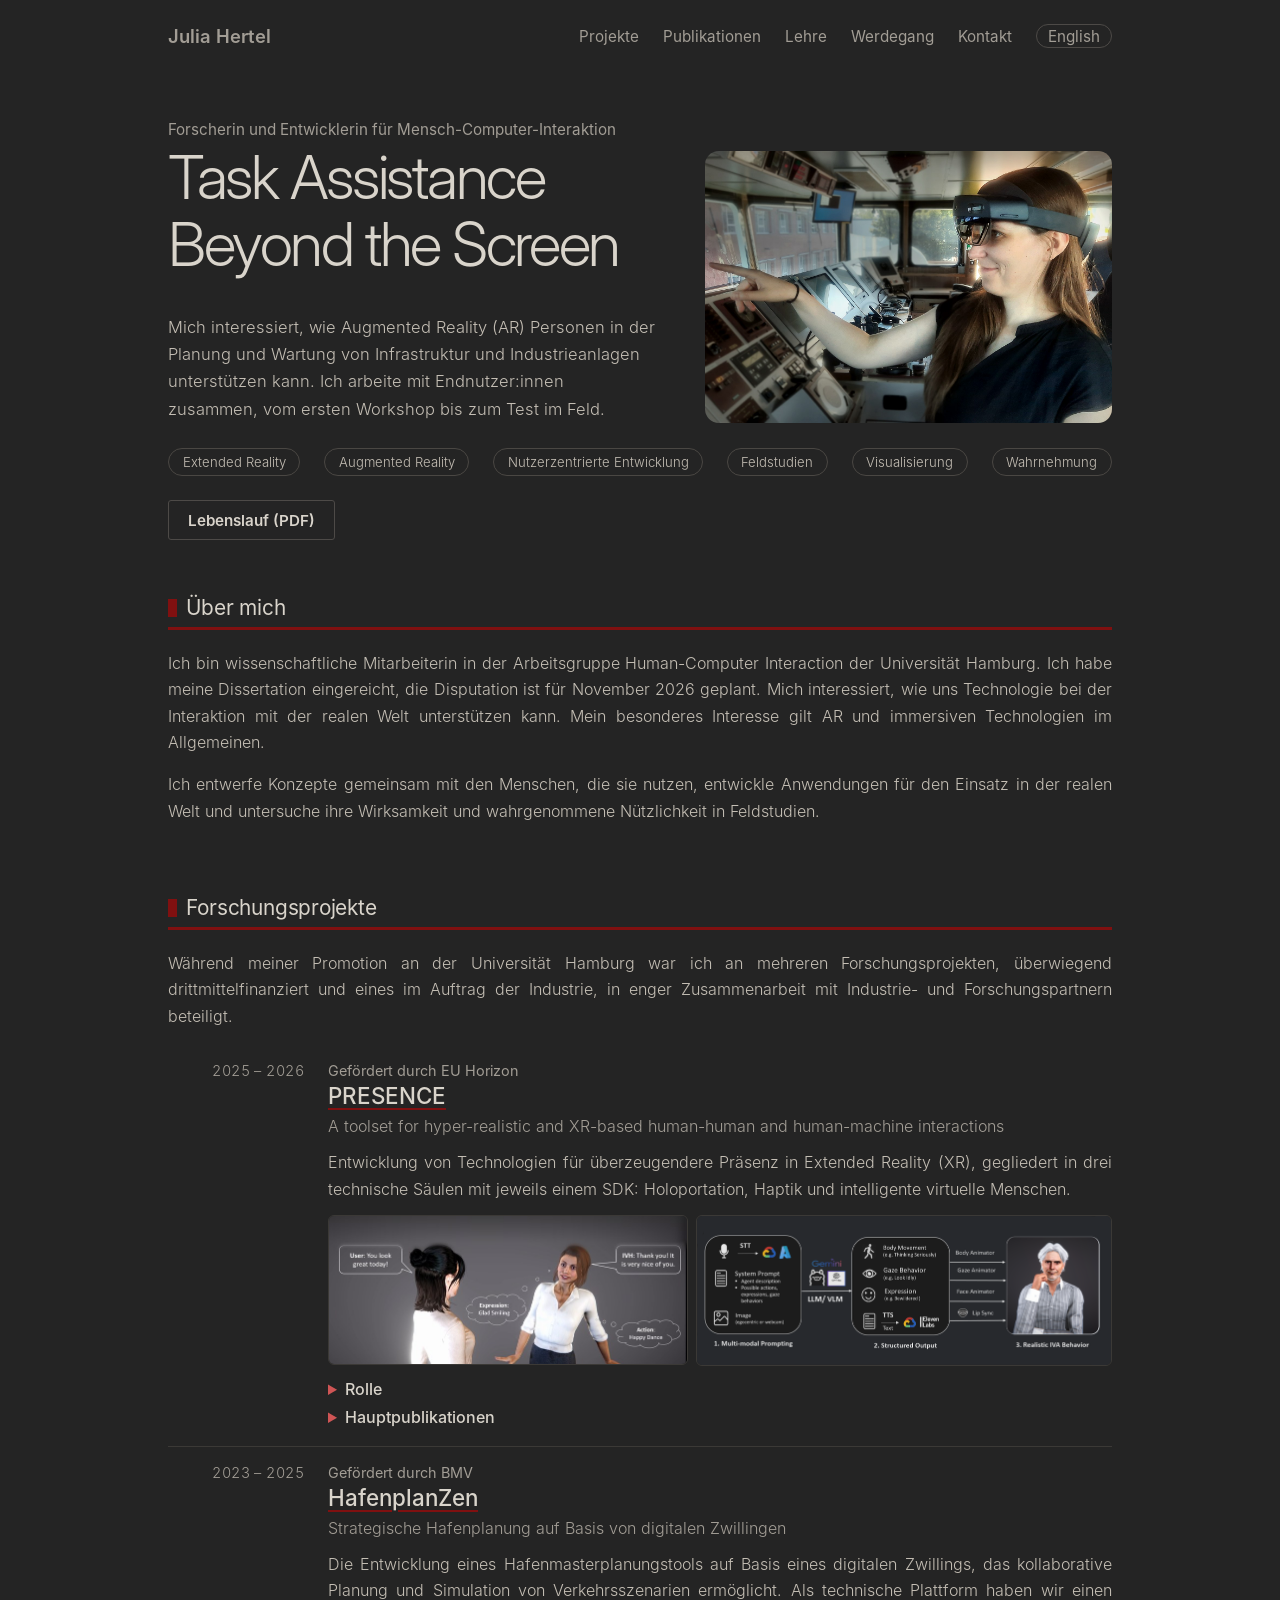
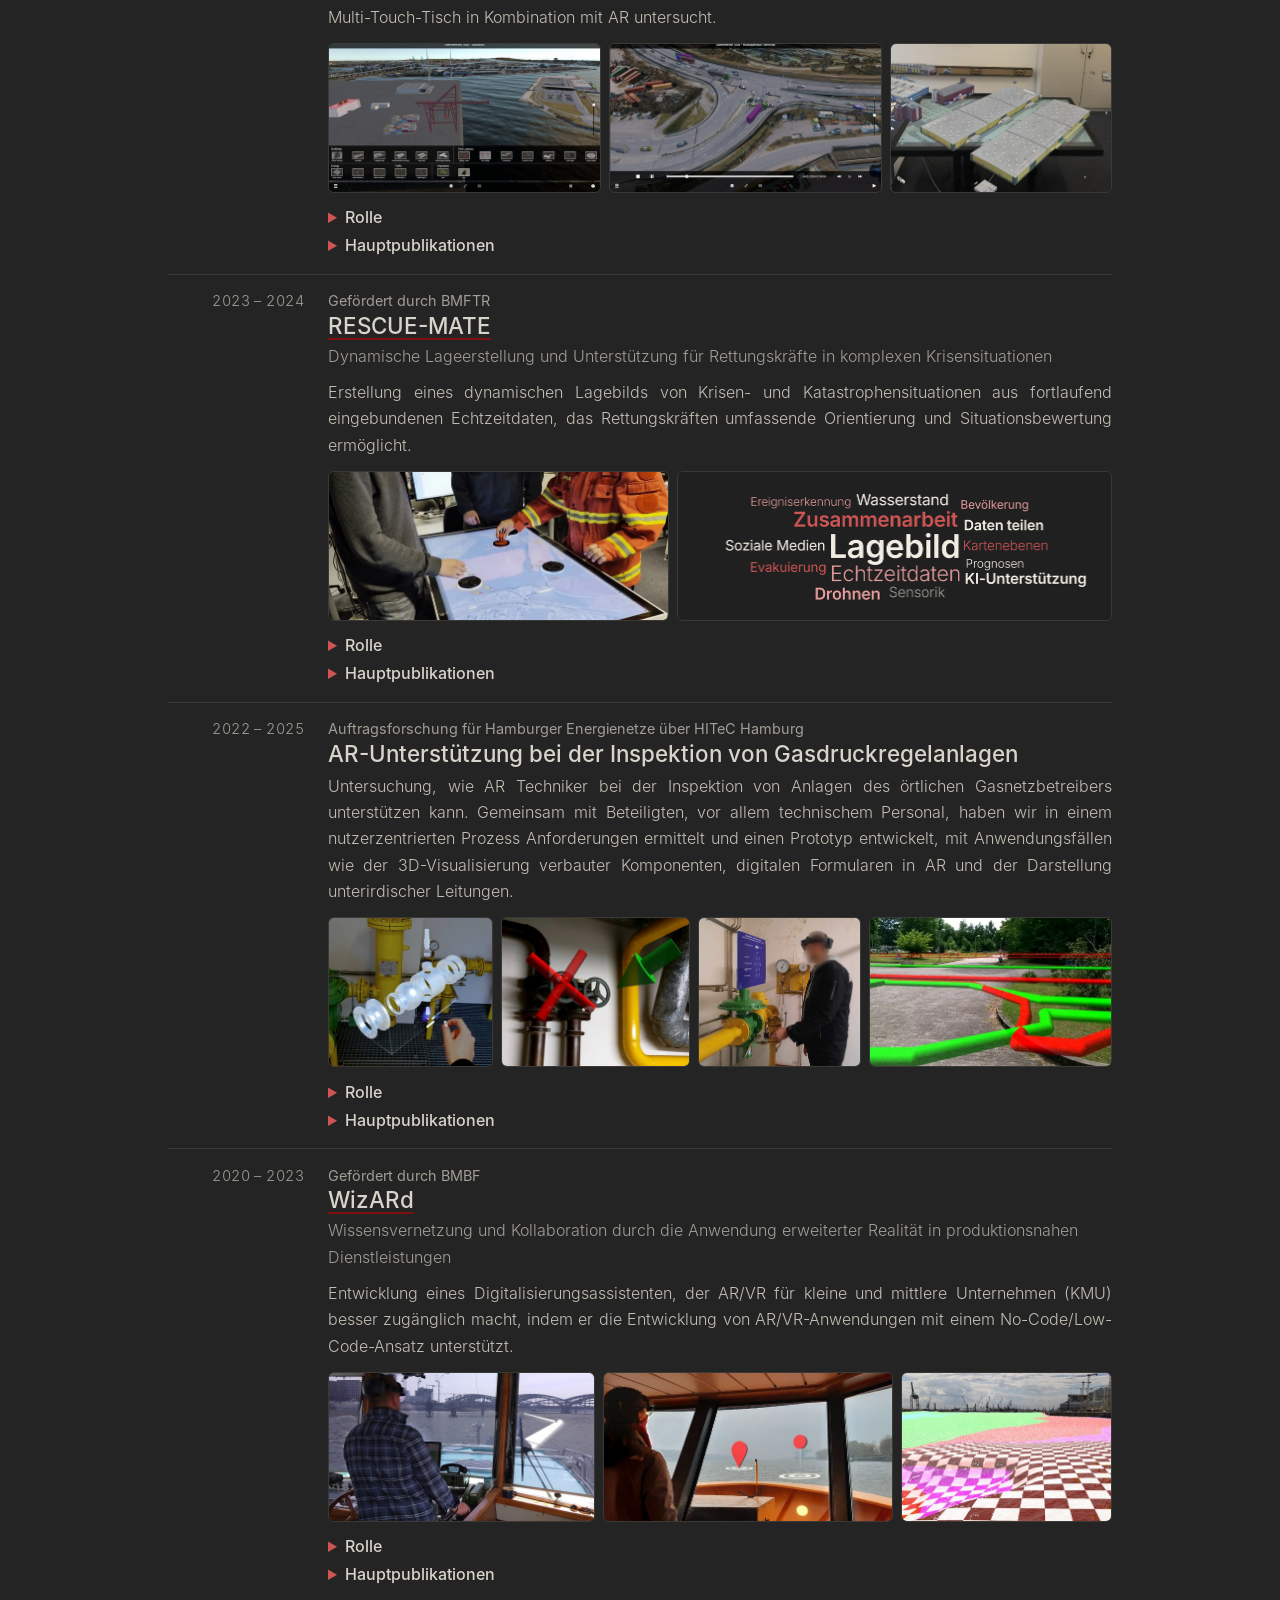
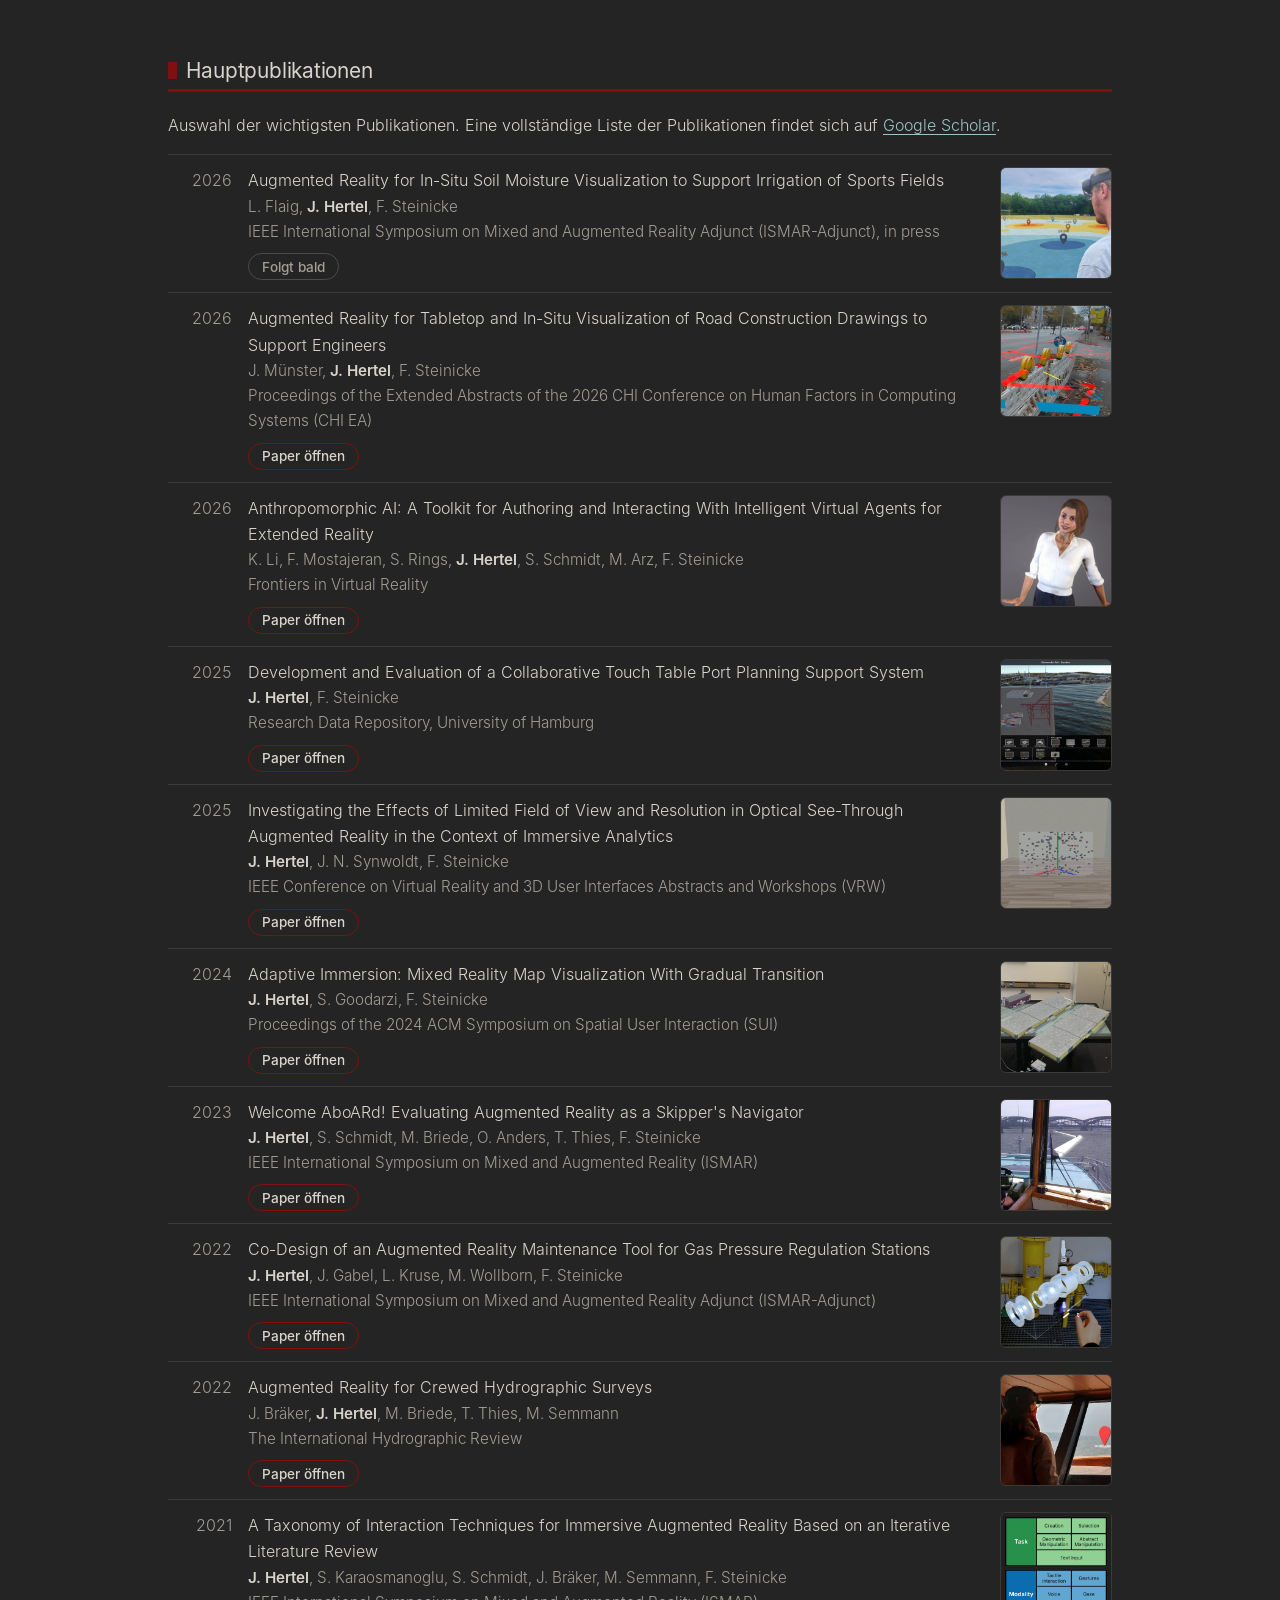
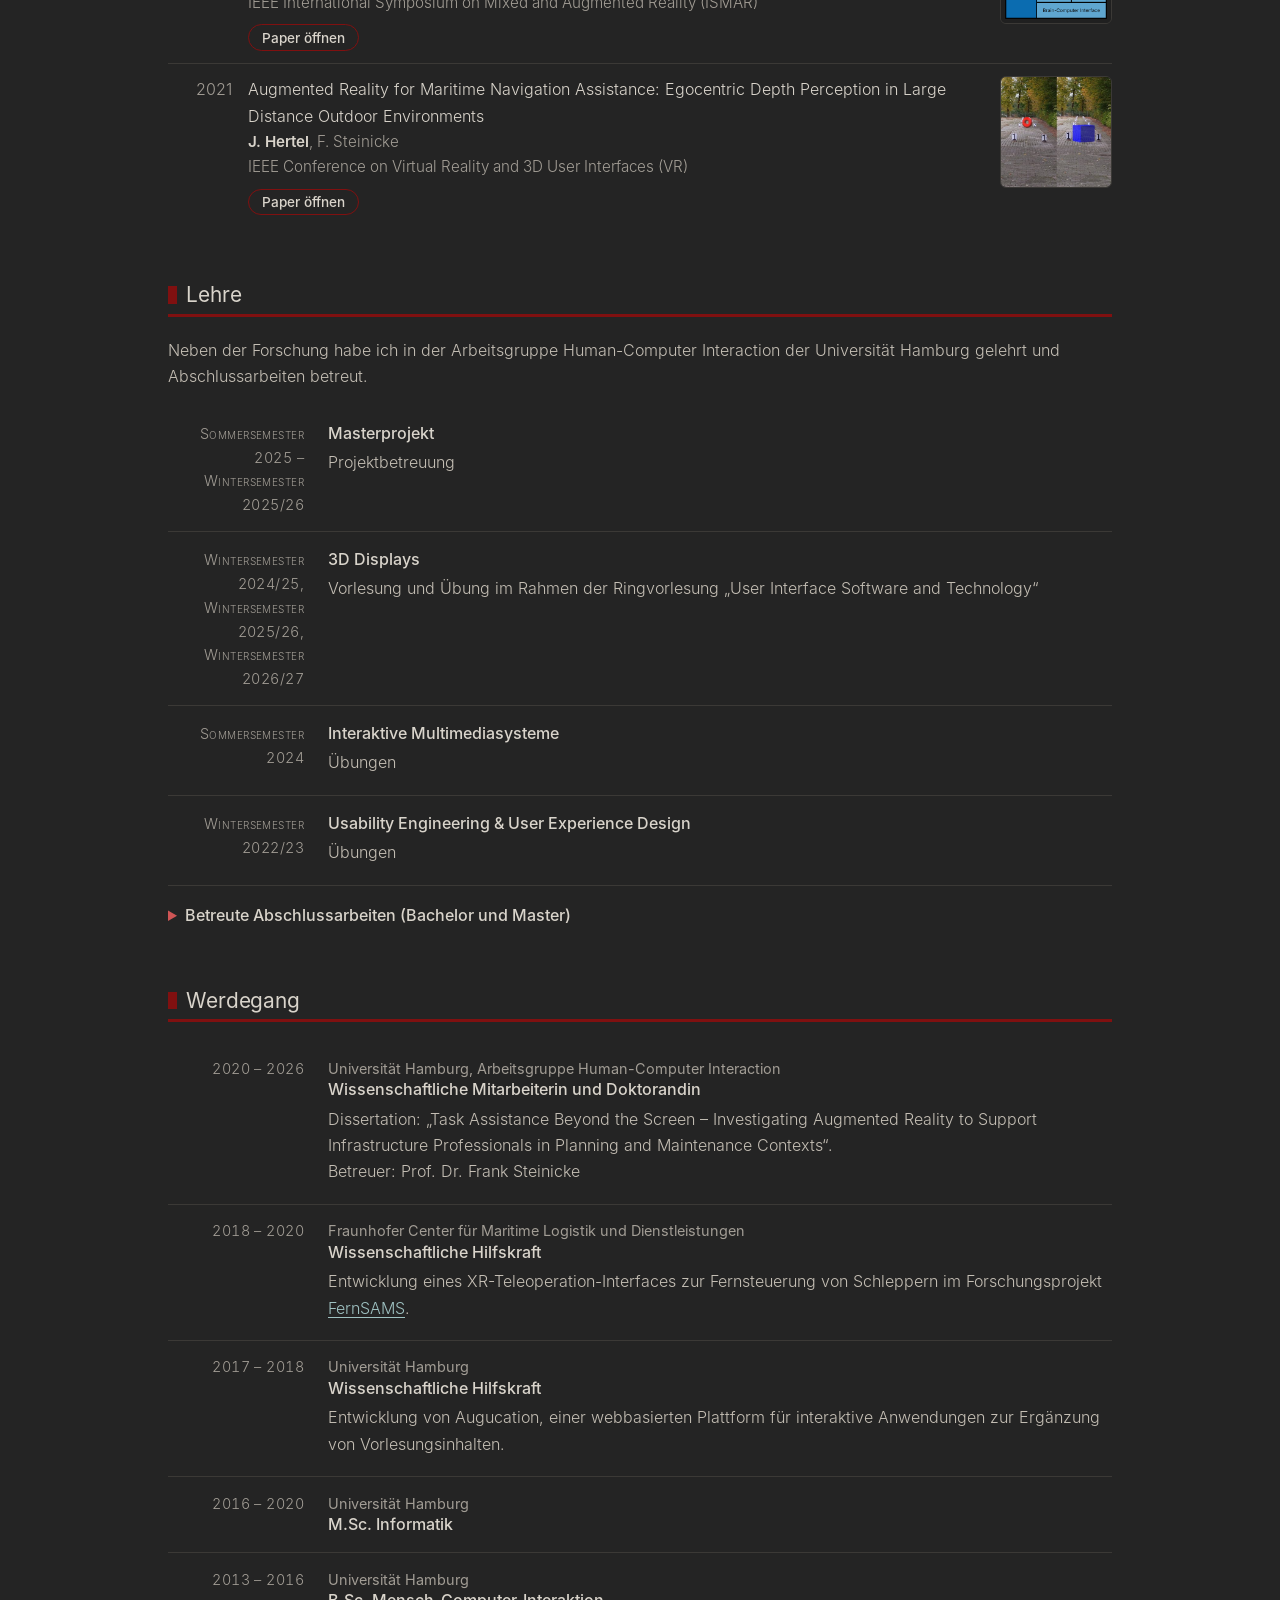
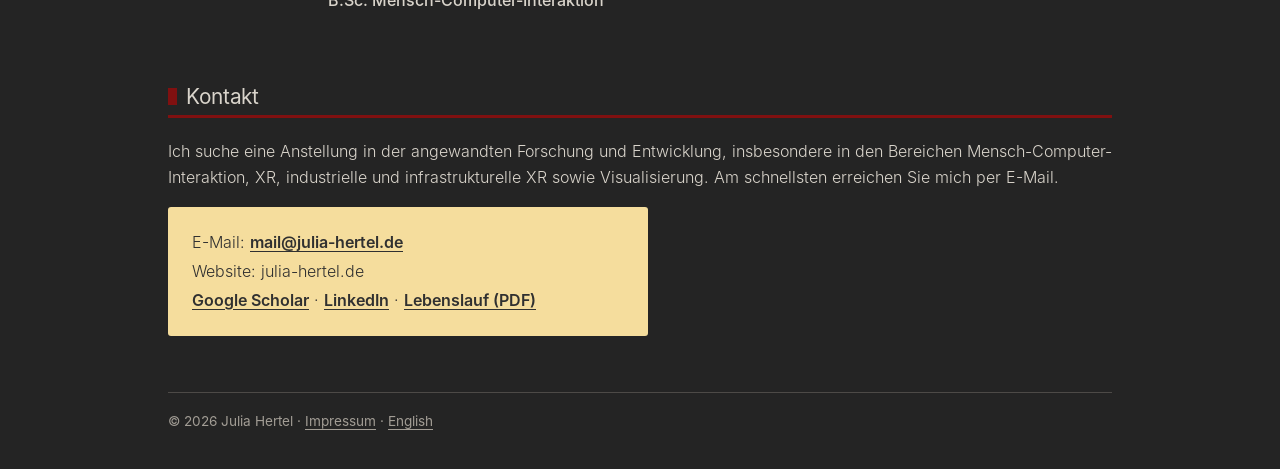
==== de/index.html @ 9e3bb31b "Initial version of julia-hertel.de Co-Authored-By: Claude Sonnet 5.5 <noreply@anthropic.com> Claude-" ====
<!DOCTYPE html>
<html lang="de">
<head>
<meta charset="utf-8">
<meta name="viewport" content="width=device-width, initial-scale=1">
<title>Julia Hertel</title>
<meta name="description" content="Julia Hertel, Forscherin für Mensch-Computer-Interaktion. Augmented Reality für Industrie und Infrastruktur: Projekte mit Industriepartnern, Publikationen und Kontakt.">
<meta name="theme-color" content="#242424">
<meta property="og:title" content="Julia Hertel – Forschung zu Augmented Reality"><meta property="og:description" content="Julia Hertel, Forscherin für Mensch-Computer-Interaktion. Augmented Reality für Industrie und Infrastruktur: Projekte mit Industriepartnern, Publikationen und Kontakt."><meta property="og:type" content="website"><meta property="og:url" content="https://julia-hertel.de/de/">
<link rel="canonical" href="https://julia-hertel.de/de/">
<link rel="alternate" hreflang="en" href="https://julia-hertel.de/"><link rel="alternate" hreflang="de" href="https://julia-hertel.de/de/"><link rel="alternate" hreflang="x-default" href="https://julia-hertel.de/">
<link rel="icon" href="../favicon.svg" type="image/svg+xml">
<link rel="stylesheet" href="../assets/style.css">
<script type="application/ld+json">{"@context":"https://schema.org","@type":"Person","name":"Julia Hertel","url":"https://julia-hertel.de/","email":"mail@julia-hertel.de","jobTitle":"Research associate","affiliation":{"@type":"CollegeOrUniversity","name":"Universität Hamburg"},"sameAs":["https://scholar.google.com/citations?user=BwDJDRgAAAAJ","https://www.linkedin.com/in/julia-hertel-2014a81ab/"]}</script>
</head>
<body>
<a class="skip" href="#main">Zum Inhalt springen</a>
<div class="wrap">
<header class="top"><a class="brand" href="">Julia Hertel</a><a href="#projects">Projekte</a><a href="#publications">Publikationen</a><a href="#teaching">Lehre</a><a href="#background">Werdegang</a><a href="#contact">Kontakt</a><a class="lang" href="../index.html" hreflang="en" lang="en">English</a></header>
<main id="main">
<div class="hero"><p class="who">Forscherin und Entwicklerin für Mensch-Computer-Interaktion</p><div class="hd"><h1>Task Assistance Beyond the Screen</h1><p class="sub">Mich interessiert, wie Augmented Reality (AR) Personen in der Planung und Wartung von Infrastruktur und Industrieanlagen unterstützen kann. Ich arbeite mit Endnutzer:innen zusammen, vom ersten Workshop bis zum Test im Feld.</p></div>
<ul class="kw" aria-label="Keywords"><li>Extended Reality</li><li>Augmented Reality</li><li>Nutzerzentrierte Entwicklung</li><li>Feldstudien</li><li>Visualisierung</li><li>Wahrnehmung</li></ul>
<div class="cta"><a class="btn ghost" href="../Julia-Hertel-Lebenslauf.pdf" target="_blank" rel="noopener">Lebenslauf (PDF)</a></div>
<img class="photo hero-photo" src="../assets/img/julia-hertel-ar-on-ship.jpg" alt="Julia Hertel testet eine AR-Brille auf der Brücke eines Schiffs" width="1500" height="1000"></div>
<section id="about"><h2>Über mich</h2><p class="intro">Ich bin wissenschaftliche Mitarbeiterin in der Arbeitsgruppe Human-Computer Interaction der Universität Hamburg. Ich habe meine Dissertation eingereicht, die Disputation ist für November 2026 geplant. Mich interessiert, wie uns Technologie bei der Interaktion mit der realen Welt unterstützen kann. Mein besonderes Interesse gilt AR und immersiven Technologien im Allgemeinen.</p><p class="intro">Ich entwerfe Konzepte gemeinsam mit den Menschen, die sie nutzen, entwickle Anwendungen für den Einsatz in der realen Welt und untersuche ihre Wirksamkeit und wahrgenommene Nützlichkeit in Feldstudien.</p></section>
<section id="projects"><h2>Forschungsprojekte</h2><p class="intro">Während meiner Promotion an der Universität Hamburg war ich an mehreren Forschungsprojekten, überwiegend drittmittelfinanziert und eines im Auftrag der Industrie, in enger Zusammenarbeit mit Industrie- und Forschungspartnern beteiligt.</p>
<article class="ev proj"><div class="when">2025 – 2026</div><div><div class="org">Gefördert durch EU Horizon</div><h3><a href="https://presence-xr.eu/">PRESENCE</a></h3><p class="subt"><span lang="en">A toolset for hyper-realistic and XR-based human-human and human-machine interactions</span></p><p>Entwicklung von Technologien für überzeugendere Präsenz in Extended Reality (XR), gegliedert in drei technische Säulen mit jeweils einem SDK: Holoportation, Haptik und intelligente virtuelle Menschen.</p><div class="pimgs"><figure style="flex:2.403 1 0%"><img src="../assets/img/web/proj-presence-1.jpg" alt="Ein intelligenter virtueller Mensch reagiert mit Mimik und Aktion auf eine Nutzerin." loading="lazy" width="721" height="300"></figure><figure style="flex:2.770 1 0%"><a href="../assets/img/web/proj-presence-architecture-full.png" target="_blank" rel="noopener"><img src="../assets/img/web/proj-presence-2.png" alt="Systemarchitektur: multimodales Prompting, strukturierte Ausgabe und das resultierende Verhalten eines intelligenten virtuellen Menschen." loading="lazy" width="831" height="300"></a></figure></div>
<details class="role"><summary>Rolle</summary><ul><li>Co-Leitung des technischen Komitees</li><li>Co-Leitung der technischen Säule zu intelligenten virtuellen Menschen, mit Entwicklung eines Open-Source-Unity-SDK zu deren Erstellung</li><li>Durchführung der nutzerzentrierten Evaluation aller technischen Säulen</li></ul></details>
<details><summary>Hauptpublikationen</summary><div class="pd"><ul class="plist"><li><a href="#pub-2">Anthropomorphic AI: A Toolkit for Authoring and Interacting With Intelligent Virtual Agents for Extended Reality</a> (2026)</li></ul></div></details></div></article>
<article class="ev proj"><div class="when">2023 – 2025</div><div><div class="org">Gefördert durch BMV</div><h3><a href="https://www.innovativehafentechnologien.de/wp-content/uploads/2023/01/Projektsteckbrief_HafenplanZen_2022-12-21_ma.pdf">HafenplanZen</a></h3><p class="subt">Strategische Hafenplanung auf Basis von digitalen Zwillingen</p><p>Die Entwicklung eines Hafenmasterplanungstools auf Basis eines digitalen Zwillings, das kollaborative Planung und Simulation von Verkehrsszenarien ermöglicht. Als technische Plattform haben wir einen Multi-Touch-Tisch in Kombination mit AR untersucht.</p><div class="pimgs"><figure style="flex:1.820 1 0%"><img src="../assets/img/web/proj-hafenplanzen-1.jpg" alt="Screenshot des 3D-Hafenmasterplanungstools mit dem Gebäudemenü." loading="lazy" width="546" height="300"></figure><figure style="flex:1.820 1 0%"><img src="../assets/img/web/proj-hafenplanzen-2.jpg" alt="Simulationsansicht eines Containerterminals von oben, mit Verkehr und Wiedergabesteuerung." loading="lazy" width="546" height="300"></figure><figure style="flex:1.480 1 0%"><img src="../assets/img/web/proj-hafenplanzen-3.jpg" alt="Hafenmodell auf dem Touchtisch." loading="lazy" width="444" height="300"></figure></div>
<details class="role"><summary>Rolle</summary><ul><li>Entwicklung des Hafenmasterplanungstools (3D-Visualisierung und Interaktion)</li><li>Durchführung der nutzerzentrierten Evaluation</li></ul></details>
<details><summary>Hauptpublikationen</summary><div class="pd"><ul class="plist"><li><a href="#pub-3">Development and Evaluation of a Collaborative Touch Table Port Planning Support System</a> (2025)</li><li><a href="#pub-5">Adaptive Immersion: Mixed Reality Map Visualization With Gradual Transition</a> (2024)</li></ul></div></details></div></article>
<article class="ev proj"><div class="when">2023 – 2024</div><div><div class="org">Gefördert durch BMFTR</div><h3><a href="https://www.rescue-mate.de/">RESCUE-MATE</a></h3><p class="subt">Dynamische Lageerstellung und Unterstützung für Rettungskräfte in komplexen Krisensituationen</p><p>Erstellung eines dynamischen Lagebilds von Krisen- und Katastrophensituationen aus fortlaufend eingebundenen Echtzeitdaten, das Rettungskräften umfassende Orientierung und Situationsbewertung ermöglicht.</p><div class="pimgs"><figure style="flex:2.270 1 0%"><img src="../assets/img/web/proj-rescue-mate-1.jpg" alt="Einsatzkräfte arbeiten an einem Touchtisch mit Karte." loading="lazy" width="681" height="300"></figure><figure style="flex:2.903 1 0%"><img src="../assets/img/web/proj-rescue-mate-2-de-tile.png" alt="Wortwolke zentraler Themen der Anforderungsanalyse: Lagebild, Echtzeitdaten, Zusammenarbeit, Sensorik, Drohnen, soziale Medien, KI-Unterstützung und mehr." loading="lazy" width="871" height="300"></figure></div>
<details class="role"><summary>Rolle</summary><ul><li>Mitarbeit am Forschungsantrag</li><li>Leitung der Anforderungsanalyse für das Lagebild</li></ul></details>
<details><summary>Hauptpublikationen</summary><div class="pd"><ul class="plist"><li><a href="#pub-5">Adaptive Immersion: Mixed Reality Map Visualization With Gradual Transition</a> (2024)</li></ul></div></details></div></article>
<article class="ev proj"><div class="when">2022 – 2025</div><div><div class="org">Auftragsforschung für Hamburger Energienetze über HITeC Hamburg</div><h3>AR-Unterstützung bei der Inspektion von Gasdruckregelanlagen</h3><p>Untersuchung, wie AR Techniker bei der Inspektion von Anlagen des örtlichen Gasnetzbetreibers unterstützen kann. Gemeinsam mit Beteiligten, vor allem technischem Personal, haben wir in einem nutzerzentrierten Prozess Anforderungen ermittelt und einen Prototyp entwickelt, mit Anwendungsfällen wie der 3D-Visualisierung verbauter Komponenten, digitalen Formularen in AR und der Darstellung unterirdischer Leitungen.</p><div class="pimgs"><figure style="flex:1.100 1 0%"><img src="../assets/img/web/proj-gas-2.jpg" alt="3D-Explosionsansicht eines Ventils in AR, eingeblendet an der realen Gasdruckregelanlage." loading="lazy" width="330" height="300"></figure><figure style="flex:1.260 1 0%"><img src="../assets/img/web/proj-gas-3.jpg" alt="AR-Hinweise an Ventilen: ein rotes Kreuz markiert das falsche Ventil, ein grüner Pfeil zeigt auf die richtige Leitung." loading="lazy" width="378" height="300"></figure><figure style="flex:1.090 1 0%"><img src="../assets/img/web/proj-gas-1.jpg" alt="Ein Techniker mit AR-Brille an einem Gasdruckregler, daneben ein digitales Inspektionsformular in AR." loading="lazy" width="327" height="300"></figure><figure style="flex:1.620 1 0%"><img src="../assets/img/web/proj-gas-4.jpg" alt="Unterirdische Leitungen in AR auf einer gepflasterten Fläche, in Grün und Rot." loading="lazy" width="486" height="300"></figure></div>
<details class="role"><summary>Rolle</summary><ul><li>Analyse der Anforderungen der Techniker</li><li>Entwicklung von Prototypen in einem iterativen Prozess</li><li>Durchführung einer Langzeit-Feldstudie zur Evaluation des finalen Prototyps</li></ul></details>
<details><summary>Hauptpublikationen</summary><div class="pd"><ul class="plist"><li><a href="#pub-7">Co-Design of an Augmented Reality Maintenance Tool for Gas Pressure Regulation Stations</a> (2022)</li></ul></div></details></div></article>
<article class="ev proj"><div class="when">2020 – 2023</div><div><div class="org">Gefördert durch BMBF</div><h3><a href="https://wizard.tu-dortmund.de/">WizARd</a></h3><p class="subt">Wissensvernetzung und Kollaboration durch die Anwendung erweiterter Realität in produktionsnahen Dienstleistungen</p><p>Entwicklung eines Digitalisierungsassistenten, der AR/VR für kleine und mittlere Unternehmen (KMU) besser zugänglich macht, indem er die Entwicklung von AR/VR-Anwendungen mit einem No-Code/Low-Code-Ansatz unterstützt.</p><div class="pimgs"><figure style="flex:1.780 1 0%"><img src="../assets/img/web/proj-wizard-1.jpg" alt="Ein Schiffsführer mit AR-Brille steuert ein Schiff entlang eines virtuellen Navigationspfads auf dem Wasser." loading="lazy" width="534" height="300"></figure><figure style="flex:1.930 1 0%"><img src="../assets/img/web/proj-wizard-2.jpg" alt="AR-Navigationsmarkierungen auf dem Wasser, gesehen von der Brücke eines Bootes." loading="lazy" width="579" height="300"></figure><figure style="flex:1.410 1 0%"><img src="../assets/img/web/proj-wizard-3.jpg" alt="Visualisierung der Wassertiefe als farbcodiertes Muster auf der Wasseroberfläche in AR." loading="lazy" width="423" height="300"></figure></div>
<details class="role"><summary>Rolle</summary><ul><li>Erforschung von Visualisierungs- und Interaktionsparadigmen</li><li>Entwicklung und Evaluation von AR/VR-Prototypen</li></ul></details>
<details><summary>Hauptpublikationen</summary><div class="pd"><ul class="plist"><li><a href="#pub-6">Welcome AboARd! Evaluating Augmented Reality as a Skipper&#x27;s Navigator</a> (2023)</li><li><a href="#pub-9">A Taxonomy of Interaction Techniques for Immersive Augmented Reality Based on an Iterative Literature Review</a> (2021)</li><li><a href="#pub-10">Augmented Reality for Maritime Navigation Assistance: Egocentric Depth Perception in Large Distance Outdoor Environments</a> (2021)</li></ul></div></details></div></article>
</section>
<section id="publications"><h2>Hauptpublikationen</h2><p>Auswahl der wichtigsten Publikationen. Eine vollständige Liste der Publikationen findet sich auf <a href="https://scholar.google.com/citations?user=BwDJDRgAAAAJ">Google Scholar</a>.</p>
<ul class="pubs">
<li class="pub has-thumb" id="pub-0"><span class="y">2026</span><div><p class="t" lang="en">Augmented Reality for In-Situ Soil Moisture Visualization to Support Irrigation of Sports Fields</p><p class="a">L. Flaig, <b>J. Hertel</b>, F. Steinicke</p><p class="v">IEEE International Symposium on Mixed and Augmented Reality Adjunct (ISMAR-Adjunct), in press</p><p class="pb"><span class="pbtn off" aria-disabled="true">Folgt bald</span></p></div><img class="pthumb" src="../assets/img/web/pub-soil-moisture.jpg" alt="AR-Ansicht eines Sportplatzes mit farbcodierten Bodenfeuchte-Zonen und Markern, gesehen durch eine AR-Brille." width="360" height="360" loading="lazy"></li>
<li class="pub has-thumb" id="pub-1"><span class="y">2026</span><div><p class="t" lang="en">Augmented Reality for Tabletop and In-Situ Visualization of Road Construction Drawings to Support Engineers</p><p class="a">J. Münster, <b>J. Hertel</b>, F. Steinicke</p><p class="v">Proceedings of the Extended Abstracts of the 2026 CHI Conference on Human Factors in Computing Systems (CHI EA)</p><p class="pb"><a class="pbtn" href="https://dl.acm.org/doi/pdf/10.1145/3772363.3799371" target="_blank" rel="noopener">Paper öffnen</a></p></div><img class="pthumb" src="../assets/img/web/pub-road-construction.jpg" alt="Straßenbauplan in AR auf einer Straße visualisiert, mit Absperrungen und Markierungen." width="360" height="360" loading="lazy"></li>
<li class="pub has-thumb" id="pub-2"><span class="y">2026</span><div><p class="t" lang="en">Anthropomorphic AI: A Toolkit for Authoring and Interacting With Intelligent Virtual Agents for Extended Reality</p><p class="a">K. Li, F. Mostajeran, S. Rings, <b>J. Hertel</b>, S. Schmidt, M. Arz, F. Steinicke</p><p class="v">Frontiers in Virtual Reality</p><p class="pb"><a class="pbtn" href="https://www.frontiersin.org/journals/virtual-reality/articles/10.3389/frvir.2026.1794720/pdf" target="_blank" rel="noopener">Paper öffnen</a></p></div><img class="pthumb" src="../assets/img/web/pub-anthropomorphic-ai.jpg" alt="Ein realistischer virtueller Mensch in weißer Bluse vor grauem Hintergrund." width="360" height="360" loading="lazy"></li>
<li class="pub has-thumb" id="pub-3"><span class="y">2025</span><div><p class="t" lang="en">Development and Evaluation of a Collaborative Touch Table Port Planning Support System</p><p class="a"><b>J. Hertel</b>, F. Steinicke</p><p class="v">Research Data Repository, University of Hamburg</p><p class="pb"><a class="pbtn" href="https://www.fdr.uni-hamburg.de/record/18022/files/HafenplanZen_Evaluierung.pdf" target="_blank" rel="noopener">Paper öffnen</a></p></div><img class="pthumb" src="../assets/img/web/pub-touch-table.jpg" alt="Hafenplanungstool auf einem Touchtisch mit 3D-Hafenmodell und Gebäudemenü." width="360" height="360" loading="lazy"></li>
<li class="pub has-thumb" id="pub-4"><span class="y">2025</span><div><p class="t" lang="en">Investigating the Effects of Limited Field of View and Resolution in Optical See-Through Augmented Reality in the Context of Immersive Analytics</p><p class="a"><b>J. Hertel</b>, J. N. Synwoldt, F. Steinicke</p><p class="v">IEEE Conference on Virtual Reality and 3D User Interfaces Abstracts and Workshops (VRW)</p><p class="pb"><a class="pbtn" href="https://ieeexplore.ieee.org/stamp/stamp.jsp?tp=&amp;arnumber=10972793" target="_blank" rel="noopener">Paper öffnen</a></p></div><img class="pthumb" src="../assets/img/web/pub-limited-fov.jpg" alt="Eine Wolke kleiner Würfel in einem virtuellen Raum mit Koordinatenachsen, zur Untersuchung von Visualisierung in AR." width="360" height="360" loading="lazy"></li>
<li class="pub has-thumb" id="pub-5"><span class="y">2024</span><div><p class="t" lang="en">Adaptive Immersion: Mixed Reality Map Visualization With Gradual Transition</p><p class="a"><b>J. Hertel</b>, S. Goodarzi, F. Steinicke</p><p class="v">Proceedings of the 2024 ACM Symposium on Spatial User Interaction (SUI)</p><p class="pb"><a class="pbtn" href="https://dl.acm.org/doi/pdf/10.1145/3677386.3688874" target="_blank" rel="noopener">Paper öffnen</a></p></div><img class="pthumb" src="../assets/img/web/pub-adaptive-immersion.jpg" alt="Hafenmodell auf einem Touchtisch." width="360" height="360" loading="lazy"></li>
<li class="pub has-thumb" id="pub-6"><span class="y">2023</span><div><p class="t" lang="en">Welcome AboARd! Evaluating Augmented Reality as a Skipper&#x27;s Navigator</p><p class="a"><b>J. Hertel</b>, S. Schmidt, M. Briede, O. Anders, T. Thies, F. Steinicke</p><p class="v">IEEE International Symposium on Mixed and Augmented Reality (ISMAR)</p><p class="pb"><a class="pbtn" href="https://ieeexplore.ieee.org/stamp/stamp.jsp?tp=&amp;arnumber=10316430" target="_blank" rel="noopener">Paper öffnen</a></p></div><img class="pthumb" src="../assets/img/web/pub-welcome-aboard.jpg" alt="AR-Navigationspfad auf dem Wasser, gesehen von der Brücke eines Schiffs." width="360" height="360" loading="lazy"></li>
<li class="pub has-thumb" id="pub-7"><span class="y">2022</span><div><p class="t" lang="en">Co-Design of an Augmented Reality Maintenance Tool for Gas Pressure Regulation Stations</p><p class="a"><b>J. Hertel</b>, J. Gabel, L. Kruse, M. Wollborn, F. Steinicke</p><p class="v">IEEE International Symposium on Mixed and Augmented Reality Adjunct (ISMAR-Adjunct)</p><p class="pb"><a class="pbtn" href="https://ieeexplore.ieee.org/stamp/stamp.jsp?tp=&amp;arnumber=9974541" target="_blank" rel="noopener">Paper öffnen</a></p></div><img class="pthumb" src="../assets/img/web/pub-gas-stations.jpg" alt="Virtuelle Explosionsdarstellung einer Gas-Druckregelkomponente in AR, ein Hand hält ein virtuelles Bauteil." width="360" height="360" loading="lazy"></li>
<li class="pub has-thumb" id="pub-8"><span class="y">2022</span><div><p class="t" lang="en">Augmented Reality for Crewed Hydrographic Surveys</p><p class="a">J. Bräker, <b>J. Hertel</b>, M. Briede, T. Thies, M. Semmann</p><p class="v">The International Hydrographic Review</p><p class="pb"><a class="pbtn" href="https://journals.lib.unb.ca/index.php/ihr/article/download/33362/1882528654" target="_blank" rel="noopener">Paper öffnen</a></p></div><img class="pthumb" src="../assets/img/web/pub-hydrographic-surveys.jpg" alt="Eine Person mit AR-Brille auf der Brücke eines Vermessungsschiffs, den Blick auf das Wasser gerichtet." width="360" height="360" loading="lazy"></li>
<li class="pub has-thumb" id="pub-9"><span class="y">2021</span><div><p class="t" lang="en">A Taxonomy of Interaction Techniques for Immersive Augmented Reality Based on an Iterative Literature Review</p><p class="a"><b>J. Hertel</b>, S. Karaosmanoglu, S. Schmidt, J. Bräker, M. Semmann, F. Steinicke</p><p class="v">IEEE International Symposium on Mixed and Augmented Reality (ISMAR)</p><p class="pb"><a class="pbtn" href="https://ieeexplore.ieee.org/stamp/stamp.jsp?tp=&amp;arnumber=9583814" target="_blank" rel="noopener">Paper öffnen</a></p></div><img class="pthumb" src="../assets/img/web/pub-taxonomy.png" alt="Vereinfachte Übersicht der Taxonomie: Aufgaben wie Erstellen, Auswählen und Manipulieren sowie Eingabemodalitäten wie Berührung, Gesten, Sprache, Blick und Gehirn-Computer-Schnittstelle." width="360" height="360" loading="lazy"></li>
<li class="pub has-thumb" id="pub-10"><span class="y">2021</span><div><p class="t" lang="en">Augmented Reality for Maritime Navigation Assistance: Egocentric Depth Perception in Large Distance Outdoor Environments</p><p class="a"><b>J. Hertel</b>, F. Steinicke</p><p class="v">IEEE Conference on Virtual Reality and 3D User Interfaces (VR)</p><p class="pb"><a class="pbtn" href="https://ieeexplore.ieee.org/stamp/stamp.jsp?tp=&amp;arnumber=9417722" target="_blank" rel="noopener">Paper öffnen</a></p></div><img class="pthumb" src="../assets/img/web/pub-maritime-navigation.jpg" alt="Zwei AR-Ansichten auf einer gepflasterten Fläche: ein roter Ring und ein blauer Würfel in unterschiedlicher Entfernung, neben nummerierten Markern." width="360" height="360" loading="lazy"></li>
</ul></section>
<section id="teaching"><h2>Lehre</h2><p class="intro">Neben der Forschung habe ich in der Arbeitsgruppe Human-Computer Interaction der Universität Hamburg gelehrt und Abschlussarbeiten betreut.</p><div class="ev"><div class="when">Sommersemester 2025 – Wintersemester 2025/26</div><div><h3>Masterprojekt</h3><p>Projektbetreuung</p></div></div><div class="ev"><div class="when">Wintersemester 2024/25, Wintersemester 2025/26, Wintersemester 2026/27</div><div><h3><span lang="en">3D Displays</span></h3><p>Vorlesung und Übung im Rahmen der Ringvorlesung <span lang="en">„User Interface Software and Technology“</span></p></div></div><div class="ev"><div class="when">Sommersemester 2024</div><div><h3>Interaktive Multimediasysteme</h3><p>Übungen</p></div></div><div class="ev"><div class="when">Wintersemester 2022/23</div><div><h3><span lang="en">Usability Engineering &amp; User Experience Design</span></h3><p>Übungen</p></div></div><details class="theses"><summary>Betreute Abschlussarbeiten (Bachelor und Master)</summary><ul class="tlist"><li><span class="y">2026</span><div><span lang="en">From Planning to Reconciliation: Reducing Articulation Work in Shared Households through Contestable AI</span></div></li><li><span class="y">2026</span><div><span lang="en">Progressive Disclosure of Concept Maps Beyond Conversational-Agent Guidance: A VR Instructional Approach for Cabin Safety and Emergency Procedures</span></div></li><li><span class="y">2026</span><div><span lang="en">A Digital Companion for a Surf Competition: User-Centered Development of an Event App for the Adh Open</span></div></li><li><span class="y">2025</span><div><span lang="en">User Interactions on Multi-Touch Surfaces: Effects of Adjustable Tilt and Height</span></div></li><li><span class="y">2025</span><div><span lang="en">Comparing UX Design Trends (Flat Design vs. Skeuomorphism) and Interaction Methods (Natural vs. Universal) in Office-Themed Augmented Reality Environments</span></div></li><li><span class="y">2025</span><div><span>Die Kunst der Platzierung: Evaluierung einer Taxonomie für die Anordnung von Benutzeroberflächen-Elementen in einem kombinierten Touchtisch-Augmented-Reality-Setting</span></div></li><li><span class="y">2025</span><div><span>Potenzielle Einsetzbarkeit von Augmented Reality in der Straßen- und Verkehrsplanung</span><a class="tlink" href="#pub-1">Als Paper veröffentlicht &rarr;</a></div></li><li><span class="y">2025</span><div><span lang="en">Augmented Reality based Soil Moisture Visualization for Optimized Irrigation Decision on Sport Fields</span><a class="tlink" href="#pub-0">Als Paper veröffentlicht &rarr;</a></div></li><li><span class="y">2025</span><div><span lang="en">Mold vs. Draw: Comparison and Evaluation of two Terrain Design Techniques in Augmented Reality</span></div></li><li><span class="y">2024</span><div><span lang="en">Investigation of the Effects of Technical Parameters in Augmented Reality in the Context of Data Visualization</span><a class="tlink" href="#pub-4">Als Paper veröffentlicht &rarr;</a></div></li><li><span class="y">2024</span><div><span lang="en">Evaluating the Effectiveness of Combined Nudging Techniques in E-Commerce: A Focus on Scarcity, Social Proof, and Salience Nudges</span></div></li><li><span class="y">2023</span><div><span>Einfluss auf die wahrgenommene Selbstoffenbarung, Vertrauen und Sympathie in einer Video-CMC basierten Online-Dating Umgebung</span></div></li><li><span class="y">2023</span><div><span>Der Einfluss der Art der sozialen Interaktion auf die Motivation unter Berücksichtigung des Geschlechts im Kontext einer gamifizierten Lernapp</span></div></li><li><span class="y">2023</span><div><span>Nutzerzentrierte Entwicklung einer Augmented Reality Trainingsanwendung für den Fußballsport</span></div></li><li><span class="y">2022</span><div><span>Die Relevanz von Design Guidelines auf die Usability von Theater- und Museumswebsites</span></div></li><li><span class="y">2022</span><div><span>Skeuomorphismus vs. Flat Design vs. Neumorphismus. Ein Vergleich der User Experience hinsichtlich altersbedingter Unterschiede</span></div></li></ul></details></section>
<section id="background"><h2>Werdegang</h2><div class="ev"><div class="when">2020 – 2026</div><div><div class="org">Universität Hamburg, Arbeitsgruppe Human-Computer Interaction</div><h3>Wissenschaftliche Mitarbeiterin und Doktorandin</h3><p>Dissertation: „Task Assistance Beyond the Screen – Investigating Augmented Reality to Support Infrastructure Professionals in Planning and Maintenance Contexts“.<br>Betreuer: Prof. Dr. Frank Steinicke</p></div></div><div class="ev"><div class="when">2018 – 2020</div><div><div class="org">Fraunhofer Center für Maritime Logistik und Dienstleistungen</div><h3>Wissenschaftliche Hilfskraft</h3><p>Entwicklung eines XR-Teleoperation-Interfaces zur Fernsteuerung von Schleppern im Forschungsprojekt <a href="https://www.cml.fraunhofer.de/de/forschungsprojekte1/FernSAMS.html">FernSAMS</a>.</p></div></div><div class="ev"><div class="when">2017 – 2018</div><div><div class="org">Universität Hamburg</div><h3>Wissenschaftliche Hilfskraft</h3><p>Entwicklung von Augucation, einer webbasierten Plattform für interaktive Anwendungen zur Ergänzung von Vorlesungsinhalten.</p></div></div><div class="ev"><div class="when">2016 – 2020</div><div><div class="org">Universität Hamburg</div><h3>M.Sc. Informatik</h3></div></div><div class="ev"><div class="when">2013 – 2016</div><div><div class="org">Universität Hamburg</div><h3>B.Sc. Mensch-Computer-Interaktion</h3></div></div></section>
<section id="contact"><h2>Kontakt</h2><p>Ich suche eine Anstellung in der angewandten Forschung und Entwicklung, insbesondere in den Bereichen Mensch-Computer-Interaktion, XR, industrielle und infrastrukturelle XR sowie Visualisierung. Am schnellsten erreichen Sie mich per E-Mail.</p>
<div class="box"><p>E-Mail: <a href="mailto:mail@julia-hertel.de">mail@julia-hertel.de</a></p><p>Website: julia-hertel.de</p><p><a href="https://scholar.google.com/citations?user=BwDJDRgAAAAJ">Google Scholar</a> · <a href="https://www.linkedin.com/in/julia-hertel-2014a81ab/" target="_blank" rel="noopener">LinkedIn</a> · <a href="../Julia-Hertel-Lebenslauf.pdf" target="_blank" rel="noopener">Lebenslauf (PDF)</a></p></div></section>
</main>
<footer>© 2026 Julia Hertel · <a href="impressum.html">Impressum</a> · <a href="../index.html" hreflang="en" lang="en">English</a></footer>
</div>
</body>
</html>
---- assets/style.css ----
/* Fonts: Inter (SIL Open Font License), self-hosted, Latin subset */
@font-face{font-family:"Inter";src:url(fonts/inter-light.woff) format("woff");font-weight:300;font-style:normal;font-display:swap}
@font-face{font-family:"Inter";src:url(fonts/inter-light-italic.woff) format("woff");font-weight:300;font-style:italic;font-display:swap}
@font-face{font-family:"Inter";src:url(fonts/inter-regular.woff) format("woff");font-weight:400;font-style:normal;font-display:swap}
@font-face{font-family:"Inter";src:url(fonts/inter-medium.woff) format("woff");font-weight:500;font-style:normal;font-display:swap}
@font-face{font-family:"Inter";src:url(fonts/inter-semibold.woff) format("woff");font-weight:600 700;font-style:normal;font-display:swap}
@font-face{font-family:"Inter Display";src:url(fonts/inter-display-light.woff) format("woff");font-weight:300;font-style:normal;font-display:swap}

/* Palette taken from the CV (tccv.cls): ink #303030, claret #801010, slate #506060, straw #F5DD9D */
:root{
  --bg:#242424; --panel:#2b2b2b; --ink:#d9d4cb; --muted:#a29d95; --line:#4d4a47;
  --claret:#e39a9a; --straw:#f5dd9d; --straw-ink:#303030; --link:#9fc2c2;
  --serif:"Inter",system-ui,-apple-system,"Segoe UI",Roboto,sans-serif;
  --sans:"Inter",system-ui,-apple-system,"Segoe UI",Roboto,sans-serif;
}
*{box-sizing:border-box}
html{scroll-behavior:smooth;background:var(--bg)}
@media (prefers-reduced-motion:reduce){html{scroll-behavior:auto}}
body{margin:0;background:var(--bg);color:var(--ink);font:400 1.0625rem/1.65 var(--serif)}
a{color:var(--link);text-underline-offset:3px}
a:hover{color:var(--ink)}
a:focus-visible,summary:focus-visible{outline:3px solid var(--straw);outline-offset:3px;border-radius:3px}
.wrap{max-width:62rem;margin:0 auto;padding:0 1.5rem}
.skip{position:absolute;left:-999px;top:0;background:var(--straw);color:var(--straw-ink);padding:.5rem 1rem;z-index:9}
.skip:focus{left:1rem;top:1rem}

/* header */
.top{display:flex;align-items:center;gap:1.5rem;padding:1.5rem 0;font:400 .95rem var(--sans)}
.brand{font:700 1.15rem var(--serif);color:var(--ink);text-decoration:none;margin-right:auto}
.top a{color:var(--muted);text-decoration:none}
.top a:hover,.top a[aria-current]{color:var(--ink)}
.lang{border:1px solid var(--line);border-radius:99px;padding:.1rem .7rem}

/* hero */
.hero{display:grid;grid-template-columns:1.2fr 1fr;gap:3rem;align-items:center;padding:3rem 0 3.5rem}
.hero h1{font:400 clamp(2.2rem,5vw,3.2rem)/1.1 var(--serif);margin:0 0 1rem;letter-spacing:-.005em}
.hero .sub{font-size:1.25rem;color:#c4beb4;margin:0 0 1.5rem;max-width:30em}
.hero .who{font:400 .95rem var(--sans);color:var(--muted);margin:0 0 .5rem}
.btn{display:inline-block;background:var(--straw);color:var(--straw-ink);padding:.6rem 1.2rem;border-radius:3px;font:600 .95rem var(--sans);text-decoration:none}
.btn:hover{background:#fff;color:var(--straw-ink)}
.btn.ghost{background:none;color:var(--ink);border:1px solid var(--line);margin-left:.5rem}
.btn.ghost:hover{border-color:var(--ink);background:none;color:var(--ink)}

/* photo placeholders: replace with <img> */
.ph{aspect-ratio:4/3;border-radius:3px;background:linear-gradient(135deg,#5b2b2b,#303a3a);display:flex;align-items:flex-end;padding:.75rem;font:.8rem var(--sans);color:#ffffffb3}
.fig{aspect-ratio:auto;min-height:7rem;align-items:center;margin:.75rem 0;max-width:42rem}
.fig a{color:#fff;text-underline-offset:3px}
.photo{width:100%;height:auto;border-radius:3px;display:block}

/* sections */
section{padding-bottom:3.5rem;scroll-margin-top:1rem}
h2{font:400 1.5rem/1.2 var(--serif);font-variant:small-caps;letter-spacing:.05em;color:var(--claret);border-bottom:1px solid var(--claret);padding-bottom:.35rem;margin:0 0 1.25rem}
.intro{color:#c4beb4}
p{max-width:none}

/* CV-like entries */
.ev{display:grid;grid-template-columns:8.5rem 1fr;gap:1.5rem;padding:.9rem 0;border-bottom:1px solid #3b3936}
.ev:last-child{border-bottom:0}
.when{text-align:right;font-variant:small-caps;color:var(--muted);letter-spacing:.03em;padding-top:.25rem}
.org{font:400 .9rem var(--sans);color:var(--muted)}
.ev h3{font:italic 400 1.4rem/1.3 var(--serif);margin:.1rem 0 .2rem}
.ev p{margin:.3rem 0;color:#c4beb4}
.tags{display:flex;flex-wrap:wrap;gap:.4rem;list-style:none;margin:.5rem 0;padding:0;font:.8rem var(--sans)}
.tags li{border:1px solid var(--line);border-radius:3px;padding:.05rem .55rem;color:var(--muted)}
details{margin:.5rem 0}
summary{cursor:pointer;color:var(--link);font:.9rem var(--sans)}
.psr{display:grid;grid-template-columns:6.5rem 1fr;gap:.4rem 1rem;margin:.75rem 0 0;font-size:1rem}
.psr dt{font:600 .85rem var(--sans);color:var(--muted);padding-top:.25rem}
.psr dd{margin:0;color:#c4beb4}
.todo{color:var(--straw)}

/* publications */
.filters{display:flex;flex-wrap:wrap;gap:.5rem;margin:0 0 1rem}
.filters button{font:.9rem var(--sans);background:none;border:1px solid var(--line);color:var(--muted);padding:.25rem .9rem;border-radius:99px;cursor:pointer}
.filters button[aria-pressed="true"]{background:var(--straw);border-color:var(--straw);color:var(--straw-ink)}
.pubs{list-style:none;margin:0;padding:0}
.pub{display:grid;grid-template-columns:4rem 1fr;gap:1rem;padding:.75rem 0;border-top:1px solid #3b3936}
.pub[hidden]{display:none}
.pub .y{color:var(--muted);text-align:right;font-variant:small-caps}
.pub .t{margin:0}
.pub .a,.pub .v{margin:0;color:var(--muted);font-size:.95rem}
.pub .a b{color:var(--ink)}

/* contact */
.box{background:var(--straw);color:var(--straw-ink);padding:1.25rem 1.5rem;border-radius:3px;max-width:30rem}
.box a{color:var(--straw-ink);font-weight:700}
.box p{margin:.15rem 0}
footer{border-top:1px solid var(--line);padding:1.25rem 0 2.5rem;font:.85rem var(--sans);color:var(--muted)}
footer a{color:var(--muted)}

@media (max-width:760px){
  .top{flex-wrap:wrap;gap:.5rem 1rem}.brand{width:100%}
  .hero{grid-template-columns:1fr;gap:1.5rem}
  .ev{grid-template-columns:1fr;gap:0}.when{text-align:left}
  .psr{grid-template-columns:1fr}
  .pub{grid-template-columns:1fr;gap:0}.pub .y{text-align:left}
  .btn.ghost{margin:.5rem 0 0}
}
.shot{margin:.75rem 0;max-width:42rem}
.shot img{width:100%;height:auto;border-radius:3px;display:block}
.shot figcaption{font:.75rem var(--sans);color:var(--muted);margin-top:.35rem}
.hero-photo{aspect-ratio:3/2;object-fit:cover;border-radius:14px}
.shot .imgs{display:grid;gap:.4rem}
.shot.n2{max-width:32rem}
.shot.n2 .imgs{grid-template-columns:1fr 1fr}
.shot.n5 .imgs{grid-template-columns:repeat(5,1fr)}
.shot.multi img{aspect-ratio:var(--ar,1/1);object-fit:cover}
.shot.n2 img{--ar:14/15}
.shot.n5 img{--ar:4/3}
@media (max-width:560px){.shot.n5 .imgs{grid-template-columns:repeat(3,1fr)}}
.hero h1{text-wrap:balance}
/* projects as cards */
.proj h3 a{color:inherit;text-decoration-color:var(--claret);text-underline-offset:4px}
.proj .subt{color:var(--muted);margin:.1rem 0 .6rem;font-style:italic}
.proj .role{margin:.5rem 0}
.proj .pd h4{font:600 .95rem var(--sans);color:var(--straw);margin:1.2rem 0 .4rem}
.proj .pd .psr{margin-top:.2rem}
.plist{margin:.2rem 0;padding-left:1.1rem}.plist li{margin:.25rem 0}
.chip{display:inline-block;font:.7rem var(--sans);border:1px solid var(--line);color:var(--muted);border-radius:3px;padding:.05rem .4rem;margin-left:.35rem;vertical-align:middle}
.pubshot{margin:.6rem 0 .2rem;max-width:30rem}
.pubshot.n2{max-width:20rem}
/* exact CV claret (#801010) as accent: fills and rules, light text on top */
:root{--red:#801010;--on-red:#f5ece6}
h2{color:var(--ink);border-bottom:3px solid var(--red)}
h2::before{content:"";display:inline-block;width:.55rem;height:1.1rem;background:var(--red);margin-right:.6rem;vertical-align:-.1rem}
.tags li,.chip{background:transparent;border:1px solid var(--red);color:var(--ink)}
.proj h3 a{text-decoration-color:var(--red);text-decoration-thickness:2px}
.filters button[aria-pressed=true]{background:var(--red);border-color:var(--red);color:var(--on-red)}

/* Inter Light look */
body{font-size:1rem;font-weight:300}
.brand{font-weight:600}
.hero h1{font-family:"Inter Display","Inter",sans-serif;font-weight:300;letter-spacing:-.04em;font-size:clamp(2.6rem,6vw,3.8rem)}
h2{font-variant:normal;font-weight:400;font-size:1.3rem;letter-spacing:-.01em}
.ev h3,.proj h3{font-style:normal;font-weight:500}
.proj .subt{font-style:normal}

/* Justified About text on wide screens, with automatic hyphenation (needs the lang attribute) */
@media (min-width:760px){
  #about p{text-align:justify;text-justify:inter-word;hyphens:auto;-webkit-hyphens:auto}
}

/* Role as bullet list */
.proj .role b{font-weight:500}
.proj .role ul{margin:.25rem 0 0;padding-left:1.1rem}
.proj .role li{margin:.15rem 0}

/* Hero grid: photo top = top of the title, photo bottom = last line of the description */
.hero{display:grid;grid-template-columns:1.2fr 1fr;column-gap:3rem;row-gap:0;align-items:stretch;
  grid-template-areas:"who who" "hd photo" "cta .";padding:3rem 0 3.5rem}
.hero .who{grid-area:who;margin:0 0 .75rem}
.hero .hd{grid-area:hd;display:flex;flex-direction:column;justify-content:space-between;min-width:0}
.hero .hd h1{margin:-.12em 0 1rem}
.hero .hd .sub{margin:0}
.hero .cta{grid-area:cta;margin-top:1.5rem}
.hero .hero-photo{grid-area:photo;width:100%;height:auto;align-self:start;display:block}
@media (max-width:760px){
  .hero{grid-template-columns:1fr;grid-template-areas:"who" "hd" "cta" "photo";row-gap:0}
  .hero .cta{margin:1.25rem 0 1.5rem}
}

/* Years share a baseline with the first line of the entry (funder / organisation) */
.ev{align-items:first baseline}
.ev .when{padding-top:0}
@media (max-width:760px){.ev{align-items:start}}
.ev .when{font-size:.9rem;font-variant-numeric:tabular-nums}

/* Role and Main publications are both collapsible and look the same */
.proj details{margin:.25rem 0}
.proj details>summary{font:500 1rem var(--sans);color:var(--ink)}
.proj details>summary::marker{color:var(--ink)}
.proj .role ul,.proj .plist{margin:.25rem 0 .5rem;padding-left:1.1rem}
.proj .role li,.proj .plist li{font-size:1rem;margin:.2rem 0}
.proj details>summary::marker{color:#cf5555}

.hero .who{white-space:nowrap}
@media (max-width:760px){.hero .who{white-space:normal}}

.hero .cta .btn.ghost{margin:0}

/* Justify the project section intro and the project descriptions (wide screens) */
@media (min-width:760px){
  #projects>.intro,.proj p:not(.subt){text-align:justify;text-justify:inter-word;hyphens:auto;-webkit-hyphens:auto}
}

/* One row of project images, same height per project */
.pimgs{display:flex;gap:10px;margin:.9rem 0 1rem}
.pimgs figure{margin:0;min-width:0}
.pimgs img{display:block;width:100%;height:auto;border-radius:4px}
@media (max-width:560px){.pimgs{flex-direction:column}.pimgs figure{flex:none!important}}

.pimgs a{display:block;cursor:zoom-in}

/* Uniform image strip: same height in every project card, quiet look */
.pimgs{gap:8px;margin:.8rem 0 .9rem}
.pimgs figure{height:150px}
.pimgs img{height:100%;object-fit:cover;border-radius:6px;border:1px solid #3b3936}
@media (max-width:560px){.pimgs figure{height:auto}.pimgs img{height:auto}}

/* Publication thumbnails (square, right of the text) */
.pub.has-thumb{grid-template-columns:4rem 1fr 112px;align-items:start}
.pthumb{width:112px;height:112px;object-fit:cover;border-radius:6px;border:1px solid #3b3936;display:block}
@media (max-width:760px){.pub.has-thumb{grid-template-columns:1fr 88px;gap:0 .8rem}.pub.has-thumb .y{grid-column:1/-1;text-align:left}.pthumb{width:88px;height:88px}}

/* teaching */
details.theses{margin-top:1.2rem}
.tlist{list-style:none;padding:0;margin:.8rem 0 0}
.tlist li{display:grid;grid-template-columns:3.2rem 1fr;gap:.6rem;padding:.35rem 0;border-top:1px solid #3b3936}
.tlist .y{color:#a29d95;font-variant-numeric:tabular-nums}

/* theses toggle = same look as the project toggles */
details.theses>summary{font:500 1rem var(--sans);color:var(--ink)}
details.theses>summary::marker{color:#cf5555}
.tlist li{font-size:1rem}

/* teaching and experience: titles at publication-list size */
#teaching .ev h3,#background .ev h3{font-size:1rem;line-height:1.4;margin:.1rem 0 .15rem}

/* paper buttons */
.pub .pb{margin:.55rem 0 0}
.pbtn{display:inline-block;font:500 .85rem var(--sans);padding:.28rem .8rem;border:1px solid var(--red);border-radius:99px;color:var(--ink);text-decoration:none;background:transparent}
a.pbtn:hover{background:var(--red);border-color:var(--red);color:var(--on-red)}
.pbtn.off{border-color:var(--line);color:var(--muted);cursor:default}

/* German hero text is longer: slightly smaller so it keeps four lines and ends level with the photo */
@media (min-width:761px){html[lang=de] .hero .sub{font-size:1.03rem}}

/* link from a thesis to the paper it became */
.tlink{display:block;margin-top:.15rem;font:400 .875rem var(--sans);color:var(--muted);text-decoration-color:var(--red);text-underline-offset:3px}
.tlink:hover{color:var(--ink)}

/* hero keywords: one line across the full text width */
.hero{grid-template-areas:"who who" "hd photo" "kw kw" "cta ."}
.hero .kw{grid-area:kw;list-style:none;margin:1.6rem 0 0;padding:0;display:flex;flex-wrap:nowrap;justify-content:space-between;gap:.4rem}
.hero .kw li{font:300 .82rem/1 var(--sans);color:#c4beb4;border:1px solid #4a4743;border-radius:99px;padding:.4rem .85rem;white-space:nowrap}
@media (max-width:900px){.hero .kw{flex-wrap:wrap;justify-content:flex-start;gap:.4rem .45rem}}
@media (max-width:760px){.hero{grid-template-areas:"who" "hd" "kw" "cta" "photo"}.hero .kw{margin:1.2rem 0 0}}

/* Impressum and 404: heading in the same light display weight as the home page */
main>h1{font-family:"Inter Display","Inter",sans-serif;font-weight:300!important;letter-spacing:-.02em}
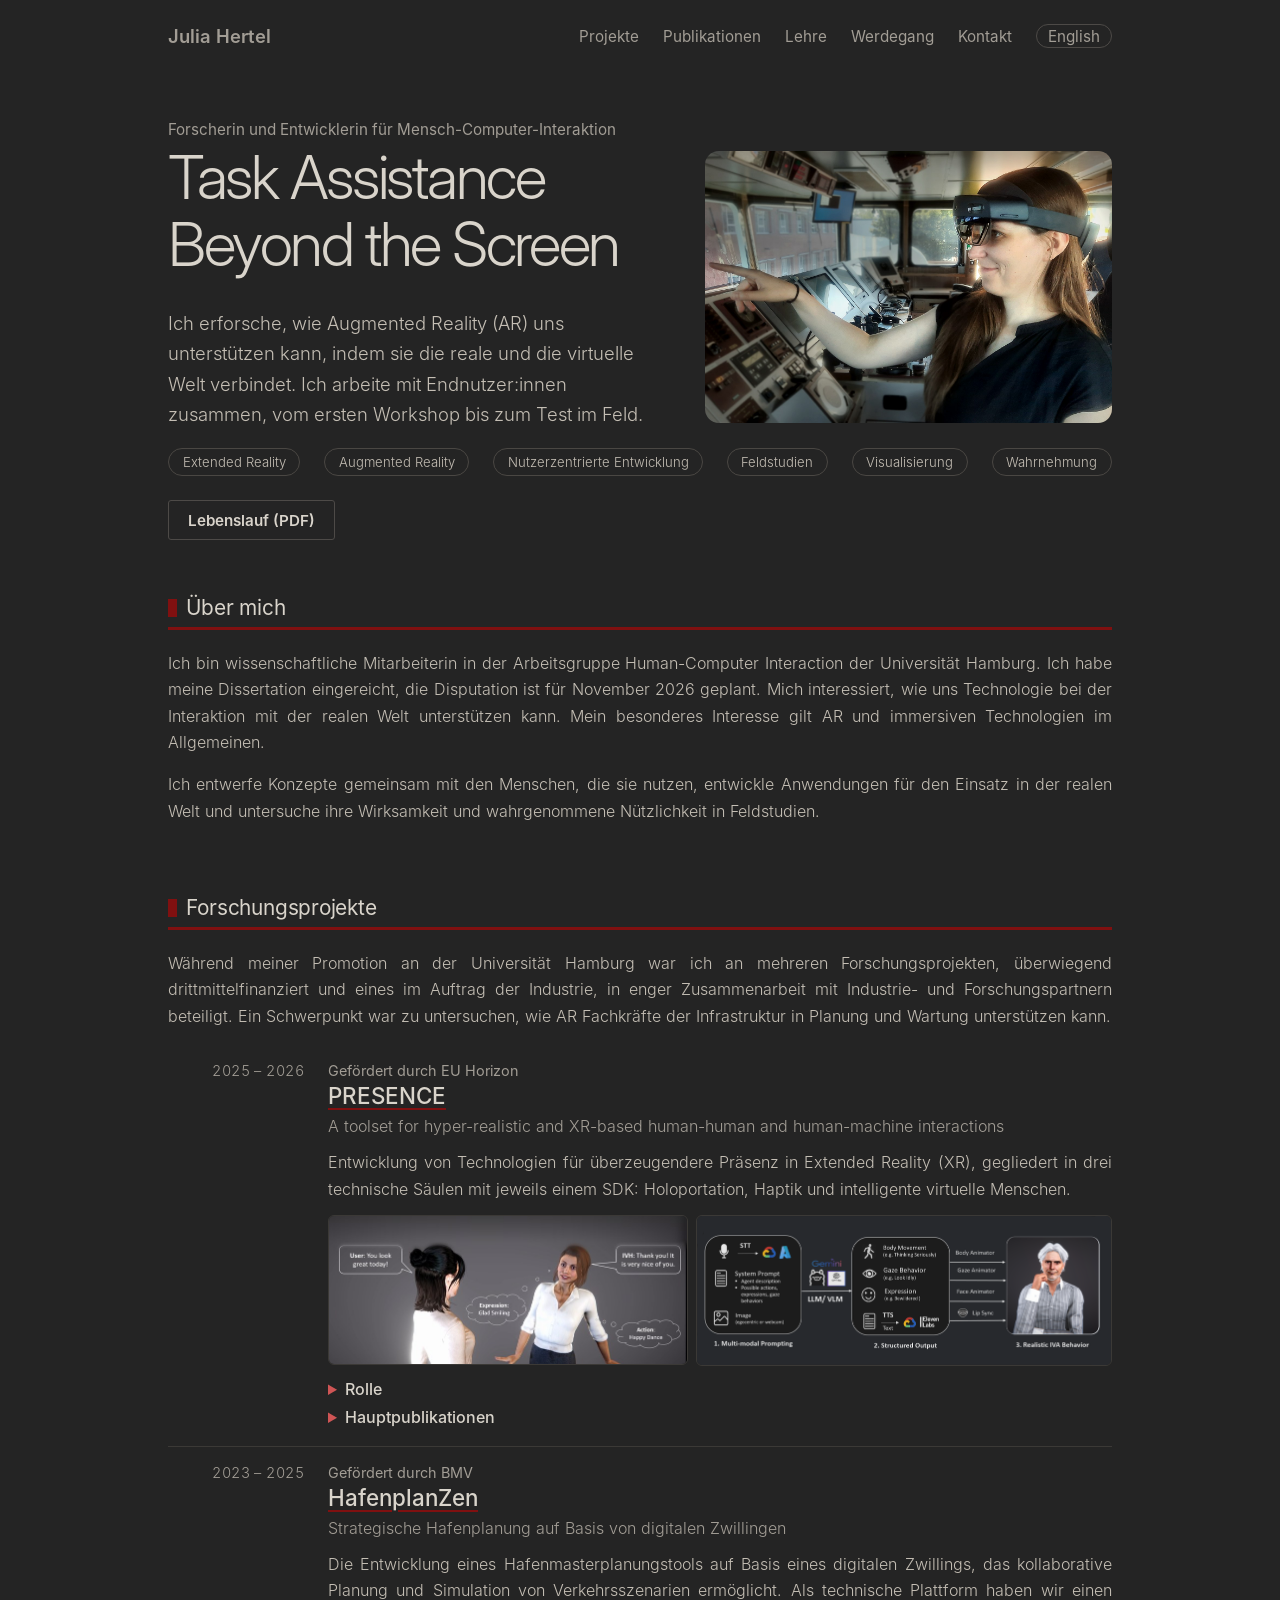
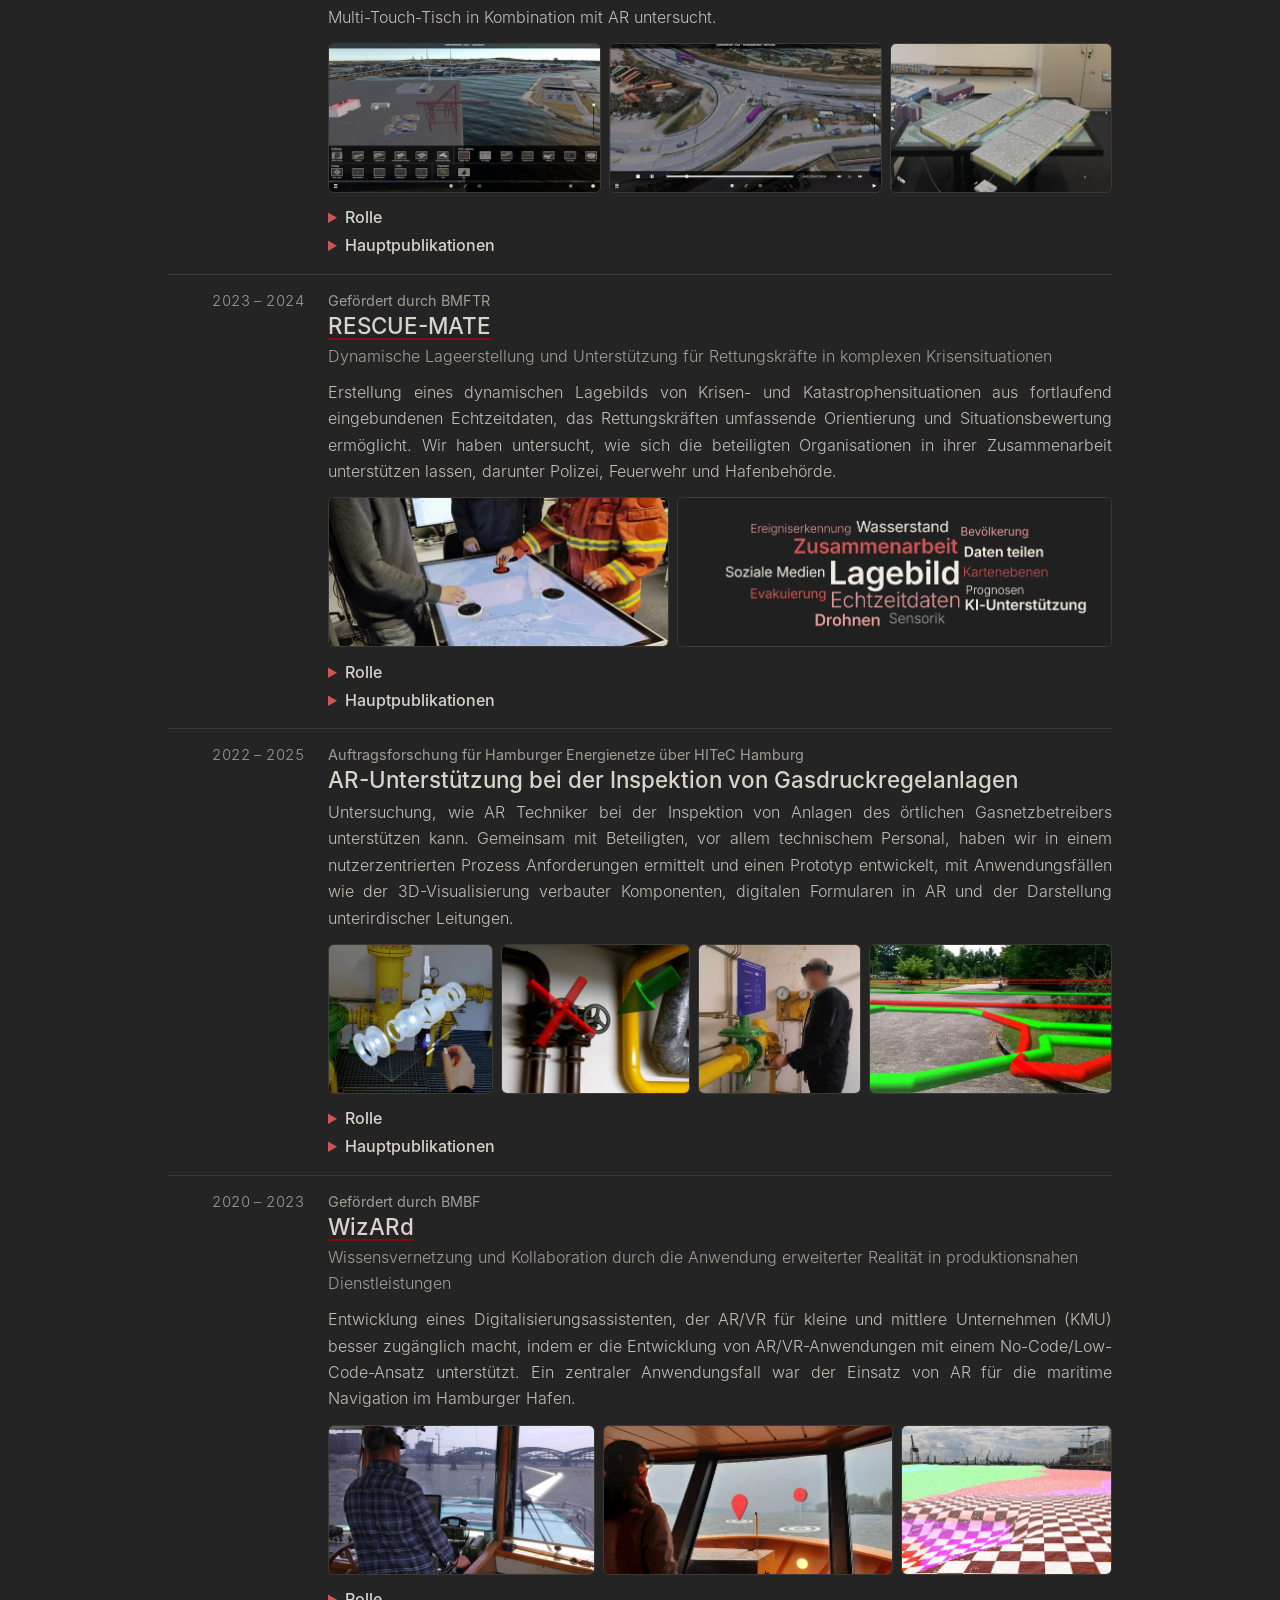
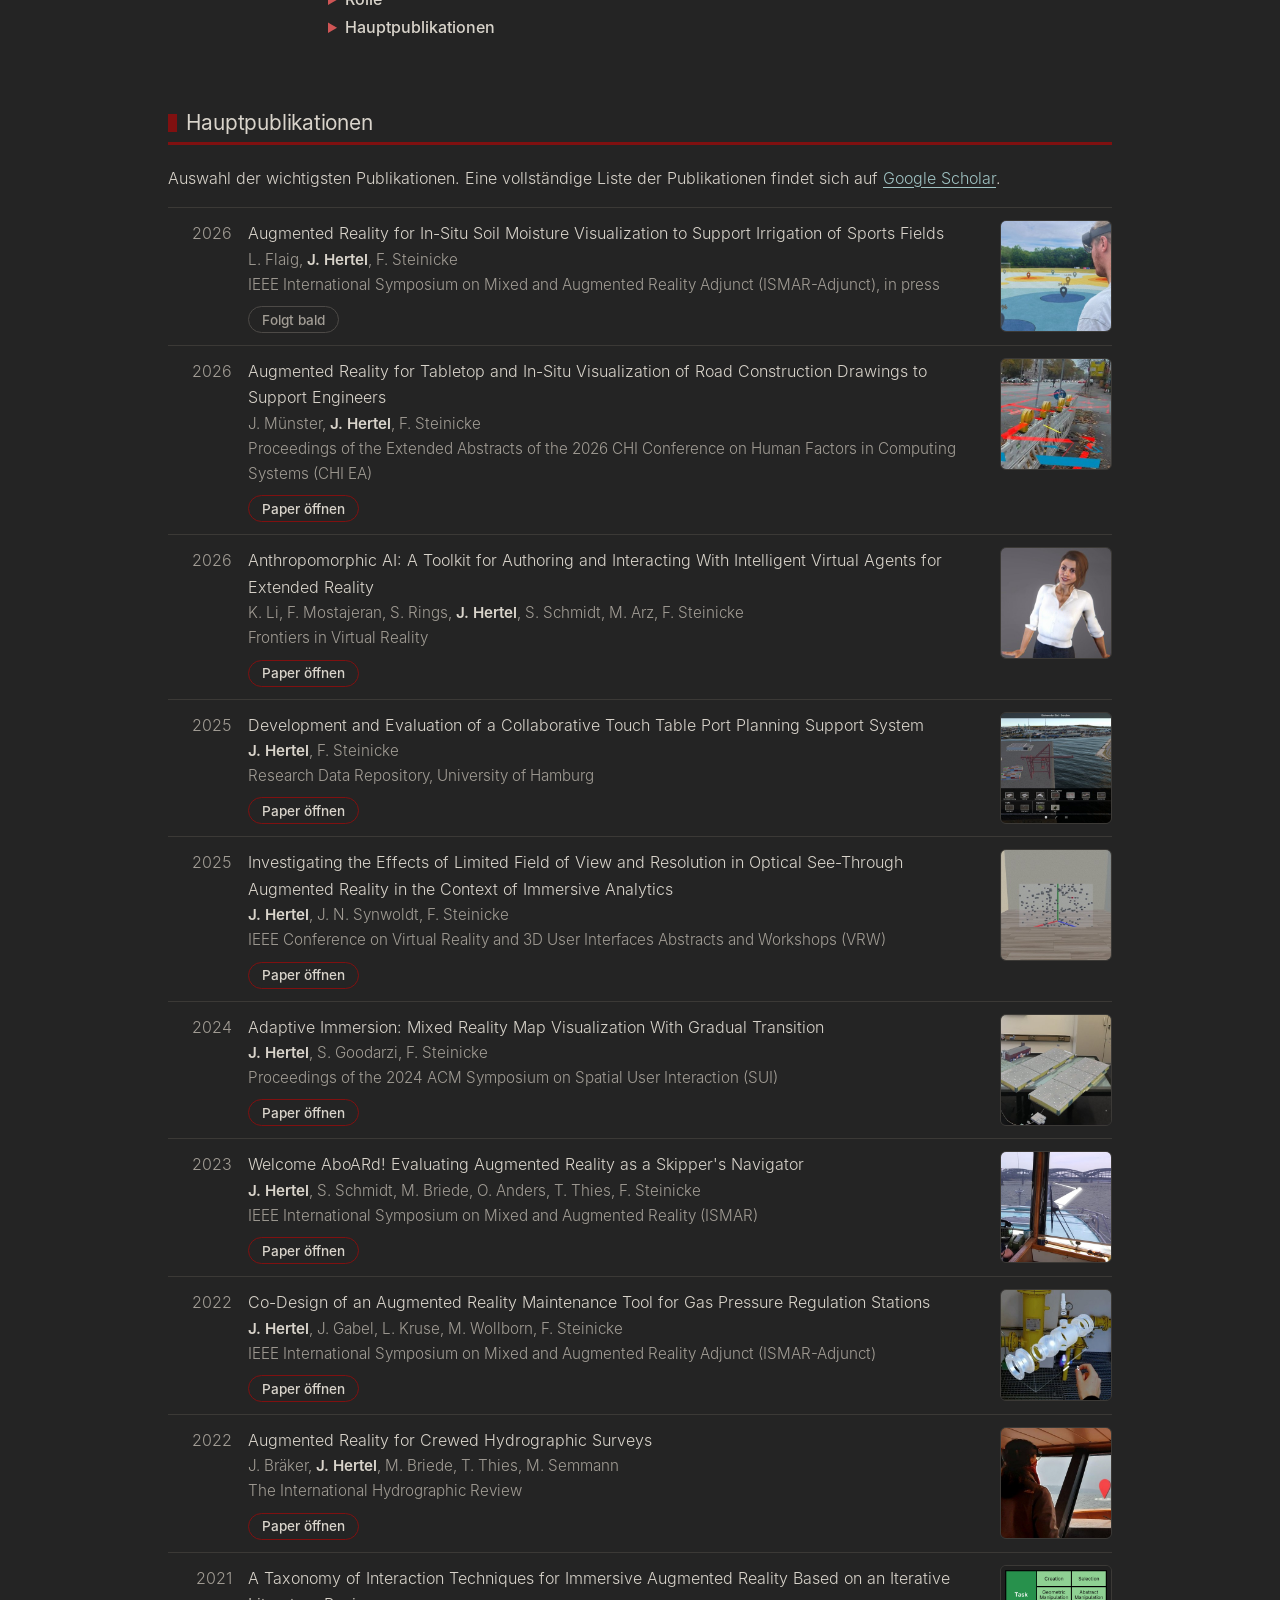
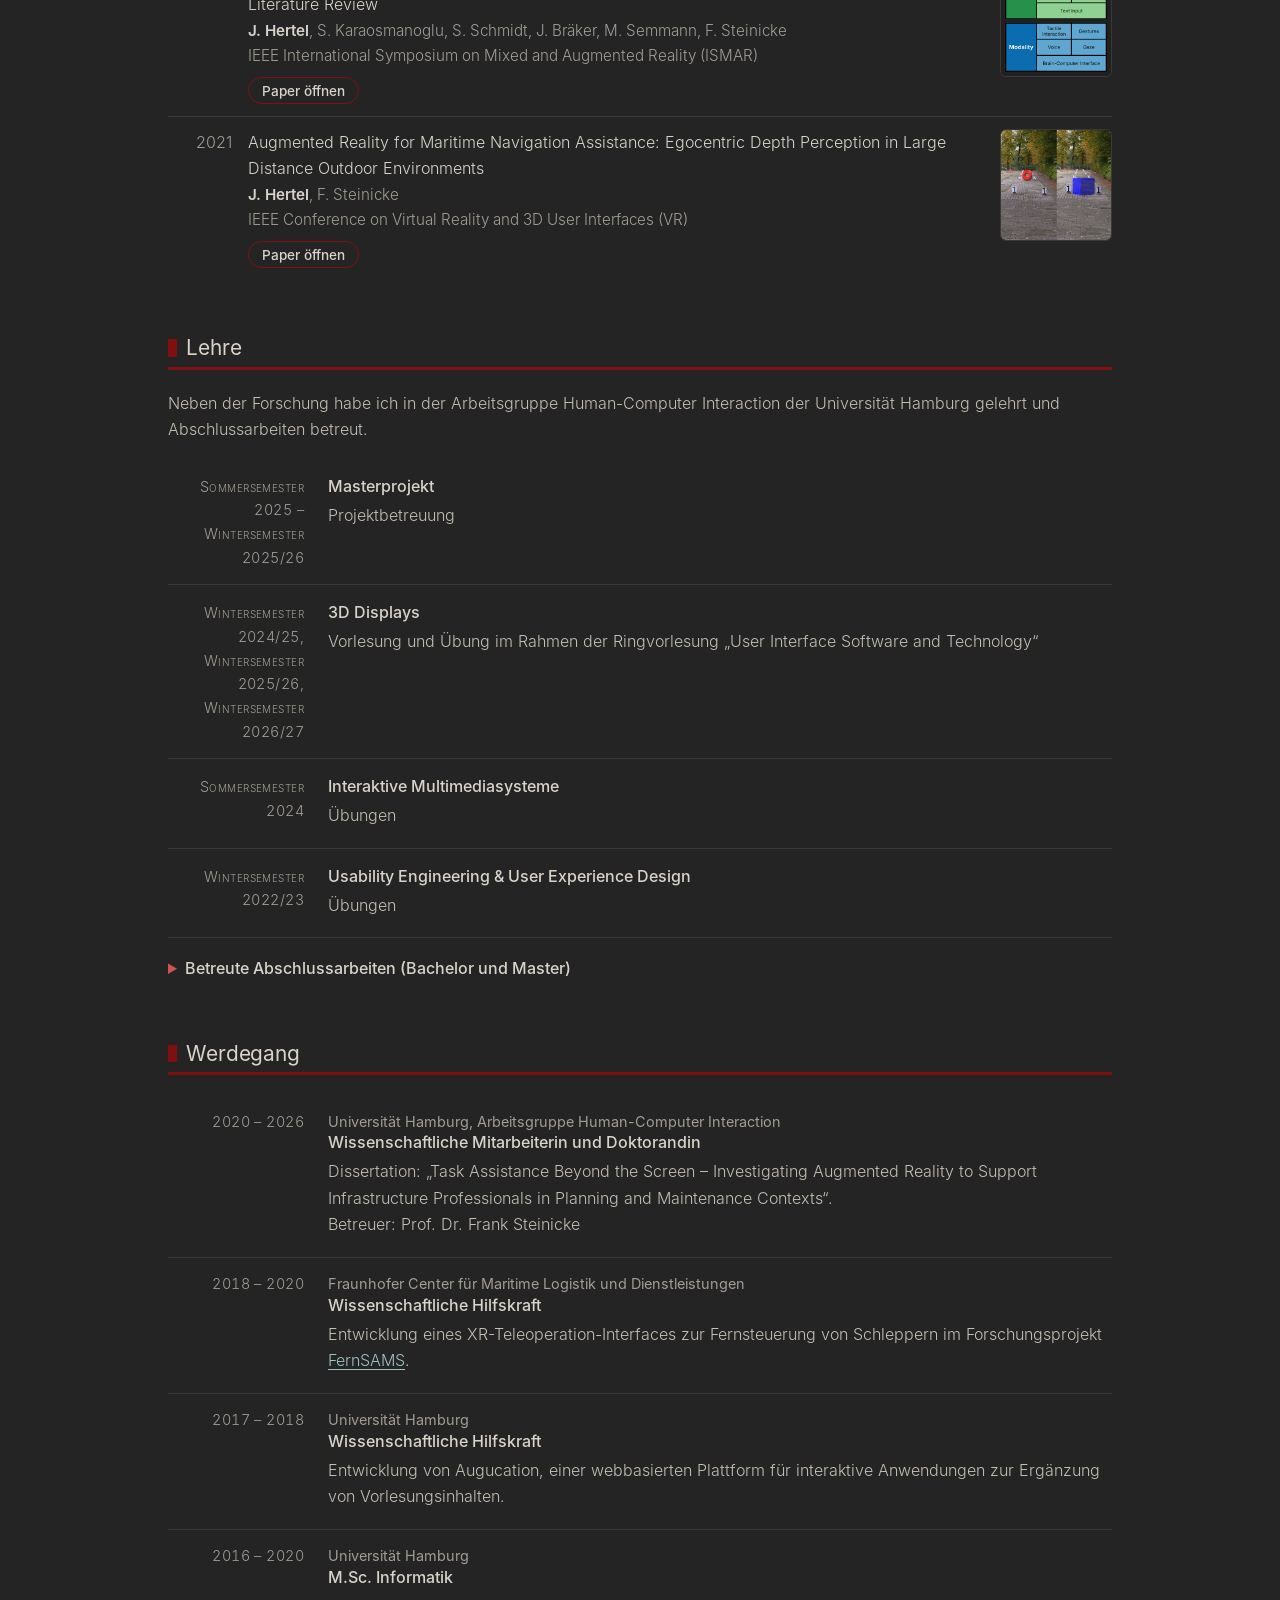
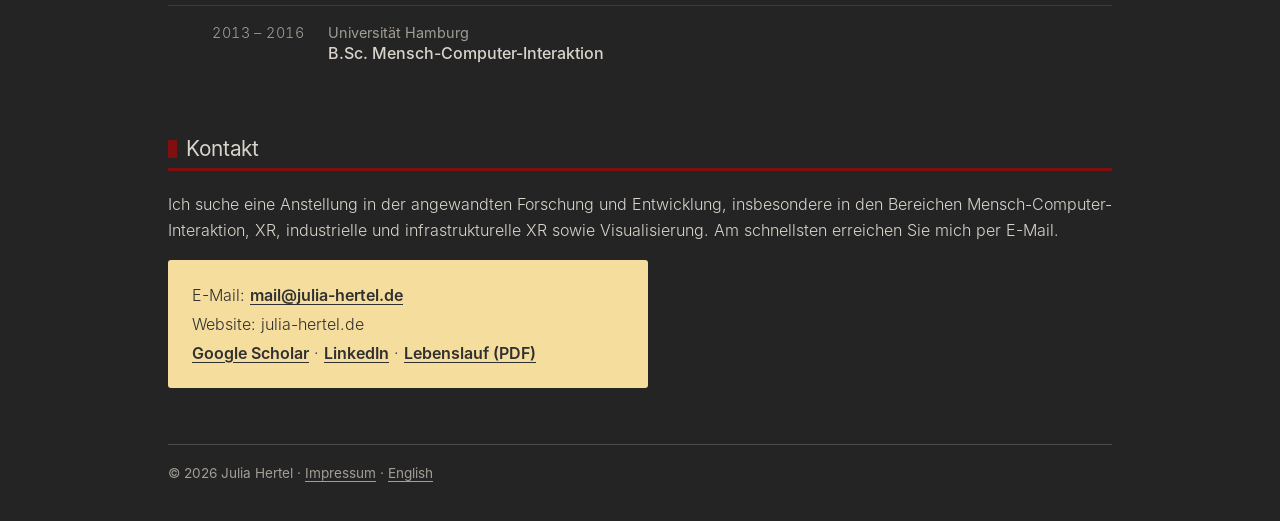
==== commit e8226d36: "Update content and layout Co-Authored-By: Claude Sonnet 5.5 <noreply@anthropic.com> Claude-Session: " ====
--- a/de/index.html
+++ b/de/index.html
@@ -4,9 +4,9 @@
 <meta charset="utf-8">
 <meta name="viewport" content="width=device-width, initial-scale=1">
 <title>Julia Hertel</title>
-<meta name="description" content="Julia Hertel, Forscherin für Mensch-Computer-Interaktion. Augmented Reality für Industrie und Infrastruktur: Projekte mit Industriepartnern, Publikationen und Kontakt.">
+<meta name="description" content="Julia Hertel, Forscherin für Mensch-Computer-Interaktion. Wie Augmented Reality (AR) die reale und die virtuelle Welt verbindet: Projekte mit Industriepartnern, Publikationen und Kontakt.">
 <meta name="theme-color" content="#242424">
-<meta property="og:title" content="Julia Hertel – Forschung zu Augmented Reality"><meta property="og:description" content="Julia Hertel, Forscherin für Mensch-Computer-Interaktion. Augmented Reality für Industrie und Infrastruktur: Projekte mit Industriepartnern, Publikationen und Kontakt."><meta property="og:type" content="website"><meta property="og:url" content="https://julia-hertel.de/de/">
+<meta property="og:title" content="Julia Hertel – Forschung zu Augmented Reality"><meta property="og:description" content="Julia Hertel, Forscherin für Mensch-Computer-Interaktion. Wie Augmented Reality (AR) die reale und die virtuelle Welt verbindet: Projekte mit Industriepartnern, Publikationen und Kontakt."><meta property="og:type" content="website"><meta property="og:url" content="https://julia-hertel.de/de/">
 <link rel="canonical" href="https://julia-hertel.de/de/">
 <link rel="alternate" hreflang="en" href="https://julia-hertel.de/"><link rel="alternate" hreflang="de" href="https://julia-hertel.de/de/"><link rel="alternate" hreflang="x-default" href="https://julia-hertel.de/">
 <link rel="icon" href="../favicon.svg" type="image/svg+xml">
@@ -18,25 +18,25 @@
 <div class="wrap">
 <header class="top"><a class="brand" href="">Julia Hertel</a><a href="#projects">Projekte</a><a href="#publications">Publikationen</a><a href="#teaching">Lehre</a><a href="#background">Werdegang</a><a href="#contact">Kontakt</a><a class="lang" href="../index.html" hreflang="en" lang="en">English</a></header>
 <main id="main">
-<div class="hero"><p class="who">Forscherin und Entwicklerin für Mensch-Computer-Interaktion</p><div class="hd"><h1>Task Assistance Beyond the Screen</h1><p class="sub">Mich interessiert, wie Augmented Reality (AR) Personen in der Planung und Wartung von Infrastruktur und Industrieanlagen unterstützen kann. Ich arbeite mit Endnutzer:innen zusammen, vom ersten Workshop bis zum Test im Feld.</p></div>
+<div class="hero"><p class="who">Forscherin und Entwicklerin für Mensch-Computer-Interaktion</p><div class="hd"><h1>Task Assistance Beyond the Screen</h1><p class="sub">Ich erforsche, wie Augmented Reality (AR) uns unterstützen kann, indem sie die reale und die virtuelle Welt verbindet. Ich arbeite mit Endnutzer:innen zusammen, vom ersten Workshop bis zum Test im Feld.</p></div>
 <ul class="kw" aria-label="Keywords"><li>Extended Reality</li><li>Augmented Reality</li><li>Nutzerzentrierte Entwicklung</li><li>Feldstudien</li><li>Visualisierung</li><li>Wahrnehmung</li></ul>
 <div class="cta"><a class="btn ghost" href="../Julia-Hertel-Lebenslauf.pdf" target="_blank" rel="noopener">Lebenslauf (PDF)</a></div>
 <img class="photo hero-photo" src="../assets/img/julia-hertel-ar-on-ship.jpg" alt="Julia Hertel testet eine AR-Brille auf der Brücke eines Schiffs" width="1500" height="1000"></div>
 <section id="about"><h2>Über mich</h2><p class="intro">Ich bin wissenschaftliche Mitarbeiterin in der Arbeitsgruppe Human-Computer Interaction der Universität Hamburg. Ich habe meine Dissertation eingereicht, die Disputation ist für November 2026 geplant. Mich interessiert, wie uns Technologie bei der Interaktion mit der realen Welt unterstützen kann. Mein besonderes Interesse gilt AR und immersiven Technologien im Allgemeinen.</p><p class="intro">Ich entwerfe Konzepte gemeinsam mit den Menschen, die sie nutzen, entwickle Anwendungen für den Einsatz in der realen Welt und untersuche ihre Wirksamkeit und wahrgenommene Nützlichkeit in Feldstudien.</p></section>
-<section id="projects"><h2>Forschungsprojekte</h2><p class="intro">Während meiner Promotion an der Universität Hamburg war ich an mehreren Forschungsprojekten, überwiegend drittmittelfinanziert und eines im Auftrag der Industrie, in enger Zusammenarbeit mit Industrie- und Forschungspartnern beteiligt.</p>
+<section id="projects"><h2>Forschungsprojekte</h2><p class="intro">Während meiner Promotion an der Universität Hamburg war ich an mehreren Forschungsprojekten, überwiegend drittmittelfinanziert und eines im Auftrag der Industrie, in enger Zusammenarbeit mit Industrie- und Forschungspartnern beteiligt. Ein Schwerpunkt war zu untersuchen, wie AR Fachkräfte der Infrastruktur in Planung und Wartung unterstützen kann.</p>
 <article class="ev proj"><div class="when">2025 – 2026</div><div><div class="org">Gefördert durch EU Horizon</div><h3><a href="https://presence-xr.eu/">PRESENCE</a></h3><p class="subt"><span lang="en">A toolset for hyper-realistic and XR-based human-human and human-machine interactions</span></p><p>Entwicklung von Technologien für überzeugendere Präsenz in Extended Reality (XR), gegliedert in drei technische Säulen mit jeweils einem SDK: Holoportation, Haptik und intelligente virtuelle Menschen.</p><div class="pimgs"><figure style="flex:2.403 1 0%"><img src="../assets/img/web/proj-presence-1.jpg" alt="Ein intelligenter virtueller Mensch reagiert mit Mimik und Aktion auf eine Nutzerin." loading="lazy" width="721" height="300"></figure><figure style="flex:2.770 1 0%"><a href="../assets/img/web/proj-presence-architecture-full.png" target="_blank" rel="noopener"><img src="../assets/img/web/proj-presence-2.png" alt="Systemarchitektur: multimodales Prompting, strukturierte Ausgabe und das resultierende Verhalten eines intelligenten virtuellen Menschen." loading="lazy" width="831" height="300"></a></figure></div>
-<details class="role"><summary>Rolle</summary><ul><li>Co-Leitung des technischen Komitees</li><li>Co-Leitung der technischen Säule zu intelligenten virtuellen Menschen, mit Entwicklung eines Open-Source-Unity-SDK zu deren Erstellung</li><li>Durchführung der nutzerzentrierten Evaluation aller technischen Säulen</li></ul></details>
+<details class="role"><summary>Rolle</summary><ul><li>Co-Leitung des technischen Komitees</li><li>Co-Leitung der technischen Säule zu intelligenten virtuellen Menschen, mit Entwicklung eines Open-Source-Unity-SDK</li><li>Durchführung der nutzerzentrierten Evaluation aller technischen Säulen</li></ul></details>
 <details><summary>Hauptpublikationen</summary><div class="pd"><ul class="plist"><li><a href="#pub-2">Anthropomorphic AI: A Toolkit for Authoring and Interacting With Intelligent Virtual Agents for Extended Reality</a> (2026)</li></ul></div></details></div></article>
 <article class="ev proj"><div class="when">2023 – 2025</div><div><div class="org">Gefördert durch BMV</div><h3><a href="https://www.innovativehafentechnologien.de/wp-content/uploads/2023/01/Projektsteckbrief_HafenplanZen_2022-12-21_ma.pdf">HafenplanZen</a></h3><p class="subt">Strategische Hafenplanung auf Basis von digitalen Zwillingen</p><p>Die Entwicklung eines Hafenmasterplanungstools auf Basis eines digitalen Zwillings, das kollaborative Planung und Simulation von Verkehrsszenarien ermöglicht. Als technische Plattform haben wir einen Multi-Touch-Tisch in Kombination mit AR untersucht.</p><div class="pimgs"><figure style="flex:1.820 1 0%"><img src="../assets/img/web/proj-hafenplanzen-1.jpg" alt="Screenshot des 3D-Hafenmasterplanungstools mit dem Gebäudemenü." loading="lazy" width="546" height="300"></figure><figure style="flex:1.820 1 0%"><img src="../assets/img/web/proj-hafenplanzen-2.jpg" alt="Simulationsansicht eines Containerterminals von oben, mit Verkehr und Wiedergabesteuerung." loading="lazy" width="546" height="300"></figure><figure style="flex:1.480 1 0%"><img src="../assets/img/web/proj-hafenplanzen-3.jpg" alt="Hafenmodell auf dem Touchtisch." loading="lazy" width="444" height="300"></figure></div>
 <details class="role"><summary>Rolle</summary><ul><li>Entwicklung des Hafenmasterplanungstools (3D-Visualisierung und Interaktion)</li><li>Durchführung der nutzerzentrierten Evaluation</li></ul></details>
 <details><summary>Hauptpublikationen</summary><div class="pd"><ul class="plist"><li><a href="#pub-3">Development and Evaluation of a Collaborative Touch Table Port Planning Support System</a> (2025)</li><li><a href="#pub-5">Adaptive Immersion: Mixed Reality Map Visualization With Gradual Transition</a> (2024)</li></ul></div></details></div></article>
-<article class="ev proj"><div class="when">2023 – 2024</div><div><div class="org">Gefördert durch BMFTR</div><h3><a href="https://www.rescue-mate.de/">RESCUE-MATE</a></h3><p class="subt">Dynamische Lageerstellung und Unterstützung für Rettungskräfte in komplexen Krisensituationen</p><p>Erstellung eines dynamischen Lagebilds von Krisen- und Katastrophensituationen aus fortlaufend eingebundenen Echtzeitdaten, das Rettungskräften umfassende Orientierung und Situationsbewertung ermöglicht.</p><div class="pimgs"><figure style="flex:2.270 1 0%"><img src="../assets/img/web/proj-rescue-mate-1.jpg" alt="Einsatzkräfte arbeiten an einem Touchtisch mit Karte." loading="lazy" width="681" height="300"></figure><figure style="flex:2.903 1 0%"><img src="../assets/img/web/proj-rescue-mate-2-de-tile.png" alt="Wortwolke zentraler Themen der Anforderungsanalyse: Lagebild, Echtzeitdaten, Zusammenarbeit, Sensorik, Drohnen, soziale Medien, KI-Unterstützung und mehr." loading="lazy" width="871" height="300"></figure></div>
+<article class="ev proj"><div class="when">2023 – 2024</div><div><div class="org">Gefördert durch BMFTR</div><h3><a href="https://www.rescue-mate.de/">RESCUE-MATE</a></h3><p class="subt">Dynamische Lageerstellung und Unterstützung für Rettungskräfte in komplexen Krisensituationen</p><p>Erstellung eines dynamischen Lagebilds von Krisen- und Katastrophensituationen aus fortlaufend eingebundenen Echtzeitdaten, das Rettungskräften umfassende Orientierung und Situationsbewertung ermöglicht. Wir haben untersucht, wie sich die beteiligten Organisationen in ihrer Zusammenarbeit unterstützen lassen, darunter Polizei, Feuerwehr und Hafenbehörde.</p><div class="pimgs"><figure style="flex:2.270 1 0%"><img src="../assets/img/web/proj-rescue-mate-1.jpg" alt="Einsatzkräfte arbeiten an einem Touchtisch mit Karte." loading="lazy" width="681" height="300"></figure><figure style="flex:2.903 1 0%"><img src="../assets/img/web/proj-rescue-mate-2-de-tile.png" alt="Wortwolke zentraler Themen der Anforderungsanalyse: Lagebild, Echtzeitdaten, Zusammenarbeit, Sensorik, Drohnen, soziale Medien, KI-Unterstützung und mehr." loading="lazy" width="871" height="300"></figure></div>
 <details class="role"><summary>Rolle</summary><ul><li>Mitarbeit am Forschungsantrag</li><li>Leitung der Anforderungsanalyse für das Lagebild</li></ul></details>
 <details><summary>Hauptpublikationen</summary><div class="pd"><ul class="plist"><li><a href="#pub-5">Adaptive Immersion: Mixed Reality Map Visualization With Gradual Transition</a> (2024)</li></ul></div></details></div></article>
 <article class="ev proj"><div class="when">2022 – 2025</div><div><div class="org">Auftragsforschung für Hamburger Energienetze über HITeC Hamburg</div><h3>AR-Unterstützung bei der Inspektion von Gasdruckregelanlagen</h3><p>Untersuchung, wie AR Techniker bei der Inspektion von Anlagen des örtlichen Gasnetzbetreibers unterstützen kann. Gemeinsam mit Beteiligten, vor allem technischem Personal, haben wir in einem nutzerzentrierten Prozess Anforderungen ermittelt und einen Prototyp entwickelt, mit Anwendungsfällen wie der 3D-Visualisierung verbauter Komponenten, digitalen Formularen in AR und der Darstellung unterirdischer Leitungen.</p><div class="pimgs"><figure style="flex:1.100 1 0%"><img src="../assets/img/web/proj-gas-2.jpg" alt="3D-Explosionsansicht eines Ventils in AR, eingeblendet an der realen Gasdruckregelanlage." loading="lazy" width="330" height="300"></figure><figure style="flex:1.260 1 0%"><img src="../assets/img/web/proj-gas-3.jpg" alt="AR-Hinweise an Ventilen: ein rotes Kreuz markiert das falsche Ventil, ein grüner Pfeil zeigt auf die richtige Leitung." loading="lazy" width="378" height="300"></figure><figure style="flex:1.090 1 0%"><img src="../assets/img/web/proj-gas-1.jpg" alt="Ein Techniker mit AR-Brille an einem Gasdruckregler, daneben ein digitales Inspektionsformular in AR." loading="lazy" width="327" height="300"></figure><figure style="flex:1.620 1 0%"><img src="../assets/img/web/proj-gas-4.jpg" alt="Unterirdische Leitungen in AR auf einer gepflasterten Fläche, in Grün und Rot." loading="lazy" width="486" height="300"></figure></div>
 <details class="role"><summary>Rolle</summary><ul><li>Analyse der Anforderungen der Techniker</li><li>Entwicklung von Prototypen in einem iterativen Prozess</li><li>Durchführung einer Langzeit-Feldstudie zur Evaluation des finalen Prototyps</li></ul></details>
 <details><summary>Hauptpublikationen</summary><div class="pd"><ul class="plist"><li><a href="#pub-7">Co-Design of an Augmented Reality Maintenance Tool for Gas Pressure Regulation Stations</a> (2022)</li></ul></div></details></div></article>
-<article class="ev proj"><div class="when">2020 – 2023</div><div><div class="org">Gefördert durch BMBF</div><h3><a href="https://wizard.tu-dortmund.de/">WizARd</a></h3><p class="subt">Wissensvernetzung und Kollaboration durch die Anwendung erweiterter Realität in produktionsnahen Dienstleistungen</p><p>Entwicklung eines Digitalisierungsassistenten, der AR/VR für kleine und mittlere Unternehmen (KMU) besser zugänglich macht, indem er die Entwicklung von AR/VR-Anwendungen mit einem No-Code/Low-Code-Ansatz unterstützt.</p><div class="pimgs"><figure style="flex:1.780 1 0%"><img src="../assets/img/web/proj-wizard-1.jpg" alt="Ein Schiffsführer mit AR-Brille steuert ein Schiff entlang eines virtuellen Navigationspfads auf dem Wasser." loading="lazy" width="534" height="300"></figure><figure style="flex:1.930 1 0%"><img src="../assets/img/web/proj-wizard-2.jpg" alt="AR-Navigationsmarkierungen auf dem Wasser, gesehen von der Brücke eines Bootes." loading="lazy" width="579" height="300"></figure><figure style="flex:1.410 1 0%"><img src="../assets/img/web/proj-wizard-3.jpg" alt="Visualisierung der Wassertiefe als farbcodiertes Muster auf der Wasseroberfläche in AR." loading="lazy" width="423" height="300"></figure></div>
+<article class="ev proj"><div class="when">2020 – 2023</div><div><div class="org">Gefördert durch BMBF</div><h3><a href="https://wizard.tu-dortmund.de/">WizARd</a></h3><p class="subt">Wissensvernetzung und Kollaboration durch die Anwendung erweiterter Realität in produktionsnahen Dienstleistungen</p><p>Entwicklung eines Digitalisierungsassistenten, der AR/VR für kleine und mittlere Unternehmen (KMU) besser zugänglich macht, indem er die Entwicklung von AR/VR-Anwendungen mit einem No-Code/Low-Code-Ansatz unterstützt. Ein zentraler Anwendungsfall war der Einsatz von AR für die maritime Navigation im Hamburger Hafen.</p><div class="pimgs"><figure style="flex:1.780 1 0%"><img src="../assets/img/web/proj-wizard-1.jpg" alt="Ein Schiffsführer mit AR-Brille steuert ein Schiff entlang eines virtuellen Navigationspfads auf dem Wasser." loading="lazy" width="534" height="300"></figure><figure style="flex:1.930 1 0%"><img src="../assets/img/web/proj-wizard-2.jpg" alt="AR-Navigationsmarkierungen auf dem Wasser, gesehen von der Brücke eines Bootes." loading="lazy" width="579" height="300"></figure><figure style="flex:1.410 1 0%"><img src="../assets/img/web/proj-wizard-3.jpg" alt="Visualisierung der Wassertiefe als farbcodiertes Muster auf der Wasseroberfläche in AR." loading="lazy" width="423" height="300"></figure></div>
 <details class="role"><summary>Rolle</summary><ul><li>Erforschung von Visualisierungs- und Interaktionsparadigmen</li><li>Entwicklung und Evaluation von AR/VR-Prototypen</li></ul></details>
 <details><summary>Hauptpublikationen</summary><div class="pd"><ul class="plist"><li><a href="#pub-6">Welcome AboARd! Evaluating Augmented Reality as a Skipper&#x27;s Navigator</a> (2023)</li><li><a href="#pub-9">A Taxonomy of Interaction Techniques for Immersive Augmented Reality Based on an Iterative Literature Review</a> (2021)</li><li><a href="#pub-10">Augmented Reality for Maritime Navigation Assistance: Egocentric Depth Perception in Large Distance Outdoor Environments</a> (2021)</li></ul></div></details></div></article>
 </section>
--- a/assets/style.css
+++ b/assets/style.css
@@ -187,7 +187,6 @@
 .pimgs{display:flex;gap:10px;margin:.9rem 0 1rem}
 .pimgs figure{margin:0;min-width:0}
 .pimgs img{display:block;width:100%;height:auto;border-radius:4px}
-@media (max-width:560px){.pimgs{flex-direction:column}.pimgs figure{flex:none!important}}
 
 .pimgs a{display:block;cursor:zoom-in}
 
@@ -195,7 +194,7 @@
 .pimgs{gap:8px;margin:.8rem 0 .9rem}
 .pimgs figure{height:150px}
 .pimgs img{height:100%;object-fit:cover;border-radius:6px;border:1px solid #3b3936}
-@media (max-width:560px){.pimgs figure{height:auto}.pimgs img{height:auto}}
+@media (max-width:560px){.pimgs{gap:5px}.pimgs figure{height:auto}.pimgs img{height:auto;border-radius:4px}}
 
 /* Publication thumbnails (square, right of the text) */
 .pub.has-thumb{grid-template-columns:4rem 1fr 112px;align-items:start}
@@ -223,7 +222,7 @@
 .pbtn.off{border-color:var(--line);color:var(--muted);cursor:default}
 
 /* German hero text is longer: slightly smaller so it keeps four lines and ends level with the photo */
-@media (min-width:761px){html[lang=de] .hero .sub{font-size:1.03rem}}
+@media (min-width:761px){html[lang=de] .hero .sub{font-size:1.15rem}}
 
 /* link from a thesis to the paper it became */
 .tlink{display:block;margin-top:.15rem;font:400 .875rem var(--sans);color:var(--muted);text-decoration-color:var(--red);text-underline-offset:3px}
@@ -236,5 +235,19 @@
 @media (max-width:900px){.hero .kw{flex-wrap:wrap;justify-content:flex-start;gap:.4rem .45rem}}
 @media (max-width:760px){.hero{grid-template-areas:"who" "hd" "kw" "cta" "photo"}.hero .kw{margin:1.2rem 0 0}}
 
-/* Impressum and 404: heading in the same light display weight as the home page */
-main>h1{font-family:"Inter Display","Inter",sans-serif;font-weight:300!important;letter-spacing:-.02em}
+/* phones: smaller hero photo; project images stay side by side */
+@media (max-width:600px){.hero .hero-photo{width:50%;margin:0 auto}}
+
+/* phones: justified text with hyphenation (hero, about, research projects) */
+@media (max-width:759px){
+  .hero .sub,#about p,#projects p,#projects li{text-align:justify;text-justify:inter-word;hyphens:auto;-webkit-hyphens:auto}
+}
+
+/* justified contact text (all widths) */
+#contact>p{text-align:justify;text-justify:inter-word;hyphens:auto;-webkit-hyphens:auto}
+
+/* medium widths: photo fills the row so its bottom stays level with the text */
+@media (min-width:761px) and (max-width:1000px){.hero .hero-photo{align-self:stretch;height:100%;aspect-ratio:auto}}
+
+/* hero: let the last text line sit on the photo's bottom edge (cancel the line box's trailing space) */
+.hero .hd .sub{margin-bottom:-.36em}
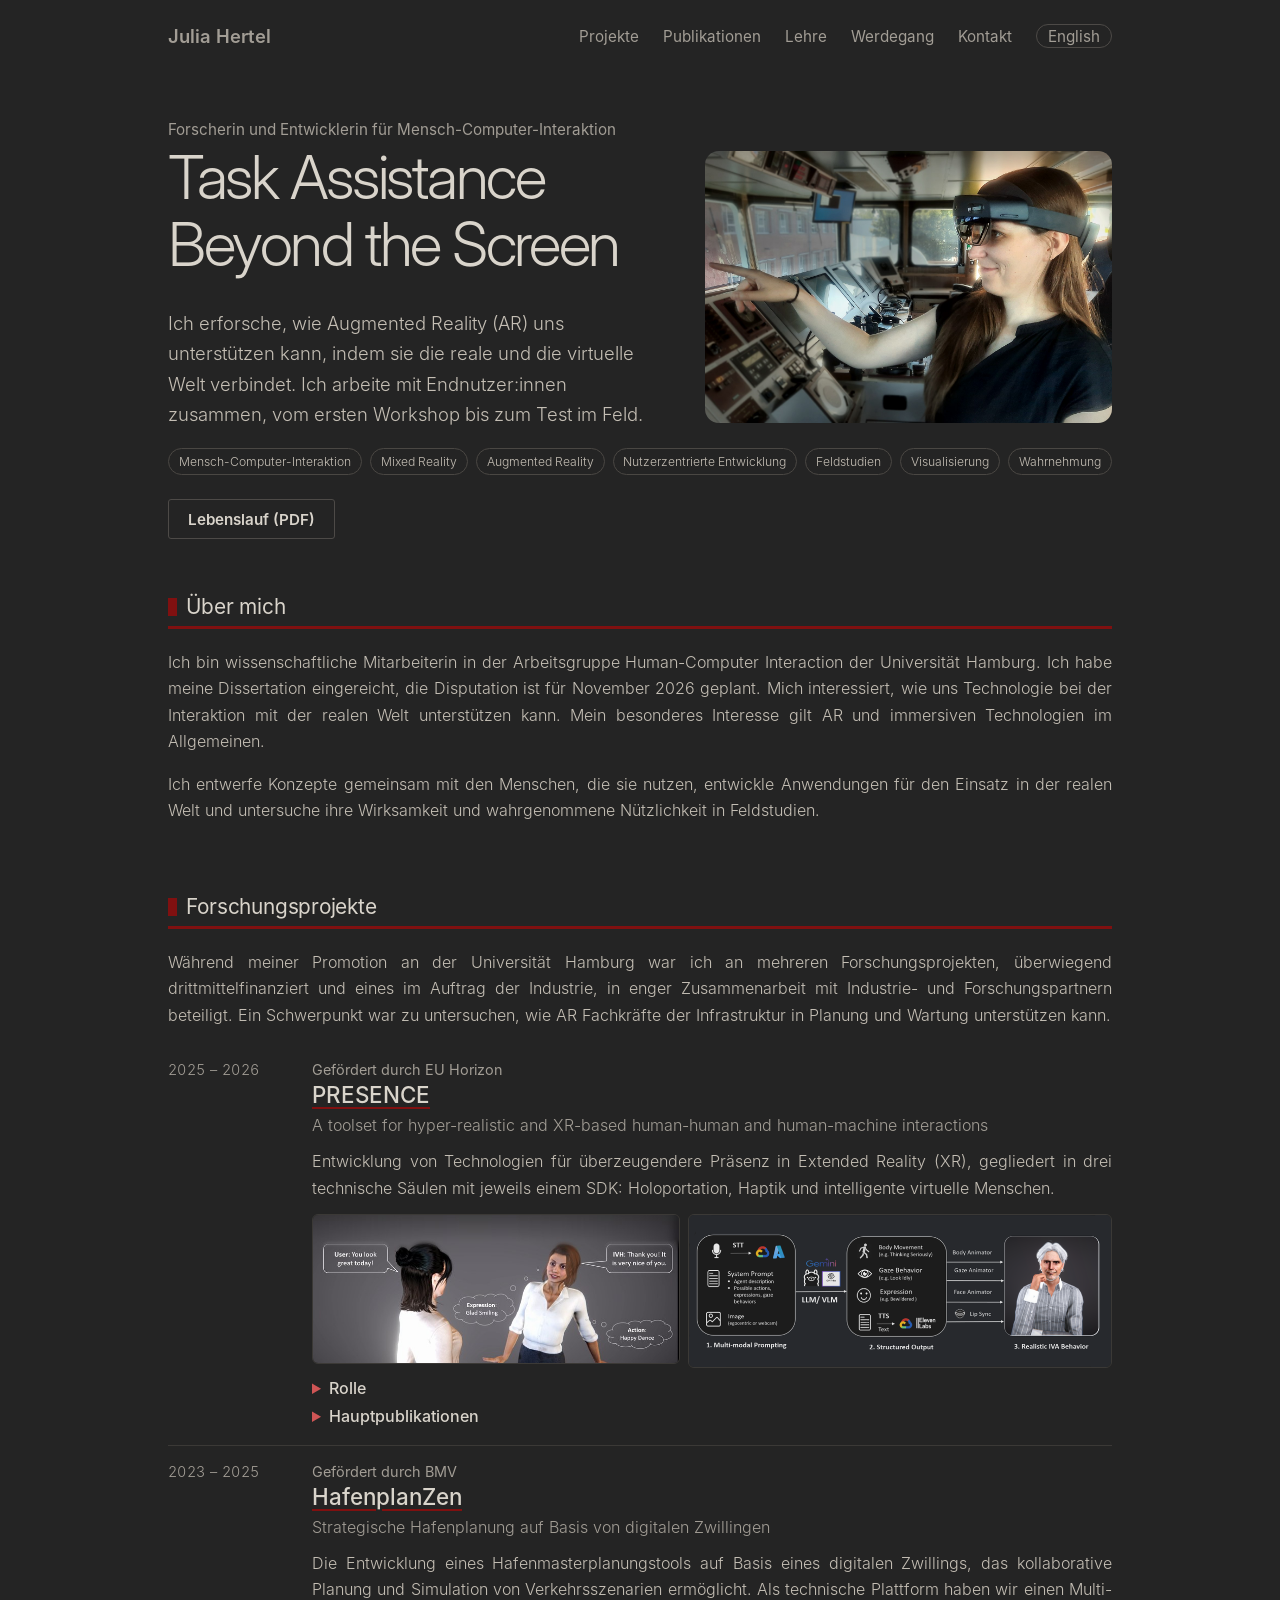
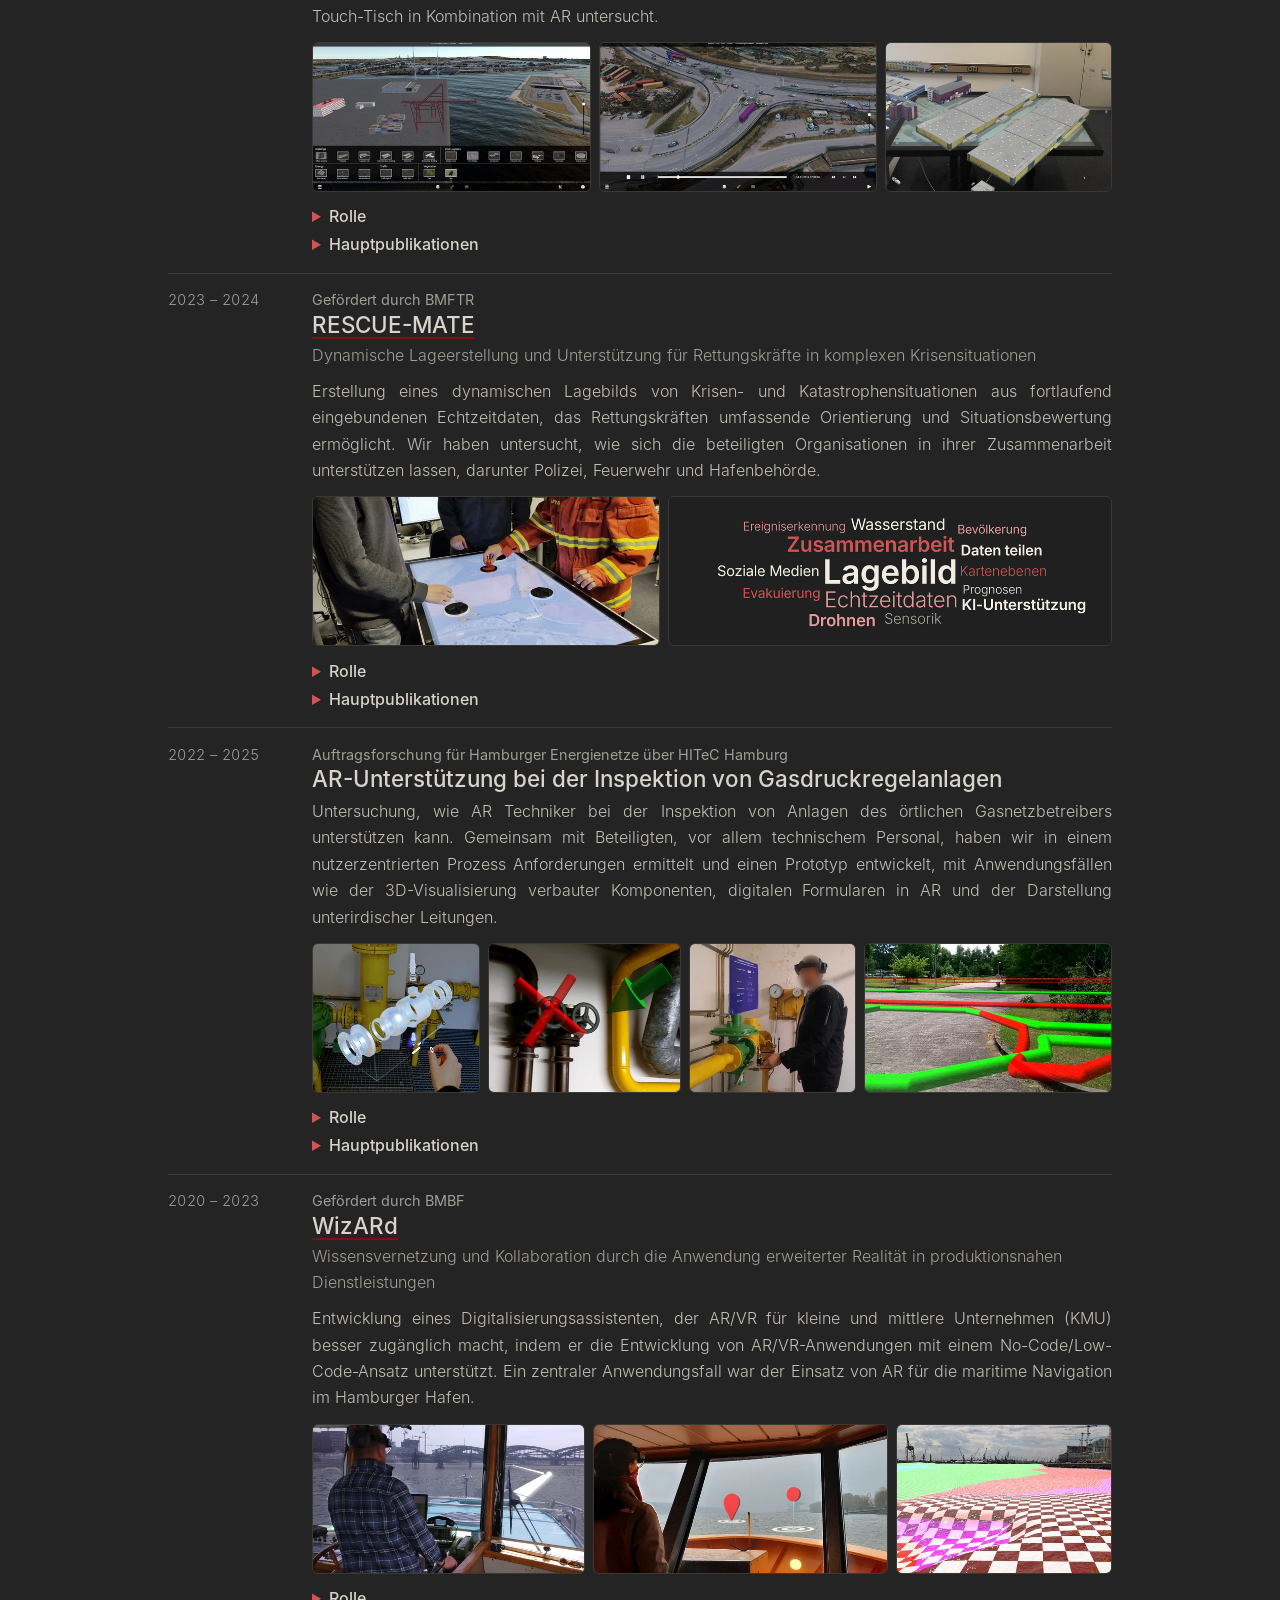
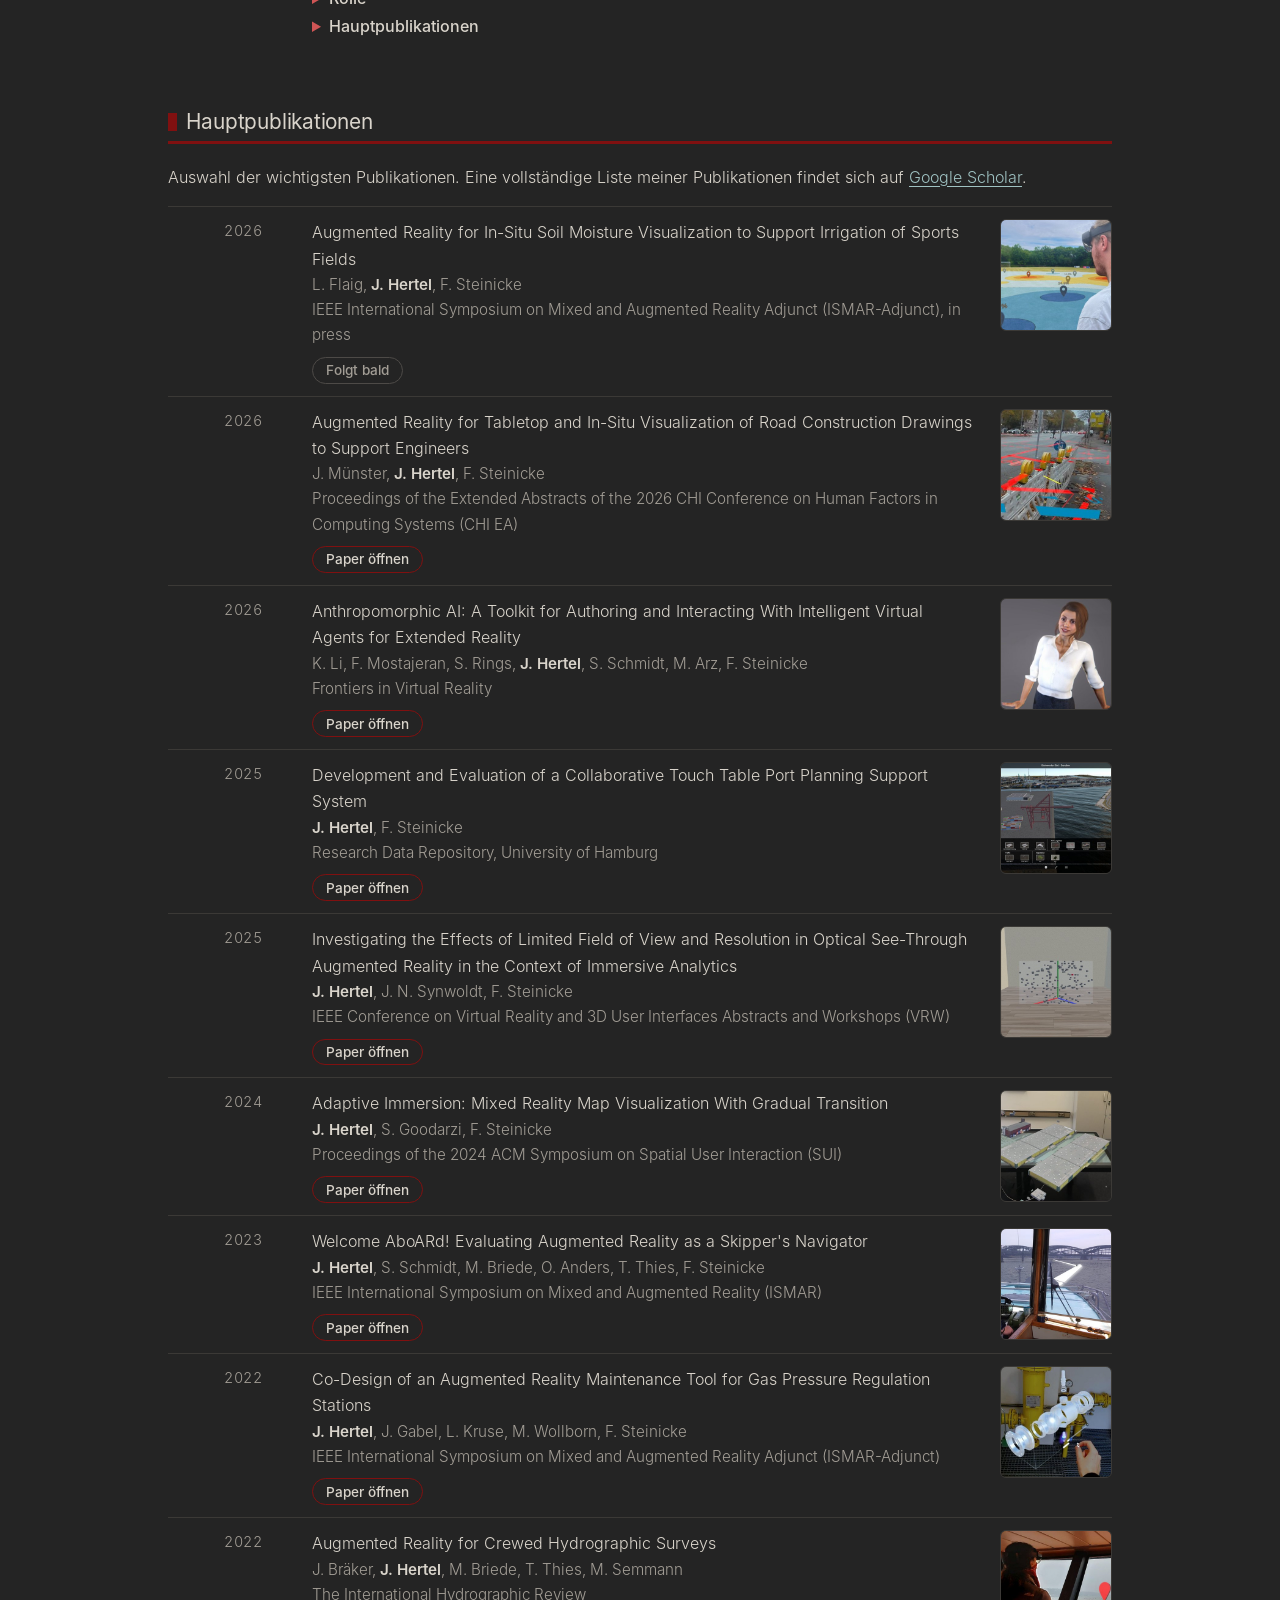
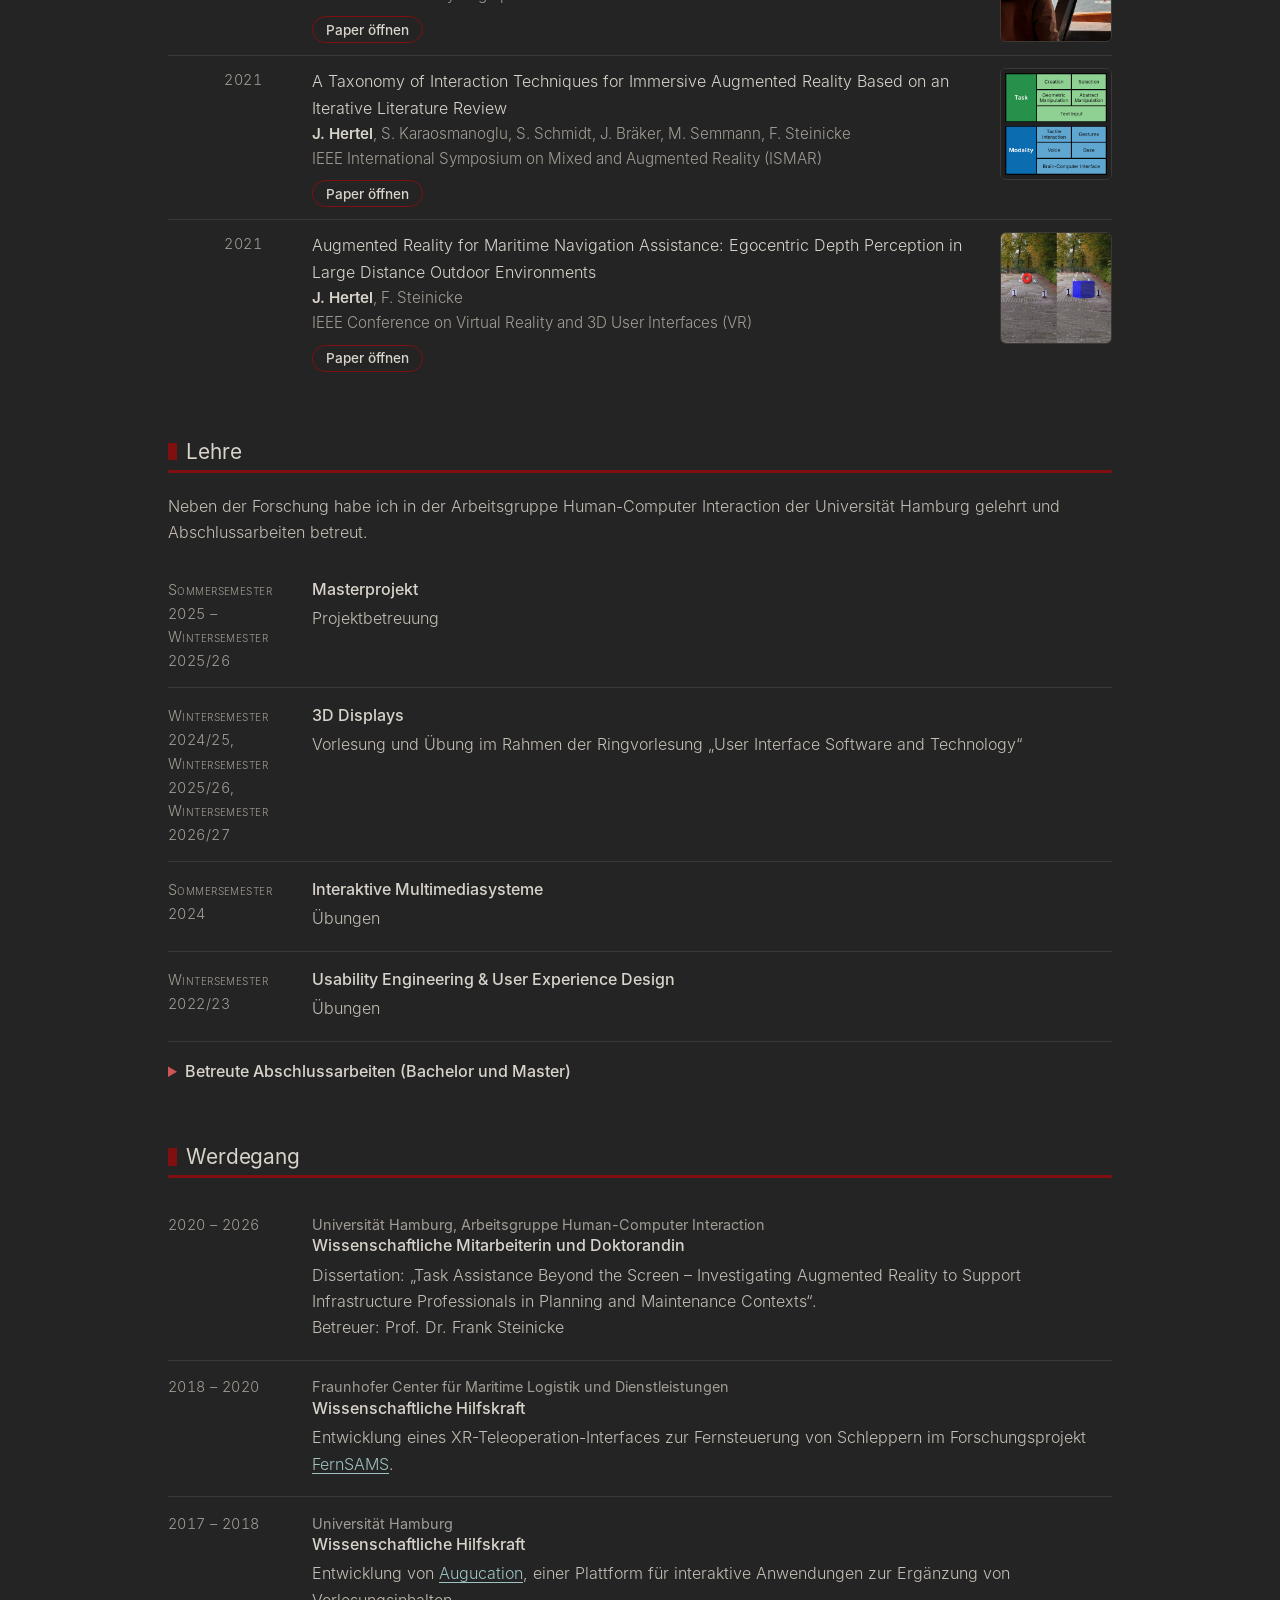
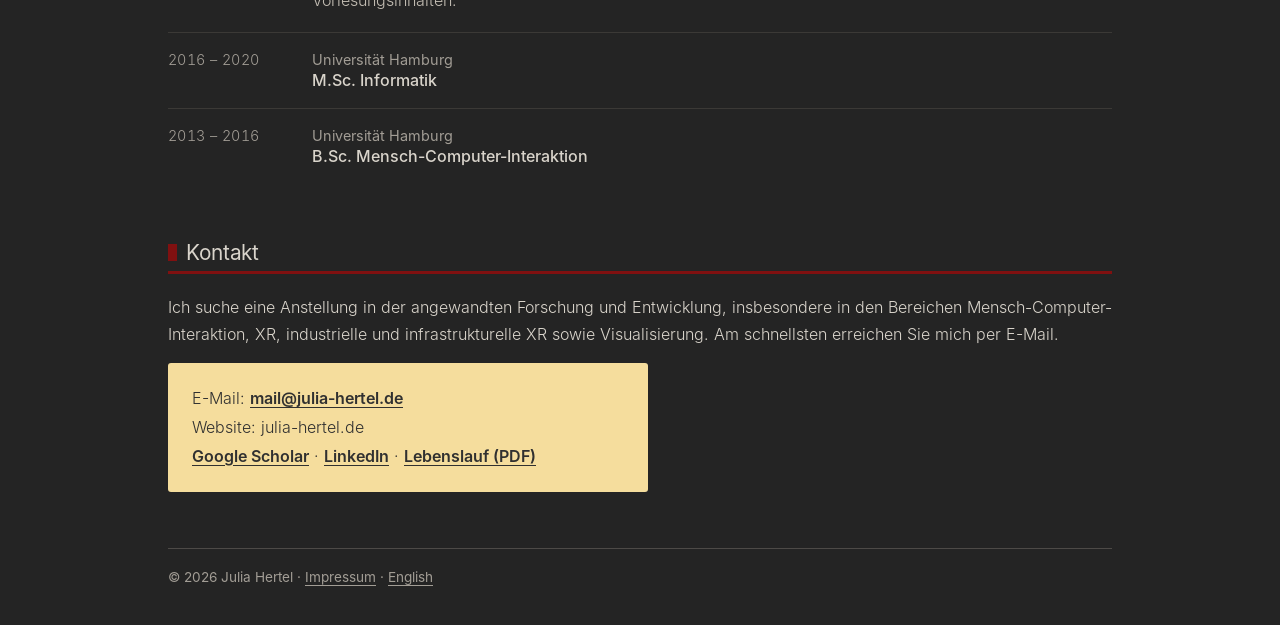
==== commit 27e7b400: "Update content and layout Co-Authored-By: Claude Sonnet 5.5 <noreply@anthropic.com> Claude-Session: " ====
--- a/de/index.html
+++ b/de/index.html
@@ -19,28 +19,28 @@
 <header class="top"><a class="brand" href="">Julia Hertel</a><a href="#projects">Projekte</a><a href="#publications">Publikationen</a><a href="#teaching">Lehre</a><a href="#background">Werdegang</a><a href="#contact">Kontakt</a><a class="lang" href="../index.html" hreflang="en" lang="en">English</a></header>
 <main id="main">
 <div class="hero"><p class="who">Forscherin und Entwicklerin für Mensch-Computer-Interaktion</p><div class="hd"><h1>Task Assistance Beyond the Screen</h1><p class="sub">Ich erforsche, wie Augmented Reality (AR) uns unterstützen kann, indem sie die reale und die virtuelle Welt verbindet. Ich arbeite mit Endnutzer:innen zusammen, vom ersten Workshop bis zum Test im Feld.</p></div>
-<ul class="kw" aria-label="Keywords"><li>Extended Reality</li><li>Augmented Reality</li><li>Nutzerzentrierte Entwicklung</li><li>Feldstudien</li><li>Visualisierung</li><li>Wahrnehmung</li></ul>
+<ul class="kw" aria-label="Keywords"><li>Mensch-Computer-Interaktion</li><li>Mixed Reality</li><li>Augmented Reality</li><li>Nutzerzentrierte Entwicklung</li><li>Feldstudien</li><li>Visualisierung</li><li>Wahrnehmung</li></ul>
 <div class="cta"><a class="btn ghost" href="../Julia-Hertel-Lebenslauf.pdf" target="_blank" rel="noopener">Lebenslauf (PDF)</a></div>
 <img class="photo hero-photo" src="../assets/img/julia-hertel-ar-on-ship.jpg" alt="Julia Hertel testet eine AR-Brille auf der Brücke eines Schiffs" width="1500" height="1000"></div>
 <section id="about"><h2>Über mich</h2><p class="intro">Ich bin wissenschaftliche Mitarbeiterin in der Arbeitsgruppe Human-Computer Interaction der Universität Hamburg. Ich habe meine Dissertation eingereicht, die Disputation ist für November 2026 geplant. Mich interessiert, wie uns Technologie bei der Interaktion mit der realen Welt unterstützen kann. Mein besonderes Interesse gilt AR und immersiven Technologien im Allgemeinen.</p><p class="intro">Ich entwerfe Konzepte gemeinsam mit den Menschen, die sie nutzen, entwickle Anwendungen für den Einsatz in der realen Welt und untersuche ihre Wirksamkeit und wahrgenommene Nützlichkeit in Feldstudien.</p></section>
 <section id="projects"><h2>Forschungsprojekte</h2><p class="intro">Während meiner Promotion an der Universität Hamburg war ich an mehreren Forschungsprojekten, überwiegend drittmittelfinanziert und eines im Auftrag der Industrie, in enger Zusammenarbeit mit Industrie- und Forschungspartnern beteiligt. Ein Schwerpunkt war zu untersuchen, wie AR Fachkräfte der Infrastruktur in Planung und Wartung unterstützen kann.</p>
-<article class="ev proj"><div class="when">2025 – 2026</div><div><div class="org">Gefördert durch EU Horizon</div><h3><a href="https://presence-xr.eu/">PRESENCE</a></h3><p class="subt"><span lang="en">A toolset for hyper-realistic and XR-based human-human and human-machine interactions</span></p><p>Entwicklung von Technologien für überzeugendere Präsenz in Extended Reality (XR), gegliedert in drei technische Säulen mit jeweils einem SDK: Holoportation, Haptik und intelligente virtuelle Menschen.</p><div class="pimgs"><figure style="flex:2.403 1 0%"><img src="../assets/img/web/proj-presence-1.jpg" alt="Ein intelligenter virtueller Mensch reagiert mit Mimik und Aktion auf eine Nutzerin." loading="lazy" width="721" height="300"></figure><figure style="flex:2.770 1 0%"><a href="../assets/img/web/proj-presence-architecture-full.png" target="_blank" rel="noopener"><img src="../assets/img/web/proj-presence-2.png" alt="Systemarchitektur: multimodales Prompting, strukturierte Ausgabe und das resultierende Verhalten eines intelligenten virtuellen Menschen." loading="lazy" width="831" height="300"></a></figure></div>
+<article class="ev proj"><div class="when">2025 – 2026</div><div><div class="org">Gefördert durch EU Horizon</div><h3><a href="https://presence-xr.eu/" target="_blank" rel="noopener">PRESENCE</a></h3><p class="subt"><span lang="en">A toolset for hyper-realistic and XR-based human-human and human-machine interactions</span></p><p>Entwicklung von Technologien für überzeugendere Präsenz in Extended Reality (XR), gegliedert in drei technische Säulen mit jeweils einem SDK: Holoportation, Haptik und intelligente virtuelle Menschen.</p><div class="pimgs"><figure style="flex:2.403 1 0%"><img src="../assets/img/web/proj-presence-1.jpg" alt="Ein intelligenter virtueller Mensch reagiert mit Mimik und Aktion auf eine Nutzerin." loading="lazy" width="721" height="300"></figure><figure style="flex:2.770 1 0%"><a href="../assets/img/web/proj-presence-architecture-full.png" target="_blank" rel="noopener"><img src="../assets/img/web/proj-presence-2.png" alt="Systemarchitektur: multimodales Prompting, strukturierte Ausgabe und das resultierende Verhalten eines intelligenten virtuellen Menschen." loading="lazy" width="831" height="300"></a></figure></div>
 <details class="role"><summary>Rolle</summary><ul><li>Co-Leitung des technischen Komitees</li><li>Co-Leitung der technischen Säule zu intelligenten virtuellen Menschen, mit Entwicklung eines Open-Source-Unity-SDK</li><li>Durchführung der nutzerzentrierten Evaluation aller technischen Säulen</li></ul></details>
 <details><summary>Hauptpublikationen</summary><div class="pd"><ul class="plist"><li><a href="#pub-2">Anthropomorphic AI: A Toolkit for Authoring and Interacting With Intelligent Virtual Agents for Extended Reality</a> (2026)</li></ul></div></details></div></article>
-<article class="ev proj"><div class="when">2023 – 2025</div><div><div class="org">Gefördert durch BMV</div><h3><a href="https://www.innovativehafentechnologien.de/wp-content/uploads/2023/01/Projektsteckbrief_HafenplanZen_2022-12-21_ma.pdf">HafenplanZen</a></h3><p class="subt">Strategische Hafenplanung auf Basis von digitalen Zwillingen</p><p>Die Entwicklung eines Hafenmasterplanungstools auf Basis eines digitalen Zwillings, das kollaborative Planung und Simulation von Verkehrsszenarien ermöglicht. Als technische Plattform haben wir einen Multi-Touch-Tisch in Kombination mit AR untersucht.</p><div class="pimgs"><figure style="flex:1.820 1 0%"><img src="../assets/img/web/proj-hafenplanzen-1.jpg" alt="Screenshot des 3D-Hafenmasterplanungstools mit dem Gebäudemenü." loading="lazy" width="546" height="300"></figure><figure style="flex:1.820 1 0%"><img src="../assets/img/web/proj-hafenplanzen-2.jpg" alt="Simulationsansicht eines Containerterminals von oben, mit Verkehr und Wiedergabesteuerung." loading="lazy" width="546" height="300"></figure><figure style="flex:1.480 1 0%"><img src="../assets/img/web/proj-hafenplanzen-3.jpg" alt="Hafenmodell auf dem Touchtisch." loading="lazy" width="444" height="300"></figure></div>
+<article class="ev proj"><div class="when">2023 – 2025</div><div><div class="org">Gefördert durch BMV</div><h3><a href="https://www.innovativehafentechnologien.de/wp-content/uploads/2023/01/Projektsteckbrief_HafenplanZen_2022-12-21_ma.pdf" target="_blank" rel="noopener">HafenplanZen</a></h3><p class="subt">Strategische Hafenplanung auf Basis von digitalen Zwillingen</p><p>Die Entwicklung eines Hafenmasterplanungstools auf Basis eines digitalen Zwillings, das kollaborative Planung und Simulation von Verkehrsszenarien ermöglicht. Als technische Plattform haben wir einen Multi-Touch-Tisch in Kombination mit AR untersucht.</p><div class="pimgs"><figure style="flex:1.820 1 0%"><img src="../assets/img/web/proj-hafenplanzen-1.jpg" alt="Screenshot des 3D-Hafenmasterplanungstools mit dem Gebäudemenü." loading="lazy" width="546" height="300"></figure><figure style="flex:1.820 1 0%"><img src="../assets/img/web/proj-hafenplanzen-2.jpg" alt="Simulationsansicht eines Containerterminals von oben, mit Verkehr und Wiedergabesteuerung." loading="lazy" width="546" height="300"></figure><figure style="flex:1.480 1 0%"><img src="../assets/img/web/proj-hafenplanzen-3.jpg" alt="Hafenmodell auf dem Touchtisch." loading="lazy" width="444" height="300"></figure></div>
 <details class="role"><summary>Rolle</summary><ul><li>Entwicklung des Hafenmasterplanungstools (3D-Visualisierung und Interaktion)</li><li>Durchführung der nutzerzentrierten Evaluation</li></ul></details>
 <details><summary>Hauptpublikationen</summary><div class="pd"><ul class="plist"><li><a href="#pub-3">Development and Evaluation of a Collaborative Touch Table Port Planning Support System</a> (2025)</li><li><a href="#pub-5">Adaptive Immersion: Mixed Reality Map Visualization With Gradual Transition</a> (2024)</li></ul></div></details></div></article>
-<article class="ev proj"><div class="when">2023 – 2024</div><div><div class="org">Gefördert durch BMFTR</div><h3><a href="https://www.rescue-mate.de/">RESCUE-MATE</a></h3><p class="subt">Dynamische Lageerstellung und Unterstützung für Rettungskräfte in komplexen Krisensituationen</p><p>Erstellung eines dynamischen Lagebilds von Krisen- und Katastrophensituationen aus fortlaufend eingebundenen Echtzeitdaten, das Rettungskräften umfassende Orientierung und Situationsbewertung ermöglicht. Wir haben untersucht, wie sich die beteiligten Organisationen in ihrer Zusammenarbeit unterstützen lassen, darunter Polizei, Feuerwehr und Hafenbehörde.</p><div class="pimgs"><figure style="flex:2.270 1 0%"><img src="../assets/img/web/proj-rescue-mate-1.jpg" alt="Einsatzkräfte arbeiten an einem Touchtisch mit Karte." loading="lazy" width="681" height="300"></figure><figure style="flex:2.903 1 0%"><img src="../assets/img/web/proj-rescue-mate-2-de-tile.png" alt="Wortwolke zentraler Themen der Anforderungsanalyse: Lagebild, Echtzeitdaten, Zusammenarbeit, Sensorik, Drohnen, soziale Medien, KI-Unterstützung und mehr." loading="lazy" width="871" height="300"></figure></div>
+<article class="ev proj"><div class="when">2023 – 2024</div><div><div class="org">Gefördert durch BMFTR</div><h3><a href="https://www.rescue-mate.de/" target="_blank" rel="noopener">RESCUE-MATE</a></h3><p class="subt">Dynamische Lageerstellung und Unterstützung für Rettungskräfte in komplexen Krisensituationen</p><p>Erstellung eines dynamischen Lagebilds von Krisen- und Katastrophensituationen aus fortlaufend eingebundenen Echtzeitdaten, das Rettungskräften umfassende Orientierung und Situationsbewertung ermöglicht. Wir haben untersucht, wie sich die beteiligten Organisationen in ihrer Zusammenarbeit unterstützen lassen, darunter Polizei, Feuerwehr und Hafenbehörde.</p><div class="pimgs"><figure style="flex:2.270 1 0%"><img src="../assets/img/web/proj-rescue-mate-1.jpg" alt="Einsatzkräfte arbeiten an einem Touchtisch mit Karte." loading="lazy" width="681" height="300"></figure><figure style="flex:2.903 1 0%"><img src="../assets/img/web/proj-rescue-mate-2-de-tile.png" alt="Wortwolke zentraler Themen der Anforderungsanalyse: Lagebild, Echtzeitdaten, Zusammenarbeit, Sensorik, Drohnen, soziale Medien, KI-Unterstützung und mehr." loading="lazy" width="871" height="300"></figure></div>
 <details class="role"><summary>Rolle</summary><ul><li>Mitarbeit am Forschungsantrag</li><li>Leitung der Anforderungsanalyse für das Lagebild</li></ul></details>
 <details><summary>Hauptpublikationen</summary><div class="pd"><ul class="plist"><li><a href="#pub-5">Adaptive Immersion: Mixed Reality Map Visualization With Gradual Transition</a> (2024)</li></ul></div></details></div></article>
 <article class="ev proj"><div class="when">2022 – 2025</div><div><div class="org">Auftragsforschung für Hamburger Energienetze über HITeC Hamburg</div><h3>AR-Unterstützung bei der Inspektion von Gasdruckregelanlagen</h3><p>Untersuchung, wie AR Techniker bei der Inspektion von Anlagen des örtlichen Gasnetzbetreibers unterstützen kann. Gemeinsam mit Beteiligten, vor allem technischem Personal, haben wir in einem nutzerzentrierten Prozess Anforderungen ermittelt und einen Prototyp entwickelt, mit Anwendungsfällen wie der 3D-Visualisierung verbauter Komponenten, digitalen Formularen in AR und der Darstellung unterirdischer Leitungen.</p><div class="pimgs"><figure style="flex:1.100 1 0%"><img src="../assets/img/web/proj-gas-2.jpg" alt="3D-Explosionsansicht eines Ventils in AR, eingeblendet an der realen Gasdruckregelanlage." loading="lazy" width="330" height="300"></figure><figure style="flex:1.260 1 0%"><img src="../assets/img/web/proj-gas-3.jpg" alt="AR-Hinweise an Ventilen: ein rotes Kreuz markiert das falsche Ventil, ein grüner Pfeil zeigt auf die richtige Leitung." loading="lazy" width="378" height="300"></figure><figure style="flex:1.090 1 0%"><img src="../assets/img/web/proj-gas-1.jpg" alt="Ein Techniker mit AR-Brille an einem Gasdruckregler, daneben ein digitales Inspektionsformular in AR." loading="lazy" width="327" height="300"></figure><figure style="flex:1.620 1 0%"><img src="../assets/img/web/proj-gas-4.jpg" alt="Unterirdische Leitungen in AR auf einer gepflasterten Fläche, in Grün und Rot." loading="lazy" width="486" height="300"></figure></div>
 <details class="role"><summary>Rolle</summary><ul><li>Analyse der Anforderungen der Techniker</li><li>Entwicklung von Prototypen in einem iterativen Prozess</li><li>Durchführung einer Langzeit-Feldstudie zur Evaluation des finalen Prototyps</li></ul></details>
 <details><summary>Hauptpublikationen</summary><div class="pd"><ul class="plist"><li><a href="#pub-7">Co-Design of an Augmented Reality Maintenance Tool for Gas Pressure Regulation Stations</a> (2022)</li></ul></div></details></div></article>
-<article class="ev proj"><div class="when">2020 – 2023</div><div><div class="org">Gefördert durch BMBF</div><h3><a href="https://wizard.tu-dortmund.de/">WizARd</a></h3><p class="subt">Wissensvernetzung und Kollaboration durch die Anwendung erweiterter Realität in produktionsnahen Dienstleistungen</p><p>Entwicklung eines Digitalisierungsassistenten, der AR/VR für kleine und mittlere Unternehmen (KMU) besser zugänglich macht, indem er die Entwicklung von AR/VR-Anwendungen mit einem No-Code/Low-Code-Ansatz unterstützt. Ein zentraler Anwendungsfall war der Einsatz von AR für die maritime Navigation im Hamburger Hafen.</p><div class="pimgs"><figure style="flex:1.780 1 0%"><img src="../assets/img/web/proj-wizard-1.jpg" alt="Ein Schiffsführer mit AR-Brille steuert ein Schiff entlang eines virtuellen Navigationspfads auf dem Wasser." loading="lazy" width="534" height="300"></figure><figure style="flex:1.930 1 0%"><img src="../assets/img/web/proj-wizard-2.jpg" alt="AR-Navigationsmarkierungen auf dem Wasser, gesehen von der Brücke eines Bootes." loading="lazy" width="579" height="300"></figure><figure style="flex:1.410 1 0%"><img src="../assets/img/web/proj-wizard-3.jpg" alt="Visualisierung der Wassertiefe als farbcodiertes Muster auf der Wasseroberfläche in AR." loading="lazy" width="423" height="300"></figure></div>
+<article class="ev proj"><div class="when">2020 – 2023</div><div><div class="org">Gefördert durch BMBF</div><h3><a href="https://wizard.tu-dortmund.de/" target="_blank" rel="noopener">WizARd</a></h3><p class="subt">Wissensvernetzung und Kollaboration durch die Anwendung erweiterter Realität in produktionsnahen Dienstleistungen</p><p>Entwicklung eines Digitalisierungsassistenten, der AR/VR für kleine und mittlere Unternehmen (KMU) besser zugänglich macht, indem er die Entwicklung von AR/VR-Anwendungen mit einem No-Code/Low-Code-Ansatz unterstützt. Ein zentraler Anwendungsfall war der Einsatz von AR für die maritime Navigation im Hamburger Hafen.</p><div class="pimgs"><figure style="flex:1.780 1 0%"><img src="../assets/img/web/proj-wizard-1.jpg" alt="Ein Schiffsführer mit AR-Brille steuert ein Schiff entlang eines virtuellen Navigationspfads auf dem Wasser." loading="lazy" width="534" height="300"></figure><figure style="flex:1.930 1 0%"><img src="../assets/img/web/proj-wizard-2.jpg" alt="AR-Navigationsmarkierungen auf dem Wasser, gesehen von der Brücke eines Bootes." loading="lazy" width="579" height="300"></figure><figure style="flex:1.410 1 0%"><img src="../assets/img/web/proj-wizard-3.jpg" alt="Visualisierung der Wassertiefe als farbcodiertes Muster auf der Wasseroberfläche in AR." loading="lazy" width="423" height="300"></figure></div>
 <details class="role"><summary>Rolle</summary><ul><li>Erforschung von Visualisierungs- und Interaktionsparadigmen</li><li>Entwicklung und Evaluation von AR/VR-Prototypen</li></ul></details>
 <details><summary>Hauptpublikationen</summary><div class="pd"><ul class="plist"><li><a href="#pub-6">Welcome AboARd! Evaluating Augmented Reality as a Skipper&#x27;s Navigator</a> (2023)</li><li><a href="#pub-9">A Taxonomy of Interaction Techniques for Immersive Augmented Reality Based on an Iterative Literature Review</a> (2021)</li><li><a href="#pub-10">Augmented Reality for Maritime Navigation Assistance: Egocentric Depth Perception in Large Distance Outdoor Environments</a> (2021)</li></ul></div></details></div></article>
 </section>
-<section id="publications"><h2>Hauptpublikationen</h2><p>Auswahl der wichtigsten Publikationen. Eine vollständige Liste der Publikationen findet sich auf <a href="https://scholar.google.com/citations?user=BwDJDRgAAAAJ">Google Scholar</a>.</p>
+<section id="publications"><h2>Hauptpublikationen</h2><p>Auswahl der wichtigsten Publikationen. Eine vollständige Liste meiner Publikationen findet sich auf <a href="https://scholar.google.com/citations?user=BwDJDRgAAAAJ" target="_blank" rel="noopener">Google Scholar</a>.</p>
 <ul class="pubs">
 <li class="pub has-thumb" id="pub-0"><span class="y">2026</span><div><p class="t" lang="en">Augmented Reality for In-Situ Soil Moisture Visualization to Support Irrigation of Sports Fields</p><p class="a">L. Flaig, <b>J. Hertel</b>, F. Steinicke</p><p class="v">IEEE International Symposium on Mixed and Augmented Reality Adjunct (ISMAR-Adjunct), in press</p><p class="pb"><span class="pbtn off" aria-disabled="true">Folgt bald</span></p></div><img class="pthumb" src="../assets/img/web/pub-soil-moisture.jpg" alt="AR-Ansicht eines Sportplatzes mit farbcodierten Bodenfeuchte-Zonen und Markern, gesehen durch eine AR-Brille." width="360" height="360" loading="lazy"></li>
 <li class="pub has-thumb" id="pub-1"><span class="y">2026</span><div><p class="t" lang="en">Augmented Reality for Tabletop and In-Situ Visualization of Road Construction Drawings to Support Engineers</p><p class="a">J. Münster, <b>J. Hertel</b>, F. Steinicke</p><p class="v">Proceedings of the Extended Abstracts of the 2026 CHI Conference on Human Factors in Computing Systems (CHI EA)</p><p class="pb"><a class="pbtn" href="https://dl.acm.org/doi/pdf/10.1145/3772363.3799371" target="_blank" rel="noopener">Paper öffnen</a></p></div><img class="pthumb" src="../assets/img/web/pub-road-construction.jpg" alt="Straßenbauplan in AR auf einer Straße visualisiert, mit Absperrungen und Markierungen." width="360" height="360" loading="lazy"></li>
@@ -55,9 +55,9 @@
 <li class="pub has-thumb" id="pub-10"><span class="y">2021</span><div><p class="t" lang="en">Augmented Reality for Maritime Navigation Assistance: Egocentric Depth Perception in Large Distance Outdoor Environments</p><p class="a"><b>J. Hertel</b>, F. Steinicke</p><p class="v">IEEE Conference on Virtual Reality and 3D User Interfaces (VR)</p><p class="pb"><a class="pbtn" href="https://ieeexplore.ieee.org/stamp/stamp.jsp?tp=&amp;arnumber=9417722" target="_blank" rel="noopener">Paper öffnen</a></p></div><img class="pthumb" src="../assets/img/web/pub-maritime-navigation.jpg" alt="Zwei AR-Ansichten auf einer gepflasterten Fläche: ein roter Ring und ein blauer Würfel in unterschiedlicher Entfernung, neben nummerierten Markern." width="360" height="360" loading="lazy"></li>
 </ul></section>
 <section id="teaching"><h2>Lehre</h2><p class="intro">Neben der Forschung habe ich in der Arbeitsgruppe Human-Computer Interaction der Universität Hamburg gelehrt und Abschlussarbeiten betreut.</p><div class="ev"><div class="when">Sommersemester 2025 – Wintersemester 2025/26</div><div><h3>Masterprojekt</h3><p>Projektbetreuung</p></div></div><div class="ev"><div class="when">Wintersemester 2024/25, Wintersemester 2025/26, Wintersemester 2026/27</div><div><h3><span lang="en">3D Displays</span></h3><p>Vorlesung und Übung im Rahmen der Ringvorlesung <span lang="en">„User Interface Software and Technology“</span></p></div></div><div class="ev"><div class="when">Sommersemester 2024</div><div><h3>Interaktive Multimediasysteme</h3><p>Übungen</p></div></div><div class="ev"><div class="when">Wintersemester 2022/23</div><div><h3><span lang="en">Usability Engineering &amp; User Experience Design</span></h3><p>Übungen</p></div></div><details class="theses"><summary>Betreute Abschlussarbeiten (Bachelor und Master)</summary><ul class="tlist"><li><span class="y">2026</span><div><span lang="en">From Planning to Reconciliation: Reducing Articulation Work in Shared Households through Contestable AI</span></div></li><li><span class="y">2026</span><div><span lang="en">Progressive Disclosure of Concept Maps Beyond Conversational-Agent Guidance: A VR Instructional Approach for Cabin Safety and Emergency Procedures</span></div></li><li><span class="y">2026</span><div><span lang="en">A Digital Companion for a Surf Competition: User-Centered Development of an Event App for the Adh Open</span></div></li><li><span class="y">2025</span><div><span lang="en">User Interactions on Multi-Touch Surfaces: Effects of Adjustable Tilt and Height</span></div></li><li><span class="y">2025</span><div><span lang="en">Comparing UX Design Trends (Flat Design vs. Skeuomorphism) and Interaction Methods (Natural vs. Universal) in Office-Themed Augmented Reality Environments</span></div></li><li><span class="y">2025</span><div><span>Die Kunst der Platzierung: Evaluierung einer Taxonomie für die Anordnung von Benutzeroberflächen-Elementen in einem kombinierten Touchtisch-Augmented-Reality-Setting</span></div></li><li><span class="y">2025</span><div><span>Potenzielle Einsetzbarkeit von Augmented Reality in der Straßen- und Verkehrsplanung</span><a class="tlink" href="#pub-1">Als Paper veröffentlicht &rarr;</a></div></li><li><span class="y">2025</span><div><span lang="en">Augmented Reality based Soil Moisture Visualization for Optimized Irrigation Decision on Sport Fields</span><a class="tlink" href="#pub-0">Als Paper veröffentlicht &rarr;</a></div></li><li><span class="y">2025</span><div><span lang="en">Mold vs. Draw: Comparison and Evaluation of two Terrain Design Techniques in Augmented Reality</span></div></li><li><span class="y">2024</span><div><span lang="en">Investigation of the Effects of Technical Parameters in Augmented Reality in the Context of Data Visualization</span><a class="tlink" href="#pub-4">Als Paper veröffentlicht &rarr;</a></div></li><li><span class="y">2024</span><div><span lang="en">Evaluating the Effectiveness of Combined Nudging Techniques in E-Commerce: A Focus on Scarcity, Social Proof, and Salience Nudges</span></div></li><li><span class="y">2023</span><div><span>Einfluss auf die wahrgenommene Selbstoffenbarung, Vertrauen und Sympathie in einer Video-CMC basierten Online-Dating Umgebung</span></div></li><li><span class="y">2023</span><div><span>Der Einfluss der Art der sozialen Interaktion auf die Motivation unter Berücksichtigung des Geschlechts im Kontext einer gamifizierten Lernapp</span></div></li><li><span class="y">2023</span><div><span>Nutzerzentrierte Entwicklung einer Augmented Reality Trainingsanwendung für den Fußballsport</span></div></li><li><span class="y">2022</span><div><span>Die Relevanz von Design Guidelines auf die Usability von Theater- und Museumswebsites</span></div></li><li><span class="y">2022</span><div><span>Skeuomorphismus vs. Flat Design vs. Neumorphismus. Ein Vergleich der User Experience hinsichtlich altersbedingter Unterschiede</span></div></li></ul></details></section>
-<section id="background"><h2>Werdegang</h2><div class="ev"><div class="when">2020 – 2026</div><div><div class="org">Universität Hamburg, Arbeitsgruppe Human-Computer Interaction</div><h3>Wissenschaftliche Mitarbeiterin und Doktorandin</h3><p>Dissertation: „Task Assistance Beyond the Screen – Investigating Augmented Reality to Support Infrastructure Professionals in Planning and Maintenance Contexts“.<br>Betreuer: Prof. Dr. Frank Steinicke</p></div></div><div class="ev"><div class="when">2018 – 2020</div><div><div class="org">Fraunhofer Center für Maritime Logistik und Dienstleistungen</div><h3>Wissenschaftliche Hilfskraft</h3><p>Entwicklung eines XR-Teleoperation-Interfaces zur Fernsteuerung von Schleppern im Forschungsprojekt <a href="https://www.cml.fraunhofer.de/de/forschungsprojekte1/FernSAMS.html">FernSAMS</a>.</p></div></div><div class="ev"><div class="when">2017 – 2018</div><div><div class="org">Universität Hamburg</div><h3>Wissenschaftliche Hilfskraft</h3><p>Entwicklung von Augucation, einer webbasierten Plattform für interaktive Anwendungen zur Ergänzung von Vorlesungsinhalten.</p></div></div><div class="ev"><div class="when">2016 – 2020</div><div><div class="org">Universität Hamburg</div><h3>M.Sc. Informatik</h3></div></div><div class="ev"><div class="when">2013 – 2016</div><div><div class="org">Universität Hamburg</div><h3>B.Sc. Mensch-Computer-Interaktion</h3></div></div></section>
+<section id="background"><h2>Werdegang</h2><div class="ev"><div class="when">2020 – 2026</div><div><div class="org">Universität Hamburg, Arbeitsgruppe Human-Computer Interaction</div><h3>Wissenschaftliche Mitarbeiterin und Doktorandin</h3><p>Dissertation: „Task Assistance Beyond the Screen – Investigating Augmented Reality to Support Infrastructure Professionals in Planning and Maintenance Contexts“.<br>Betreuer: Prof. Dr. Frank Steinicke</p></div></div><div class="ev"><div class="when">2018 – 2020</div><div><div class="org">Fraunhofer Center für Maritime Logistik und Dienstleistungen</div><h3>Wissenschaftliche Hilfskraft</h3><p>Entwicklung eines XR-Teleoperation-Interfaces zur Fernsteuerung von Schleppern im Forschungsprojekt <a href="https://www.cml.fraunhofer.de/de/forschungsprojekte1/FernSAMS.html" target="_blank" rel="noopener">FernSAMS</a>.</p></div></div><div class="ev"><div class="when">2017 – 2018</div><div><div class="org">Universität Hamburg</div><h3>Wissenschaftliche Hilfskraft</h3><p>Entwicklung von <a href="https://augucation.github.io/list" target="_blank" rel="noopener">Augucation</a>, einer Plattform für interaktive Anwendungen zur Ergänzung von Vorlesungsinhalten.</p></div></div><div class="ev"><div class="when">2016 – 2020</div><div><div class="org">Universität Hamburg</div><h3>M.Sc. Informatik</h3></div></div><div class="ev"><div class="when">2013 – 2016</div><div><div class="org">Universität Hamburg</div><h3>B.Sc. Mensch-Computer-Interaktion</h3></div></div></section>
 <section id="contact"><h2>Kontakt</h2><p>Ich suche eine Anstellung in der angewandten Forschung und Entwicklung, insbesondere in den Bereichen Mensch-Computer-Interaktion, XR, industrielle und infrastrukturelle XR sowie Visualisierung. Am schnellsten erreichen Sie mich per E-Mail.</p>
-<div class="box"><p>E-Mail: <a href="mailto:mail@julia-hertel.de">mail@julia-hertel.de</a></p><p>Website: julia-hertel.de</p><p><a href="https://scholar.google.com/citations?user=BwDJDRgAAAAJ">Google Scholar</a> · <a href="https://www.linkedin.com/in/julia-hertel-2014a81ab/" target="_blank" rel="noopener">LinkedIn</a> · <a href="../Julia-Hertel-Lebenslauf.pdf" target="_blank" rel="noopener">Lebenslauf (PDF)</a></p></div></section>
+<div class="box"><p>E-Mail: <a href="mailto:mail@julia-hertel.de">mail@julia-hertel.de</a></p><p>Website: julia-hertel.de</p><p><a href="https://scholar.google.com/citations?user=BwDJDRgAAAAJ" target="_blank" rel="noopener">Google Scholar</a> · <a href="https://www.linkedin.com/in/julia-hertel-2014a81ab/" target="_blank" rel="noopener">LinkedIn</a> · <a href="../Julia-Hertel-Lebenslauf.pdf" target="_blank" rel="noopener">Lebenslauf (PDF)</a></p></div></section>
 </main>
 <footer>© 2026 Julia Hertel · <a href="impressum.html">Impressum</a> · <a href="../index.html" hreflang="en" lang="en">English</a></footer>
 </div>
--- a/assets/style.css
+++ b/assets/style.css
@@ -251,3 +251,26 @@
 
 /* hero: let the last text line sit on the photo's bottom edge (cancel the line box's trailing space) */
 .hero .hd .sub{margin-bottom:-.36em}
+
+/* hero keywords: seven chips still fit in one line on wide screens */
+.hero .kw li{font-size:.76rem;padding:.4rem .62rem}
+.hero .kw{gap:.3rem}
+@media (max-width:1000px){.hero .kw{flex-wrap:wrap;justify-content:flex-start;gap:.4rem .45rem}}
+
+/* wide screens: years start at the left text edge (level with the headings and intro text above) */
+@media (min-width:761px){
+  .ev{grid-template-columns:7.5rem 1fr}
+  .when{text-align:left}
+}
+
+/* wide screens: publication years use the same left-aligned column as the project years */
+@media (min-width:761px){
+  .pub{grid-template-columns:7.5rem 1fr;column-gap:1.5rem}
+  .pub.has-thumb{grid-template-columns:7.5rem 1fr 112px}
+  .pub .y{text-align:left;font-size:.9rem;font-variant-numeric:tabular-nums;letter-spacing:.03em}
+}
+
+/* publication years end where the project year range ends (right-aligned within that width) */
+@media (min-width:761px){
+  .pub .y{text-align:right;padding-right:1.625rem}
+}
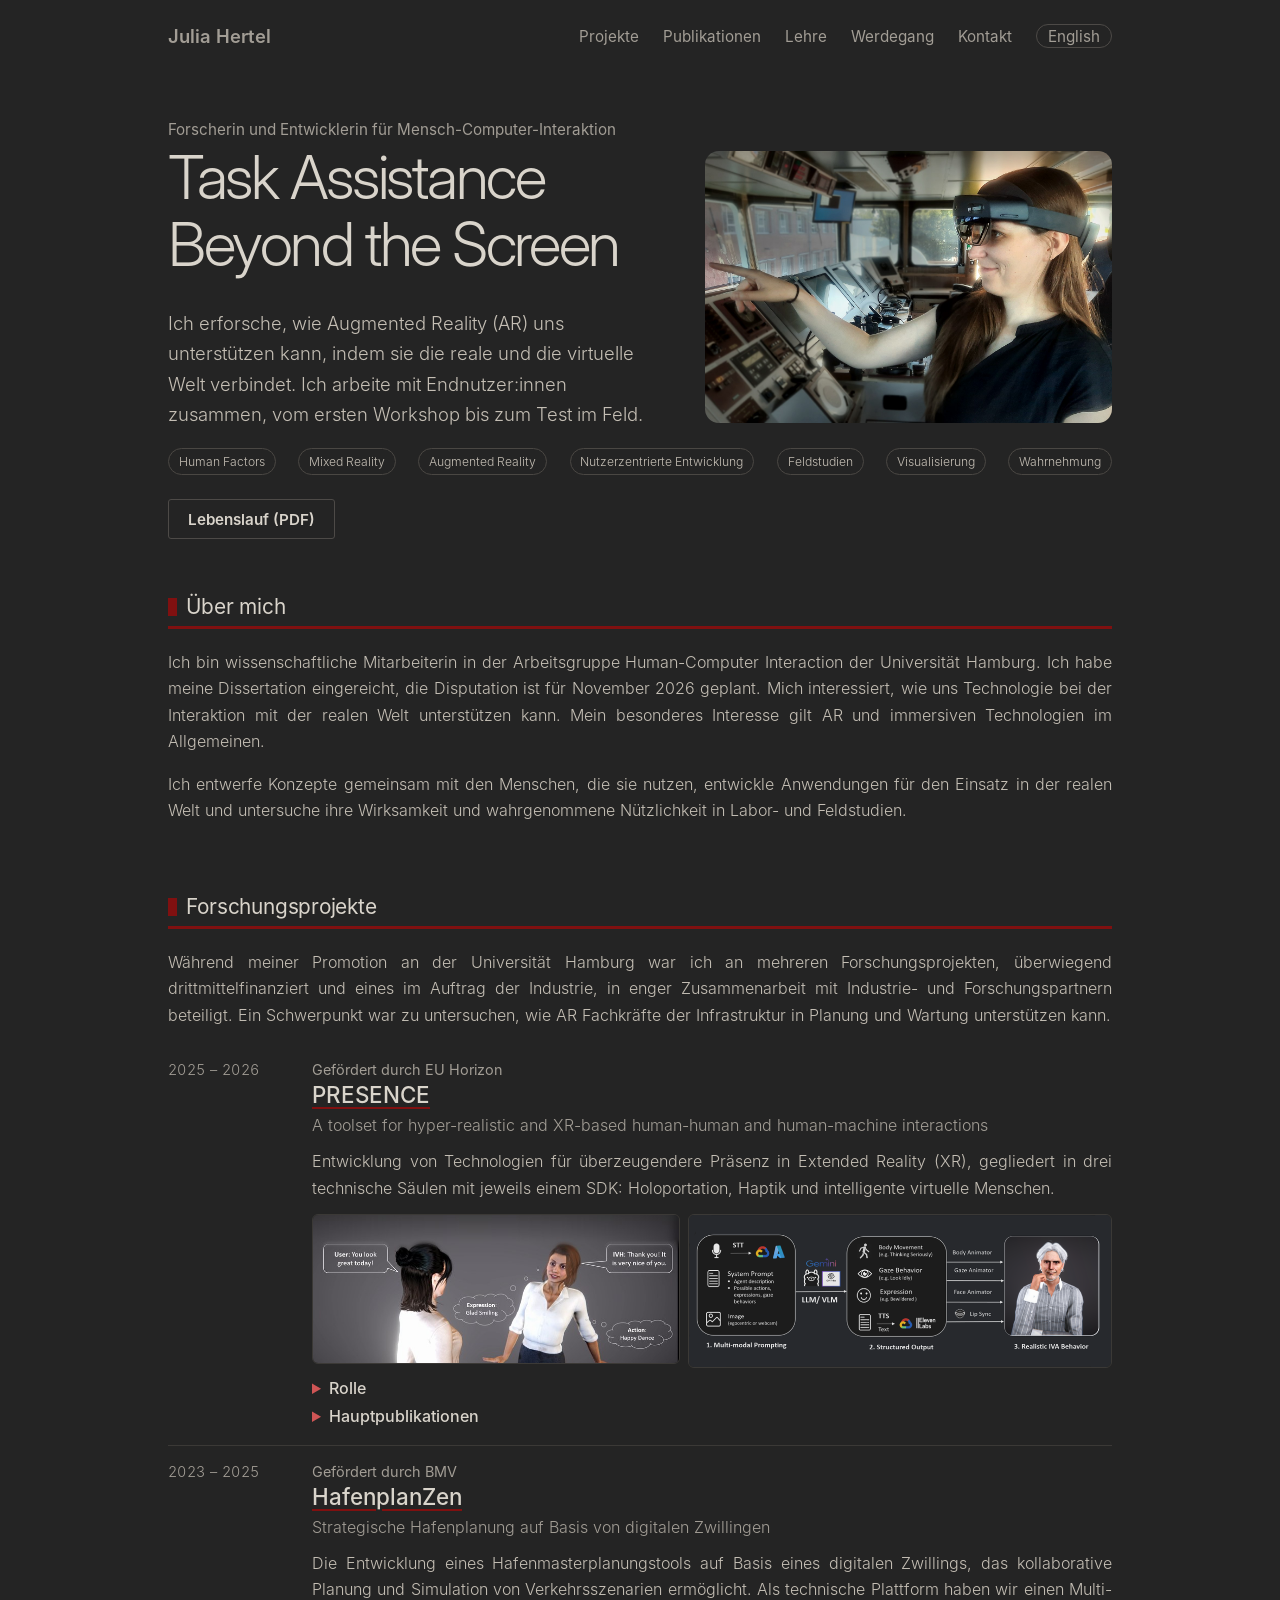
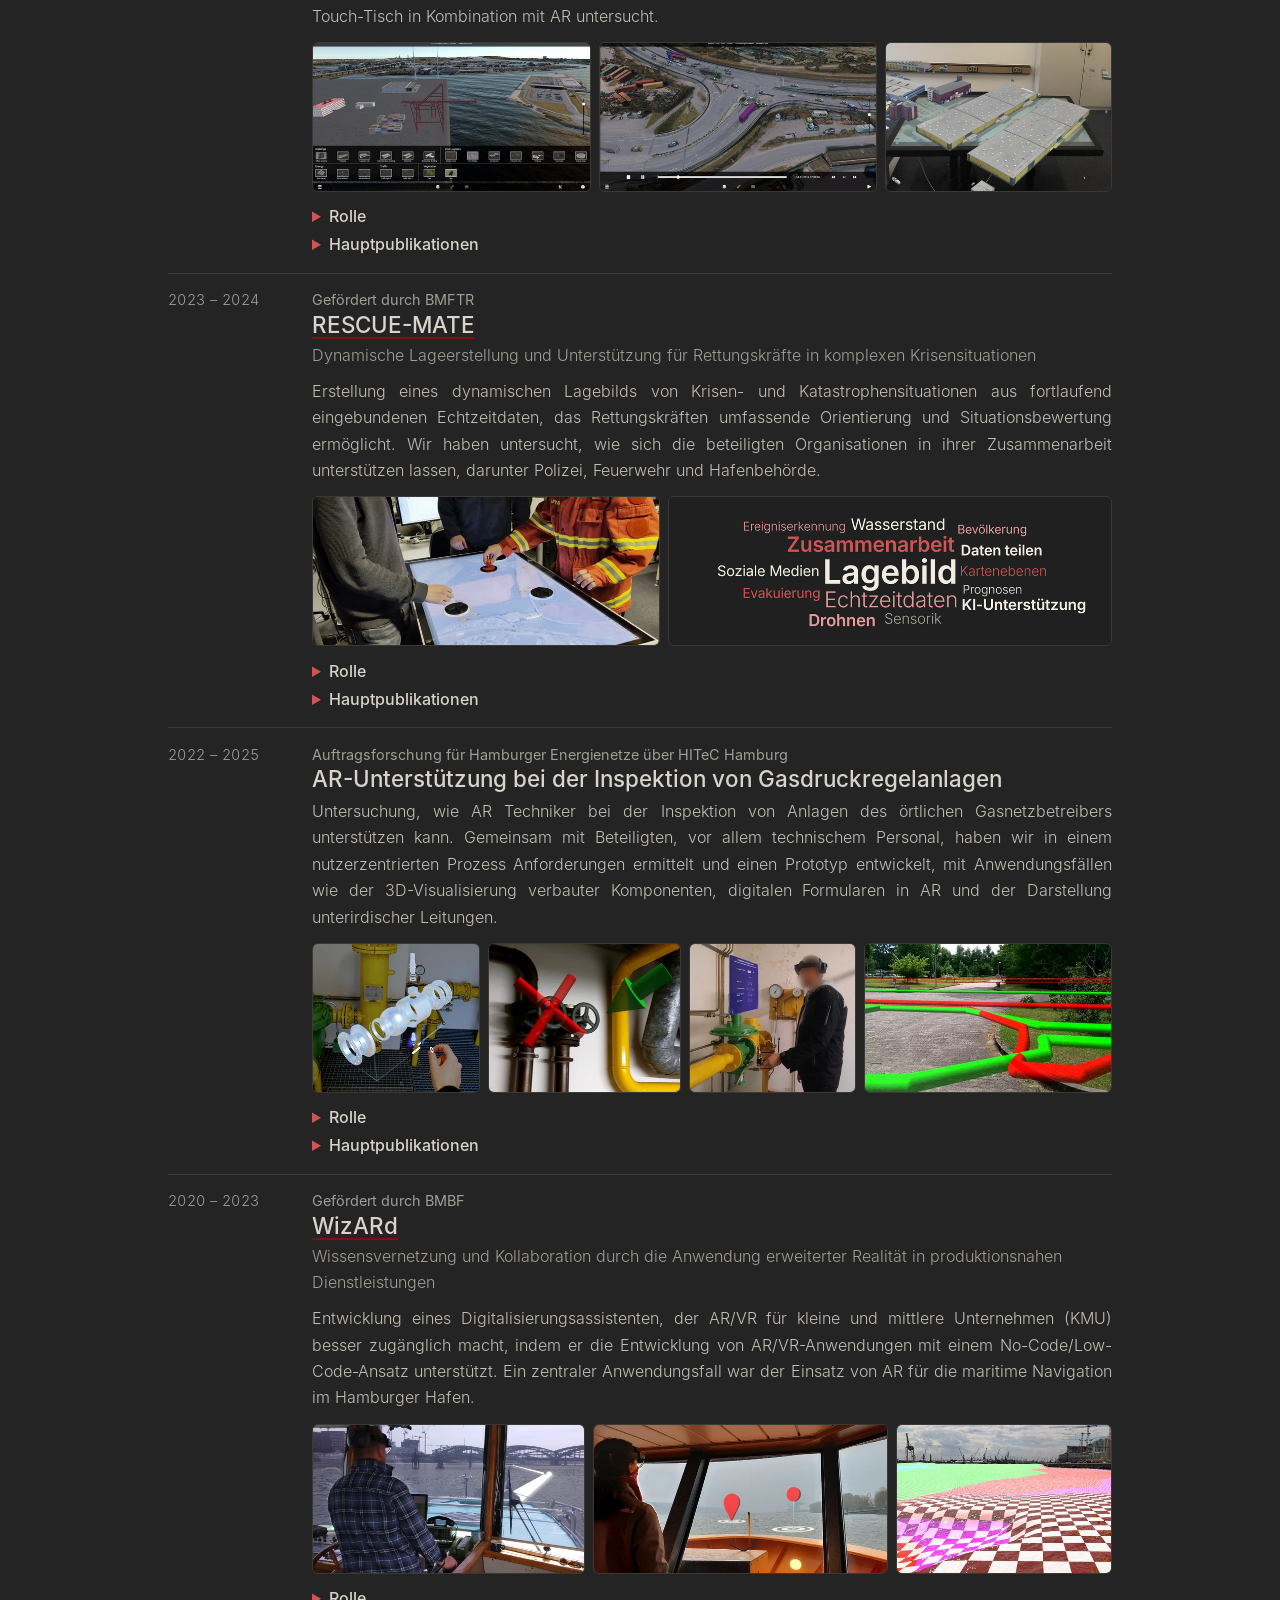
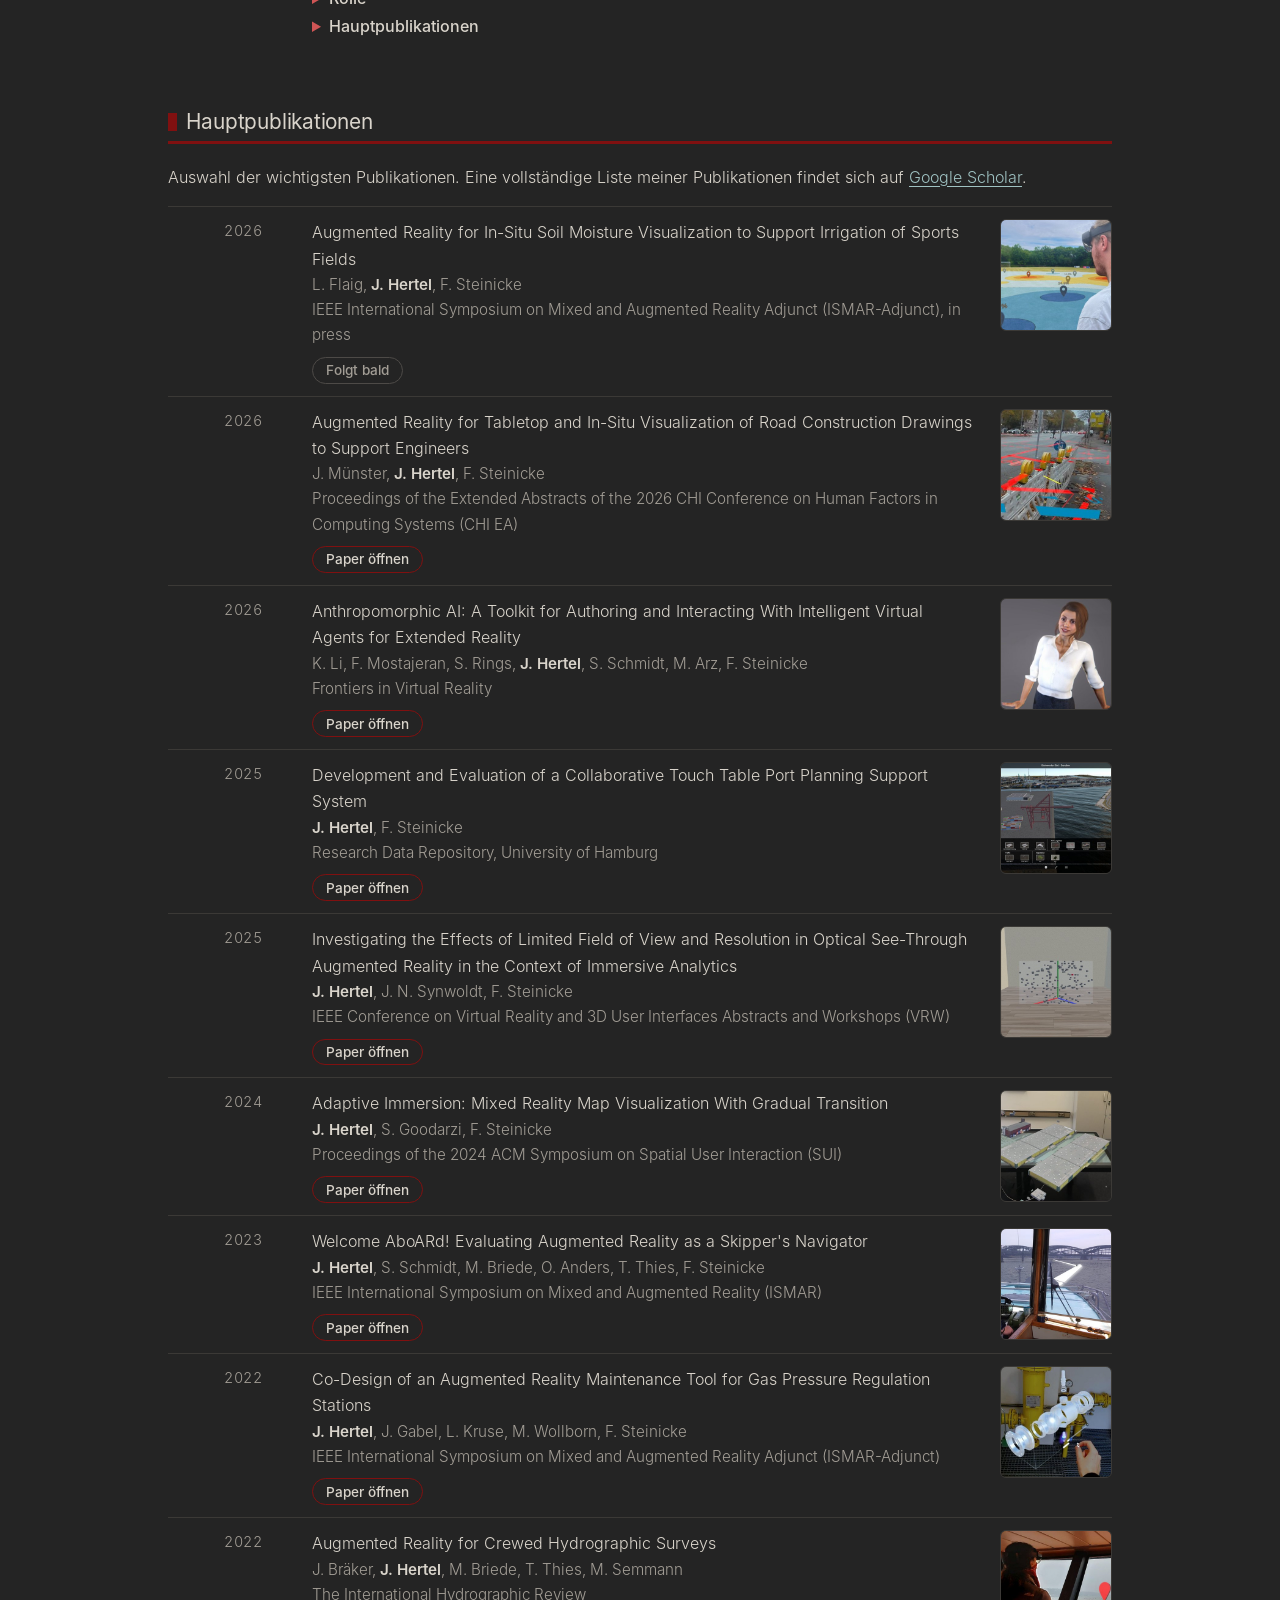
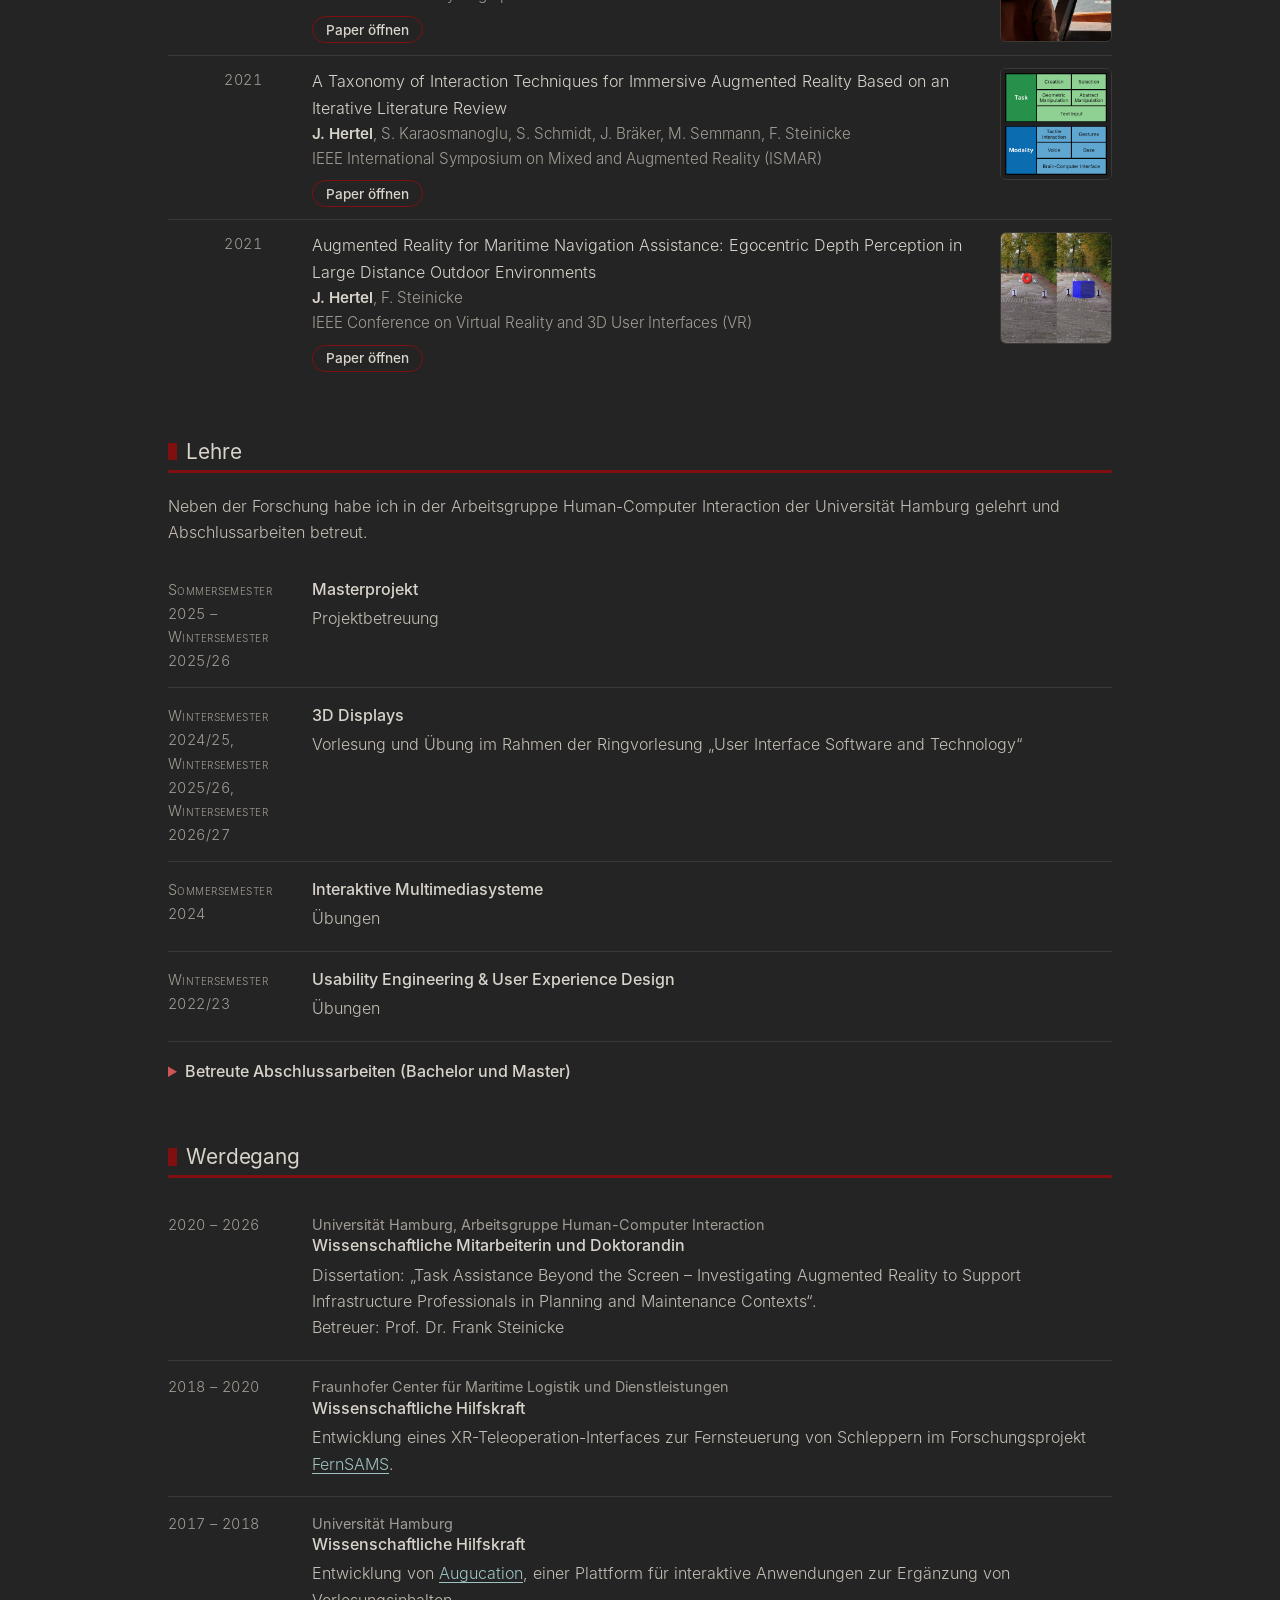
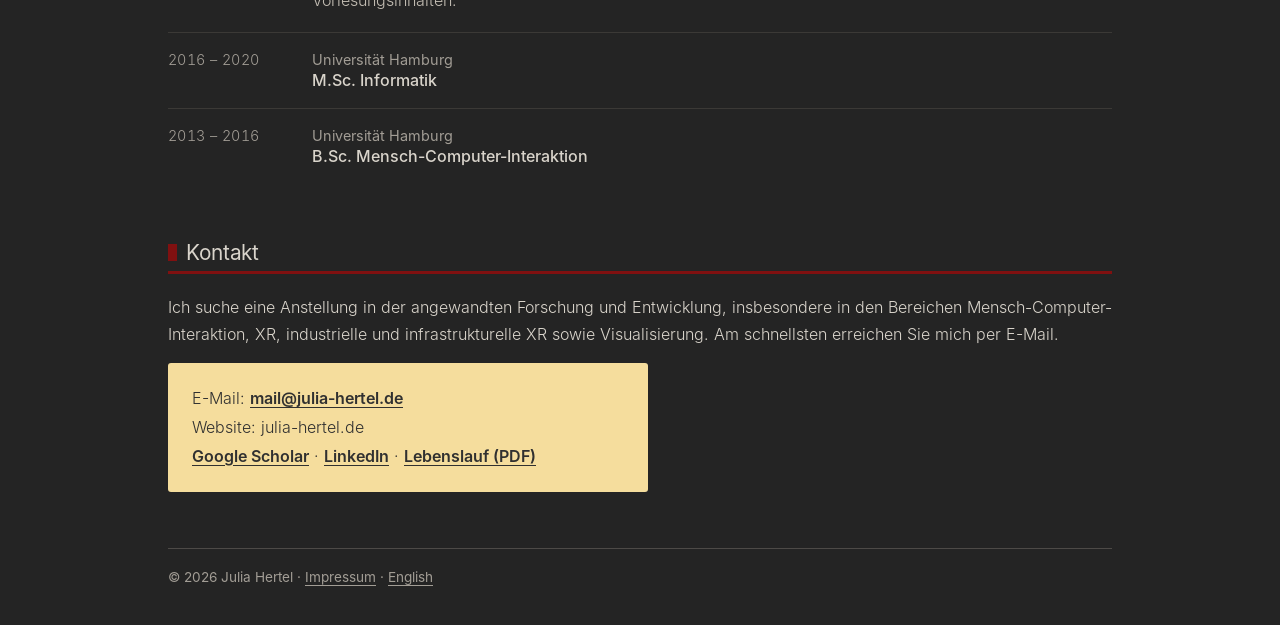
==== commit b4bcb8f4: "Update content and layout Co-Authored-By: Claude Sonnet 5.5 <noreply@anthropic.com> Claude-Session: " ====
--- a/de/index.html
+++ b/de/index.html
@@ -19,10 +19,10 @@
 <header class="top"><a class="brand" href="">Julia Hertel</a><a href="#projects">Projekte</a><a href="#publications">Publikationen</a><a href="#teaching">Lehre</a><a href="#background">Werdegang</a><a href="#contact">Kontakt</a><a class="lang" href="../index.html" hreflang="en" lang="en">English</a></header>
 <main id="main">
 <div class="hero"><p class="who">Forscherin und Entwicklerin für Mensch-Computer-Interaktion</p><div class="hd"><h1>Task Assistance Beyond the Screen</h1><p class="sub">Ich erforsche, wie Augmented Reality (AR) uns unterstützen kann, indem sie die reale und die virtuelle Welt verbindet. Ich arbeite mit Endnutzer:innen zusammen, vom ersten Workshop bis zum Test im Feld.</p></div>
-<ul class="kw" aria-label="Keywords"><li>Mensch-Computer-Interaktion</li><li>Mixed Reality</li><li>Augmented Reality</li><li>Nutzerzentrierte Entwicklung</li><li>Feldstudien</li><li>Visualisierung</li><li>Wahrnehmung</li></ul>
+<ul class="kw" aria-label="Keywords"><li>Human Factors</li><li>Mixed Reality</li><li>Augmented Reality</li><li>Nutzerzentrierte Entwicklung</li><li>Feldstudien</li><li>Visualisierung</li><li>Wahrnehmung</li></ul>
 <div class="cta"><a class="btn ghost" href="../Julia-Hertel-Lebenslauf.pdf" target="_blank" rel="noopener">Lebenslauf (PDF)</a></div>
 <img class="photo hero-photo" src="../assets/img/julia-hertel-ar-on-ship.jpg" alt="Julia Hertel testet eine AR-Brille auf der Brücke eines Schiffs" width="1500" height="1000"></div>
-<section id="about"><h2>Über mich</h2><p class="intro">Ich bin wissenschaftliche Mitarbeiterin in der Arbeitsgruppe Human-Computer Interaction der Universität Hamburg. Ich habe meine Dissertation eingereicht, die Disputation ist für November 2026 geplant. Mich interessiert, wie uns Technologie bei der Interaktion mit der realen Welt unterstützen kann. Mein besonderes Interesse gilt AR und immersiven Technologien im Allgemeinen.</p><p class="intro">Ich entwerfe Konzepte gemeinsam mit den Menschen, die sie nutzen, entwickle Anwendungen für den Einsatz in der realen Welt und untersuche ihre Wirksamkeit und wahrgenommene Nützlichkeit in Feldstudien.</p></section>
+<section id="about"><h2>Über mich</h2><p class="intro">Ich bin wissenschaftliche Mitarbeiterin in der Arbeitsgruppe Human-Computer Interaction der Universität Hamburg. Ich habe meine Dissertation eingereicht, die Disputation ist für November 2026 geplant. Mich interessiert, wie uns Technologie bei der Interaktion mit der realen Welt unterstützen kann. Mein besonderes Interesse gilt AR und immersiven Technologien im Allgemeinen.</p><p class="intro">Ich entwerfe Konzepte gemeinsam mit den Menschen, die sie nutzen, entwickle Anwendungen für den Einsatz in der realen Welt und untersuche ihre Wirksamkeit und wahrgenommene Nützlichkeit in Labor- und Feldstudien.</p></section>
 <section id="projects"><h2>Forschungsprojekte</h2><p class="intro">Während meiner Promotion an der Universität Hamburg war ich an mehreren Forschungsprojekten, überwiegend drittmittelfinanziert und eines im Auftrag der Industrie, in enger Zusammenarbeit mit Industrie- und Forschungspartnern beteiligt. Ein Schwerpunkt war zu untersuchen, wie AR Fachkräfte der Infrastruktur in Planung und Wartung unterstützen kann.</p>
 <article class="ev proj"><div class="when">2025 – 2026</div><div><div class="org">Gefördert durch EU Horizon</div><h3><a href="https://presence-xr.eu/" target="_blank" rel="noopener">PRESENCE</a></h3><p class="subt"><span lang="en">A toolset for hyper-realistic and XR-based human-human and human-machine interactions</span></p><p>Entwicklung von Technologien für überzeugendere Präsenz in Extended Reality (XR), gegliedert in drei technische Säulen mit jeweils einem SDK: Holoportation, Haptik und intelligente virtuelle Menschen.</p><div class="pimgs"><figure style="flex:2.403 1 0%"><img src="../assets/img/web/proj-presence-1.jpg" alt="Ein intelligenter virtueller Mensch reagiert mit Mimik und Aktion auf eine Nutzerin." loading="lazy" width="721" height="300"></figure><figure style="flex:2.770 1 0%"><a href="../assets/img/web/proj-presence-architecture-full.png" target="_blank" rel="noopener"><img src="../assets/img/web/proj-presence-2.png" alt="Systemarchitektur: multimodales Prompting, strukturierte Ausgabe und das resultierende Verhalten eines intelligenten virtuellen Menschen." loading="lazy" width="831" height="300"></a></figure></div>
 <details class="role"><summary>Rolle</summary><ul><li>Co-Leitung des technischen Komitees</li><li>Co-Leitung der technischen Säule zu intelligenten virtuellen Menschen, mit Entwicklung eines Open-Source-Unity-SDK</li><li>Durchführung der nutzerzentrierten Evaluation aller technischen Säulen</li></ul></details>
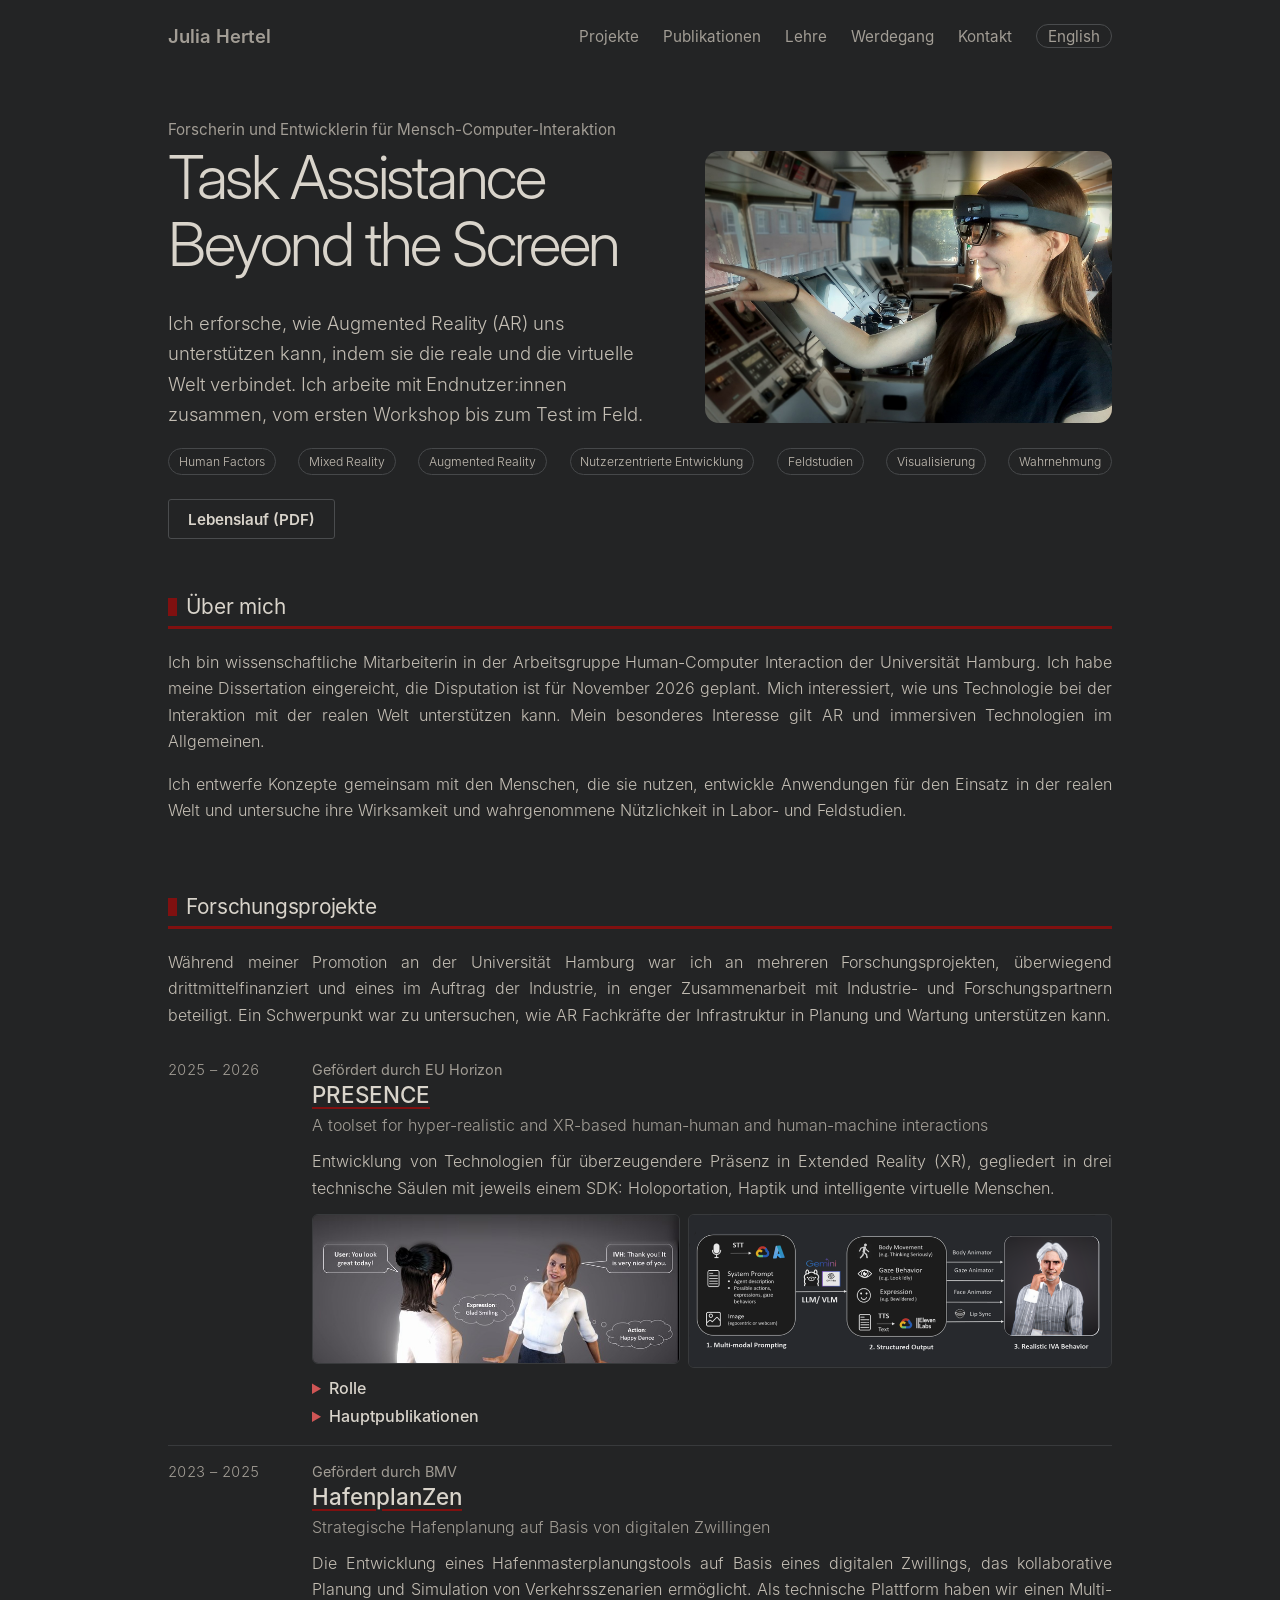
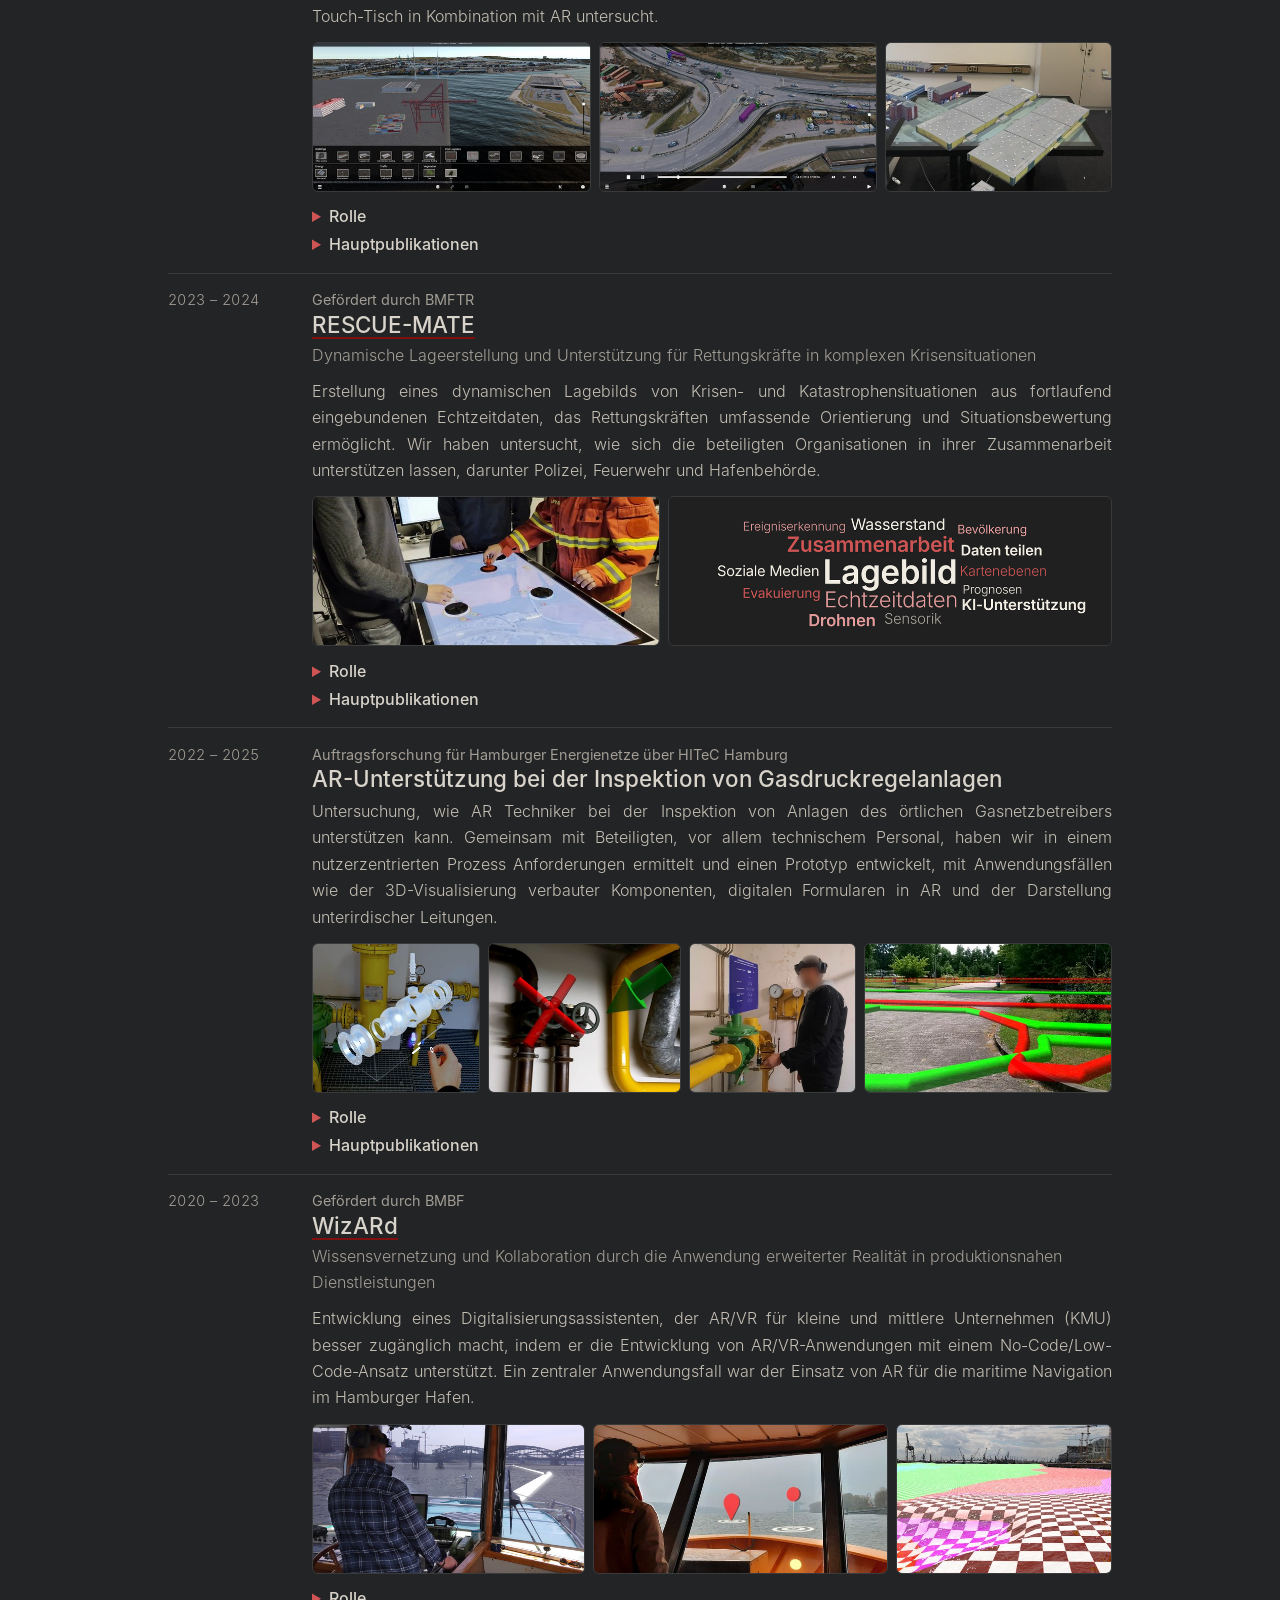
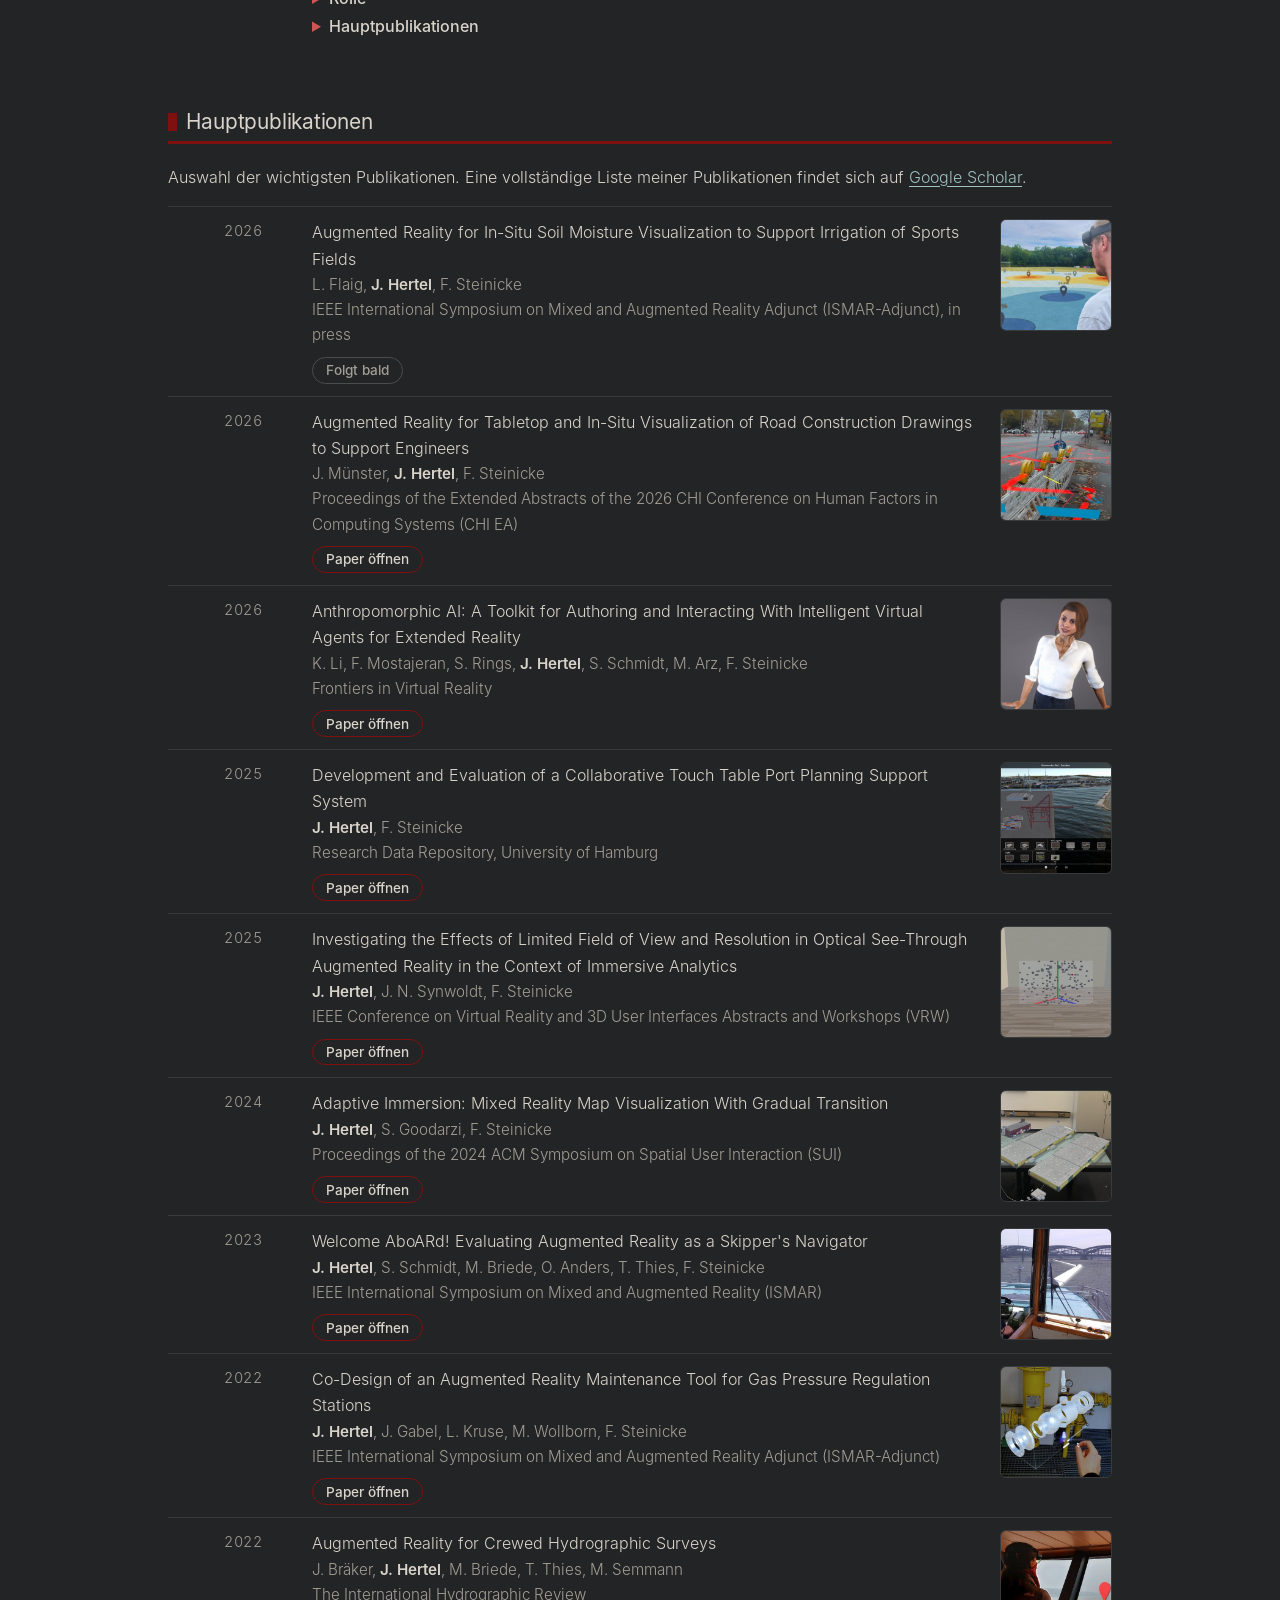
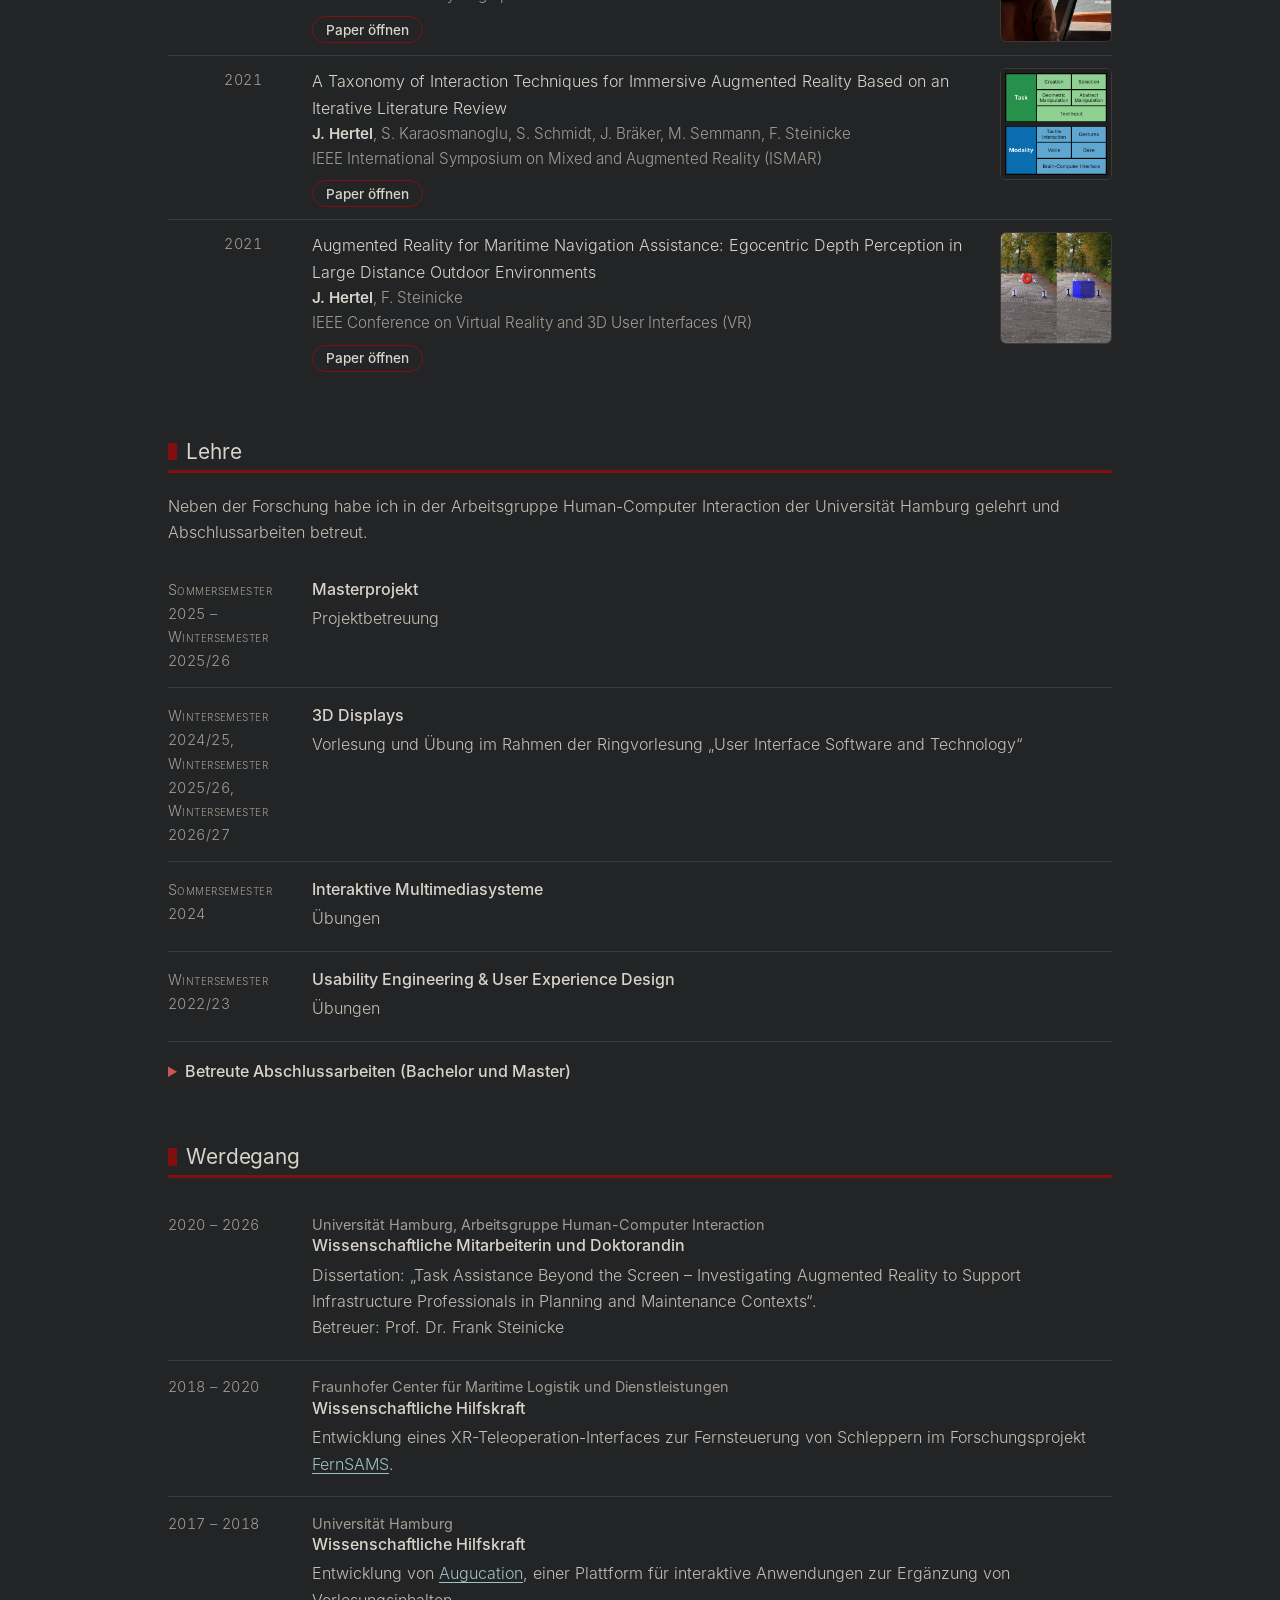
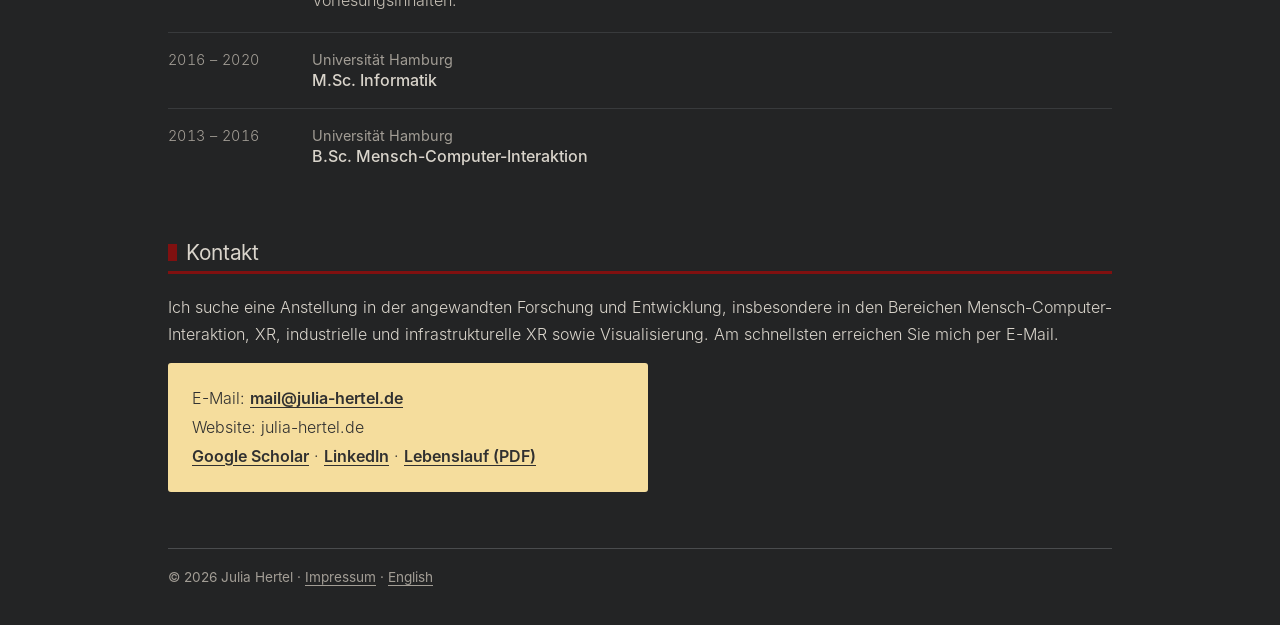
==== commit 5e10438a: "Update content and layout Co-Authored-By: Claude Sonnet 5.5 <noreply@anthropic.com> Claude-Session: " ====
--- a/de/index.html
+++ b/de/index.html
@@ -5,7 +5,7 @@
 <meta name="viewport" content="width=device-width, initial-scale=1">
 <title>Julia Hertel</title>
 <meta name="description" content="Julia Hertel, Forscherin für Mensch-Computer-Interaktion. Wie Augmented Reality (AR) die reale und die virtuelle Welt verbindet: Projekte mit Industriepartnern, Publikationen und Kontakt.">
-<meta name="theme-color" content="#242424">
+<meta name="theme-color" content="#232425">
 <meta property="og:title" content="Julia Hertel – Forschung zu Augmented Reality"><meta property="og:description" content="Julia Hertel, Forscherin für Mensch-Computer-Interaktion. Wie Augmented Reality (AR) die reale und die virtuelle Welt verbindet: Projekte mit Industriepartnern, Publikationen und Kontakt."><meta property="og:type" content="website"><meta property="og:url" content="https://julia-hertel.de/de/">
 <link rel="canonical" href="https://julia-hertel.de/de/">
 <link rel="alternate" hreflang="en" href="https://julia-hertel.de/"><link rel="alternate" hreflang="de" href="https://julia-hertel.de/de/"><link rel="alternate" hreflang="x-default" href="https://julia-hertel.de/">
--- a/assets/style.css
+++ b/assets/style.css
@@ -8,7 +8,7 @@
 
 /* Palette taken from the CV (tccv.cls): ink #303030, claret #801010, slate #506060, straw #F5DD9D */
 :root{
-  --bg:#242424; --panel:#2b2b2b; --ink:#d9d4cb; --muted:#a29d95; --line:#4d4a47;
+  --bg:#232425; --panel:#2a2b2c; --ink:#d9d4cb; --muted:#a29d95; --line:#4a4c4e;
   --claret:#e39a9a; --straw:#f5dd9d; --straw-ink:#303030; --link:#9fc2c2;
   --serif:"Inter",system-ui,-apple-system,"Segoe UI",Roboto,sans-serif;
   --sans:"Inter",system-ui,-apple-system,"Segoe UI",Roboto,sans-serif;
@@ -54,7 +54,7 @@
 p{max-width:none}
 
 /* CV-like entries */
-.ev{display:grid;grid-template-columns:8.5rem 1fr;gap:1.5rem;padding:.9rem 0;border-bottom:1px solid #3b3936}
+.ev{display:grid;grid-template-columns:8.5rem 1fr;gap:1.5rem;padding:.9rem 0;border-bottom:1px solid #383a3c}
 .ev:last-child{border-bottom:0}
 .when{text-align:right;font-variant:small-caps;color:var(--muted);letter-spacing:.03em;padding-top:.25rem}
 .org{font:400 .9rem var(--sans);color:var(--muted)}
@@ -74,7 +74,7 @@
 .filters button{font:.9rem var(--sans);background:none;border:1px solid var(--line);color:var(--muted);padding:.25rem .9rem;border-radius:99px;cursor:pointer}
 .filters button[aria-pressed="true"]{background:var(--straw);border-color:var(--straw);color:var(--straw-ink)}
 .pubs{list-style:none;margin:0;padding:0}
-.pub{display:grid;grid-template-columns:4rem 1fr;gap:1rem;padding:.75rem 0;border-top:1px solid #3b3936}
+.pub{display:grid;grid-template-columns:4rem 1fr;gap:1rem;padding:.75rem 0;border-top:1px solid #383a3c}
 .pub[hidden]{display:none}
 .pub .y{color:var(--muted);text-align:right;font-variant:small-caps}
 .pub .t{margin:0}
@@ -193,18 +193,18 @@
 /* Uniform image strip: same height in every project card, quiet look */
 .pimgs{gap:8px;margin:.8rem 0 .9rem}
 .pimgs figure{height:150px}
-.pimgs img{height:100%;object-fit:cover;border-radius:6px;border:1px solid #3b3936}
+.pimgs img{height:100%;object-fit:cover;border-radius:6px;border:1px solid #383a3c}
 @media (max-width:560px){.pimgs{gap:5px}.pimgs figure{height:auto}.pimgs img{height:auto;border-radius:4px}}
 
 /* Publication thumbnails (square, right of the text) */
 .pub.has-thumb{grid-template-columns:4rem 1fr 112px;align-items:start}
-.pthumb{width:112px;height:112px;object-fit:cover;border-radius:6px;border:1px solid #3b3936;display:block}
+.pthumb{width:112px;height:112px;object-fit:cover;border-radius:6px;border:1px solid #383a3c;display:block}
 @media (max-width:760px){.pub.has-thumb{grid-template-columns:1fr 88px;gap:0 .8rem}.pub.has-thumb .y{grid-column:1/-1;text-align:left}.pthumb{width:88px;height:88px}}
 
 /* teaching */
 details.theses{margin-top:1.2rem}
 .tlist{list-style:none;padding:0;margin:.8rem 0 0}
-.tlist li{display:grid;grid-template-columns:3.2rem 1fr;gap:.6rem;padding:.35rem 0;border-top:1px solid #3b3936}
+.tlist li{display:grid;grid-template-columns:3.2rem 1fr;gap:.6rem;padding:.35rem 0;border-top:1px solid #383a3c}
 .tlist .y{color:#a29d95;font-variant-numeric:tabular-nums}
 
 /* theses toggle = same look as the project toggles */
@@ -231,7 +231,7 @@
 /* hero keywords: one line across the full text width */
 .hero{grid-template-areas:"who who" "hd photo" "kw kw" "cta ."}
 .hero .kw{grid-area:kw;list-style:none;margin:1.6rem 0 0;padding:0;display:flex;flex-wrap:nowrap;justify-content:space-between;gap:.4rem}
-.hero .kw li{font:300 .82rem/1 var(--sans);color:#c4beb4;border:1px solid #4a4743;border-radius:99px;padding:.4rem .85rem;white-space:nowrap}
+.hero .kw li{font:300 .82rem/1 var(--sans);color:#c4beb4;border:1px solid #46484a;border-radius:99px;padding:.4rem .85rem;white-space:nowrap}
 @media (max-width:900px){.hero .kw{flex-wrap:wrap;justify-content:flex-start;gap:.4rem .45rem}}
 @media (max-width:760px){.hero{grid-template-areas:"who" "hd" "kw" "cta" "photo"}.hero .kw{margin:1.2rem 0 0}}
 
@@ -274,3 +274,9 @@
 @media (min-width:761px){
   .pub .y{text-align:right;padding-right:1.625rem}
 }
+
+/* medium widths: same photo height in both languages (reserve the room the longer German text needs) */
+@media (min-width:761px) and (max-width:1000px){.hero .hd{min-height:292px}}
+
+/* hero photo: when it has to be cropped, crop on the right only (keeps the pointing hand in view) */
+.hero .hero-photo{object-position:left center}
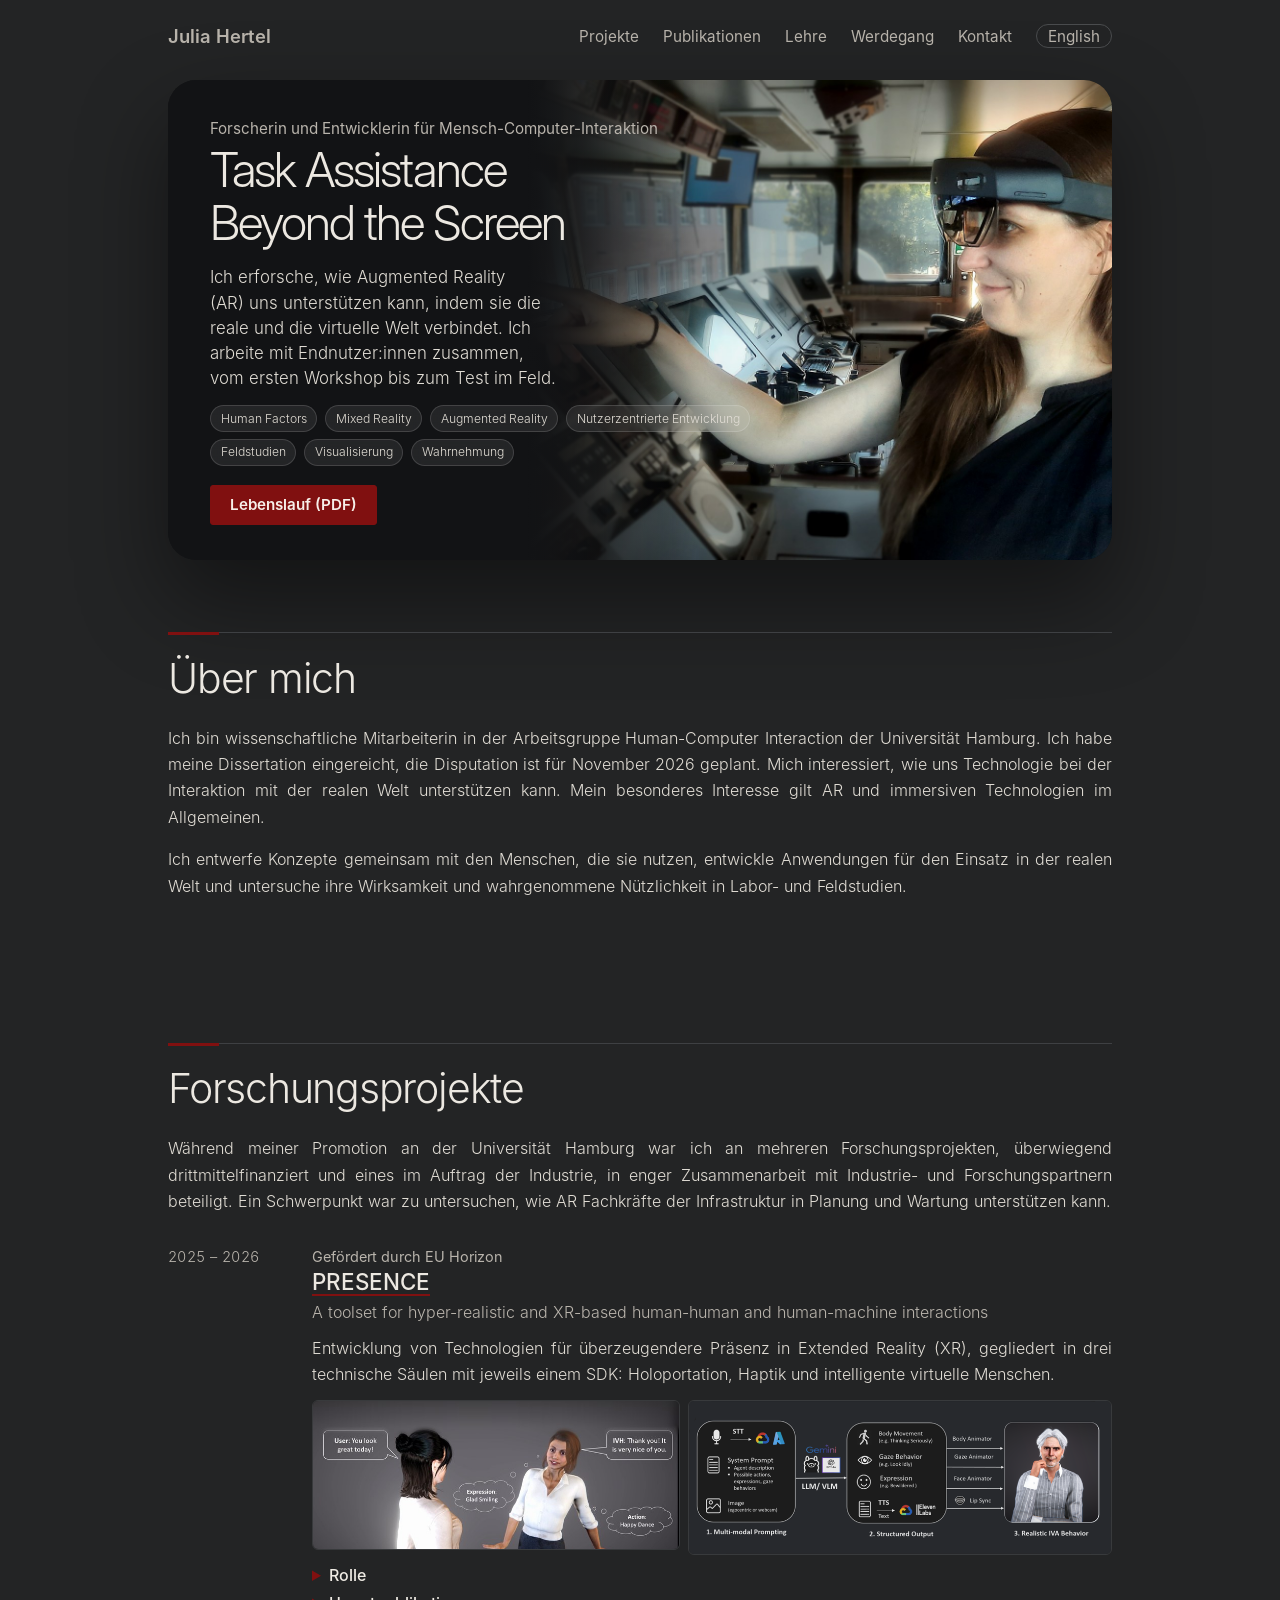
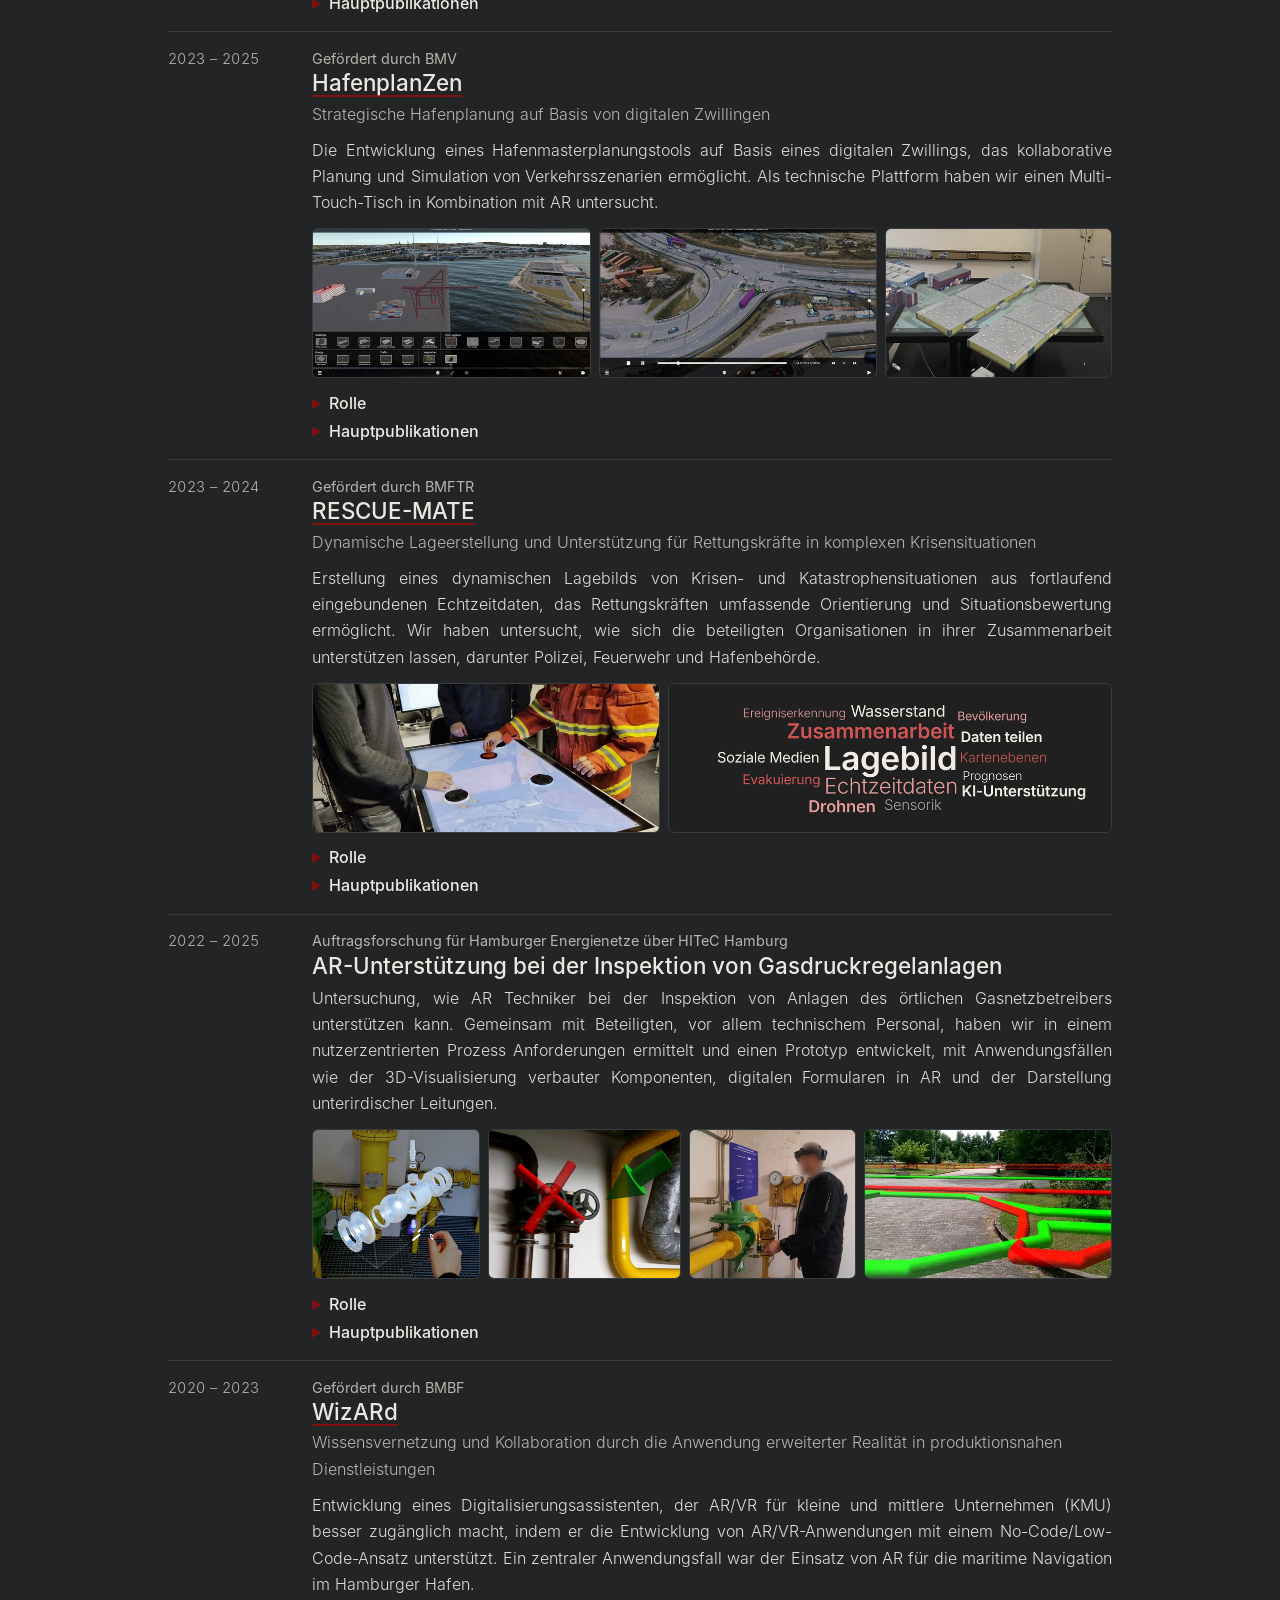
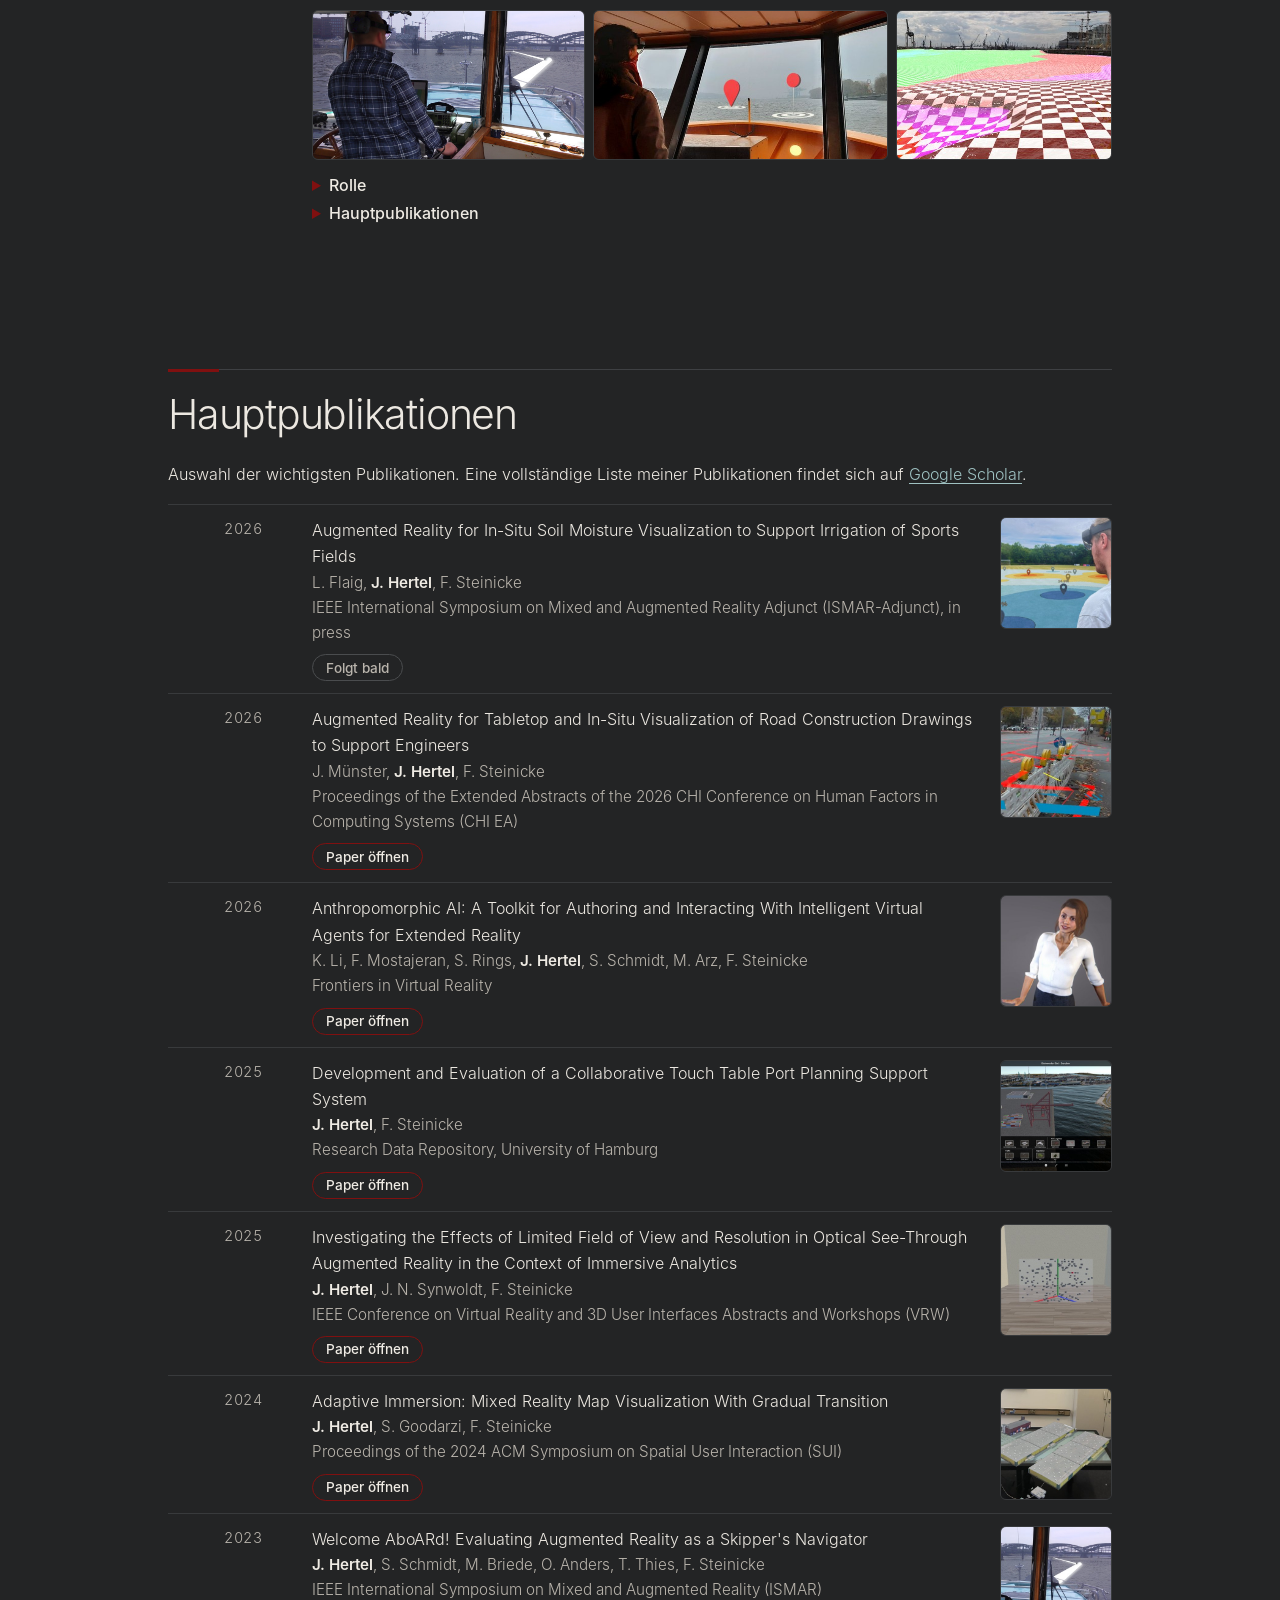
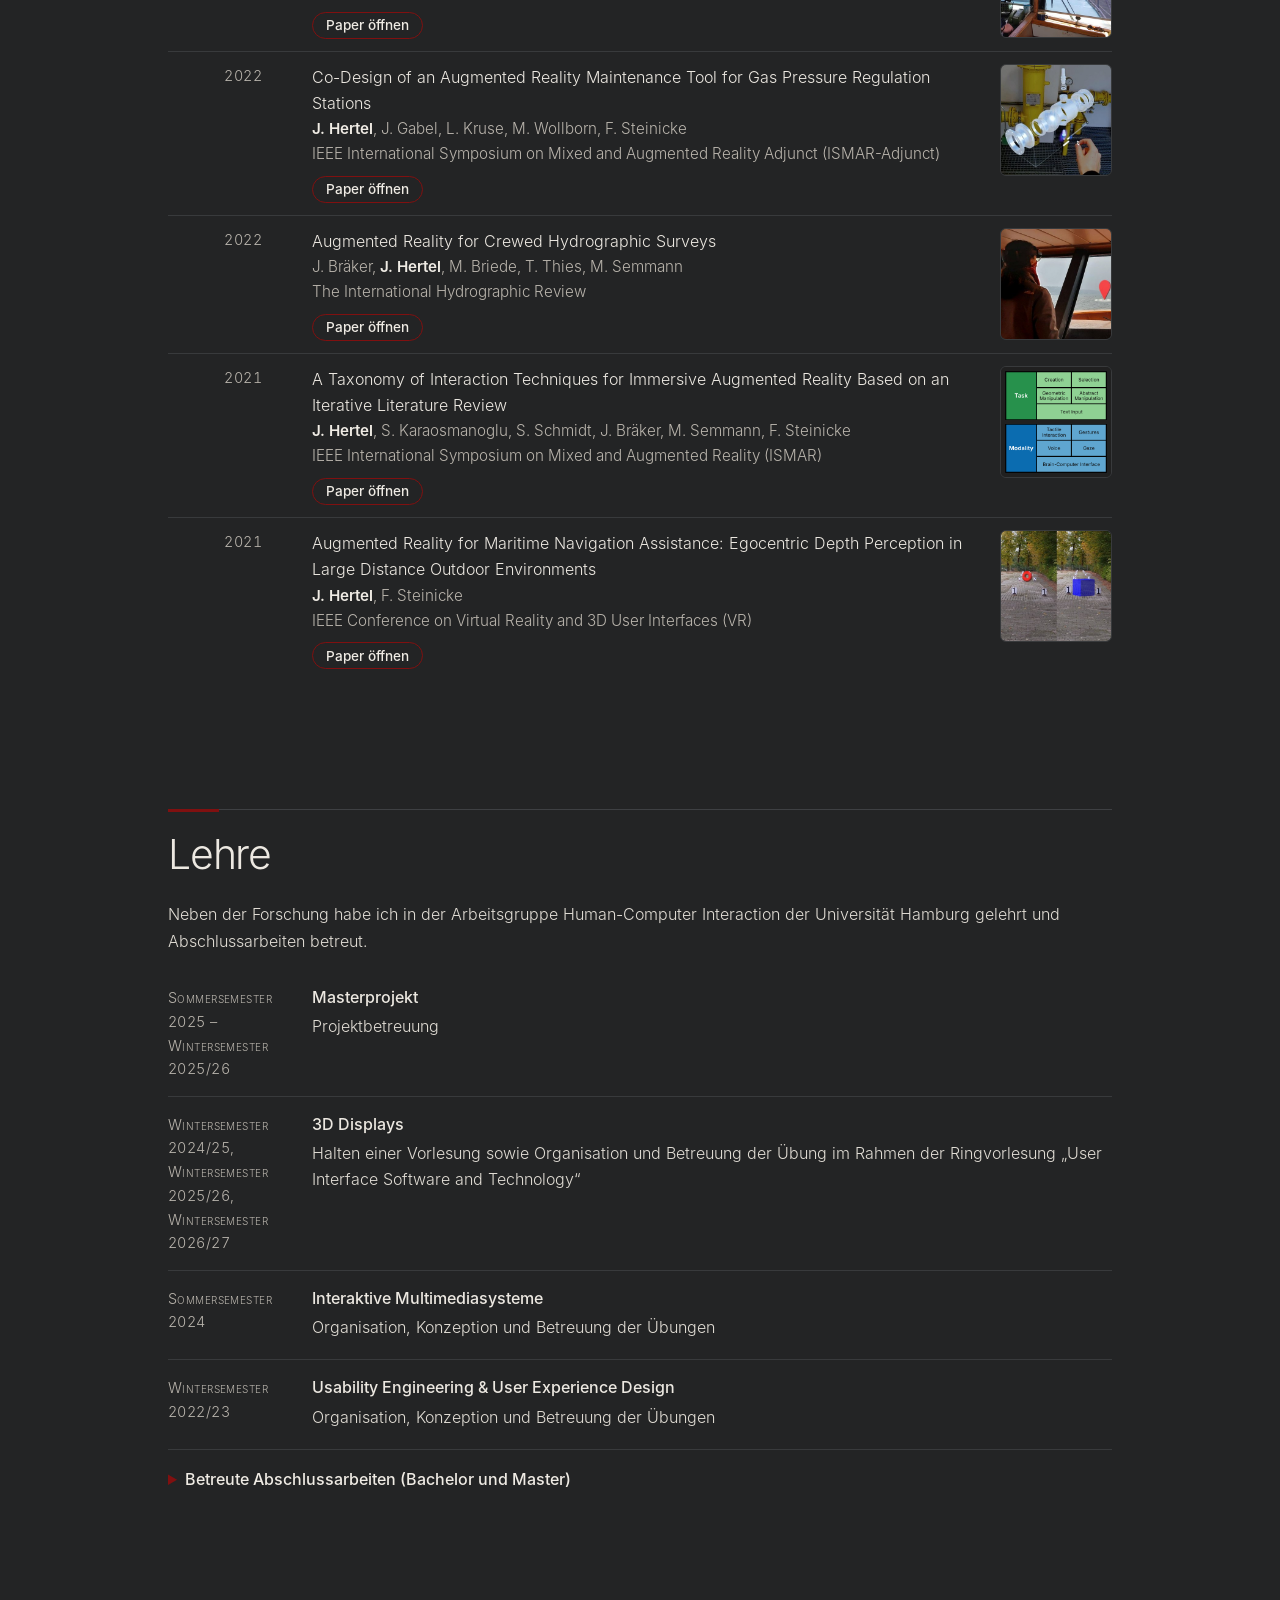
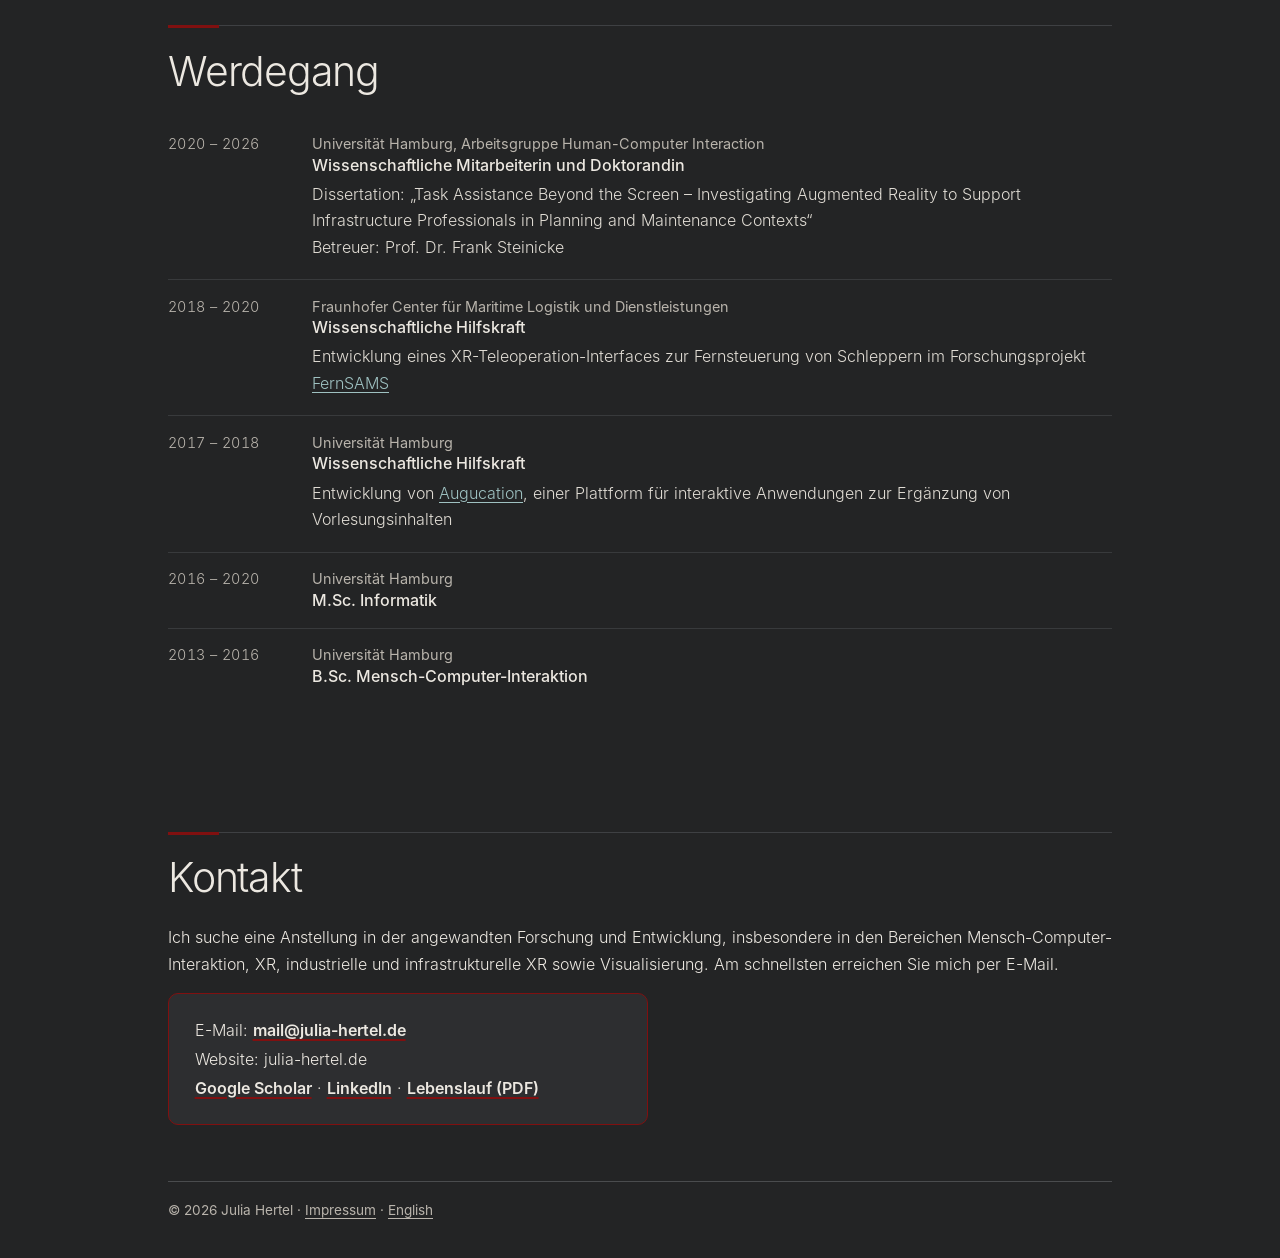
==== commit 70c54d26: "Update content Co-Authored-By: Claude Sonnet 5.5 <noreply@anthropic.com> Claude-Session: https://cla" ====
--- a/de/index.html
+++ b/de/index.html
@@ -28,16 +28,16 @@
 <details class="role"><summary>Rolle</summary><ul><li>Co-Leitung des technischen Komitees</li><li>Co-Leitung der technischen Säule zu intelligenten virtuellen Menschen, mit Entwicklung eines Open-Source-Unity-SDK</li><li>Durchführung der nutzerzentrierten Evaluation aller technischen Säulen</li></ul></details>
 <details><summary>Hauptpublikationen</summary><div class="pd"><ul class="plist"><li><a href="#pub-2">Anthropomorphic AI: A Toolkit for Authoring and Interacting With Intelligent Virtual Agents for Extended Reality</a> (2026)</li></ul></div></details></div></article>
 <article class="ev proj"><div class="when">2023 – 2025</div><div><div class="org">Gefördert durch BMV</div><h3><a href="https://www.innovativehafentechnologien.de/wp-content/uploads/2023/01/Projektsteckbrief_HafenplanZen_2022-12-21_ma.pdf" target="_blank" rel="noopener">HafenplanZen</a></h3><p class="subt">Strategische Hafenplanung auf Basis von digitalen Zwillingen</p><p>Die Entwicklung eines Hafenmasterplanungstools auf Basis eines digitalen Zwillings, das kollaborative Planung und Simulation von Verkehrsszenarien ermöglicht. Als technische Plattform haben wir einen Multi-Touch-Tisch in Kombination mit AR untersucht.</p><div class="pimgs"><figure style="flex:1.820 1 0%"><img src="../assets/img/web/proj-hafenplanzen-1.jpg" alt="Screenshot des 3D-Hafenmasterplanungstools mit dem Gebäudemenü." loading="lazy" width="546" height="300"></figure><figure style="flex:1.820 1 0%"><img src="../assets/img/web/proj-hafenplanzen-2.jpg" alt="Simulationsansicht eines Containerterminals von oben, mit Verkehr und Wiedergabesteuerung." loading="lazy" width="546" height="300"></figure><figure style="flex:1.480 1 0%"><img src="../assets/img/web/proj-hafenplanzen-3.jpg" alt="Hafenmodell auf dem Touchtisch." loading="lazy" width="444" height="300"></figure></div>
-<details class="role"><summary>Rolle</summary><ul><li>Entwicklung des Hafenmasterplanungstools (3D-Visualisierung und Interaktion)</li><li>Durchführung der nutzerzentrierten Evaluation</li></ul></details>
+<details class="role"><summary>Rolle</summary><ul><li>Leitung der Entwicklung des Hafenmasterplanungstools (3D-Visualisierung und Interaktion)</li><li>Durchführung der nutzerzentrierten Evaluation</li></ul></details>
 <details><summary>Hauptpublikationen</summary><div class="pd"><ul class="plist"><li><a href="#pub-3">Development and Evaluation of a Collaborative Touch Table Port Planning Support System</a> (2025)</li><li><a href="#pub-5">Adaptive Immersion: Mixed Reality Map Visualization With Gradual Transition</a> (2024)</li></ul></div></details></div></article>
 <article class="ev proj"><div class="when">2023 – 2024</div><div><div class="org">Gefördert durch BMFTR</div><h3><a href="https://www.rescue-mate.de/" target="_blank" rel="noopener">RESCUE-MATE</a></h3><p class="subt">Dynamische Lageerstellung und Unterstützung für Rettungskräfte in komplexen Krisensituationen</p><p>Erstellung eines dynamischen Lagebilds von Krisen- und Katastrophensituationen aus fortlaufend eingebundenen Echtzeitdaten, das Rettungskräften umfassende Orientierung und Situationsbewertung ermöglicht. Wir haben untersucht, wie sich die beteiligten Organisationen in ihrer Zusammenarbeit unterstützen lassen, darunter Polizei, Feuerwehr und Hafenbehörde.</p><div class="pimgs"><figure style="flex:2.270 1 0%"><img src="../assets/img/web/proj-rescue-mate-1.jpg" alt="Einsatzkräfte arbeiten an einem Touchtisch mit Karte." loading="lazy" width="681" height="300"></figure><figure style="flex:2.903 1 0%"><img src="../assets/img/web/proj-rescue-mate-2-de-tile.png" alt="Wortwolke zentraler Themen der Anforderungsanalyse: Lagebild, Echtzeitdaten, Zusammenarbeit, Sensorik, Drohnen, soziale Medien, KI-Unterstützung und mehr." loading="lazy" width="871" height="300"></figure></div>
 <details class="role"><summary>Rolle</summary><ul><li>Mitarbeit am Forschungsantrag</li><li>Leitung der Anforderungsanalyse für das Lagebild</li></ul></details>
 <details><summary>Hauptpublikationen</summary><div class="pd"><ul class="plist"><li><a href="#pub-5">Adaptive Immersion: Mixed Reality Map Visualization With Gradual Transition</a> (2024)</li></ul></div></details></div></article>
 <article class="ev proj"><div class="when">2022 – 2025</div><div><div class="org">Auftragsforschung für Hamburger Energienetze über HITeC Hamburg</div><h3>AR-Unterstützung bei der Inspektion von Gasdruckregelanlagen</h3><p>Untersuchung, wie AR Techniker bei der Inspektion von Anlagen des örtlichen Gasnetzbetreibers unterstützen kann. Gemeinsam mit Beteiligten, vor allem technischem Personal, haben wir in einem nutzerzentrierten Prozess Anforderungen ermittelt und einen Prototyp entwickelt, mit Anwendungsfällen wie der 3D-Visualisierung verbauter Komponenten, digitalen Formularen in AR und der Darstellung unterirdischer Leitungen.</p><div class="pimgs"><figure style="flex:1.100 1 0%"><img src="../assets/img/web/proj-gas-2.jpg" alt="3D-Explosionsansicht eines Ventils in AR, eingeblendet an der realen Gasdruckregelanlage." loading="lazy" width="330" height="300"></figure><figure style="flex:1.260 1 0%"><img src="../assets/img/web/proj-gas-3.jpg" alt="AR-Hinweise an Ventilen: ein rotes Kreuz markiert das falsche Ventil, ein grüner Pfeil zeigt auf die richtige Leitung." loading="lazy" width="378" height="300"></figure><figure style="flex:1.090 1 0%"><img src="../assets/img/web/proj-gas-1.jpg" alt="Ein Techniker mit AR-Brille an einem Gasdruckregler, daneben ein digitales Inspektionsformular in AR." loading="lazy" width="327" height="300"></figure><figure style="flex:1.620 1 0%"><img src="../assets/img/web/proj-gas-4.jpg" alt="Unterirdische Leitungen in AR auf einer gepflasterten Fläche, in Grün und Rot." loading="lazy" width="486" height="300"></figure></div>
-<details class="role"><summary>Rolle</summary><ul><li>Analyse der Anforderungen der Techniker</li><li>Entwicklung von Prototypen in einem iterativen Prozess</li><li>Durchführung einer Langzeit-Feldstudie zur Evaluation des finalen Prototyps</li></ul></details>
+<details class="role"><summary>Rolle</summary><ul><li>Projektleitung</li><li>Analyse der Anforderungen der Techniker</li><li>Entwicklung von Prototypen in einem iterativen Prozess</li><li>Durchführung einer Langzeit-Feldstudie zur Evaluation des finalen Prototyps</li></ul></details>
 <details><summary>Hauptpublikationen</summary><div class="pd"><ul class="plist"><li><a href="#pub-7">Co-Design of an Augmented Reality Maintenance Tool for Gas Pressure Regulation Stations</a> (2022)</li></ul></div></details></div></article>
 <article class="ev proj"><div class="when">2020 – 2023</div><div><div class="org">Gefördert durch BMBF</div><h3><a href="https://wizard.tu-dortmund.de/" target="_blank" rel="noopener">WizARd</a></h3><p class="subt">Wissensvernetzung und Kollaboration durch die Anwendung erweiterter Realität in produktionsnahen Dienstleistungen</p><p>Entwicklung eines Digitalisierungsassistenten, der AR/VR für kleine und mittlere Unternehmen (KMU) besser zugänglich macht, indem er die Entwicklung von AR/VR-Anwendungen mit einem No-Code/Low-Code-Ansatz unterstützt. Ein zentraler Anwendungsfall war der Einsatz von AR für die maritime Navigation im Hamburger Hafen.</p><div class="pimgs"><figure style="flex:1.780 1 0%"><img src="../assets/img/web/proj-wizard-1.jpg" alt="Ein Schiffsführer mit AR-Brille steuert ein Schiff entlang eines virtuellen Navigationspfads auf dem Wasser." loading="lazy" width="534" height="300"></figure><figure style="flex:1.930 1 0%"><img src="../assets/img/web/proj-wizard-2.jpg" alt="AR-Navigationsmarkierungen auf dem Wasser, gesehen von der Brücke eines Bootes." loading="lazy" width="579" height="300"></figure><figure style="flex:1.410 1 0%"><img src="../assets/img/web/proj-wizard-3.jpg" alt="Visualisierung der Wassertiefe als farbcodiertes Muster auf der Wasseroberfläche in AR." loading="lazy" width="423" height="300"></figure></div>
-<details class="role"><summary>Rolle</summary><ul><li>Erforschung von Visualisierungs- und Interaktionsparadigmen</li><li>Entwicklung und Evaluation von AR/VR-Prototypen</li></ul></details>
+<details class="role"><summary>Rolle</summary><ul><li>Leitung der Erforschung von Visualisierungs- und Interaktionsparadigmen</li><li>Leitung der Entwicklung und Evaluation von AR/VR-Prototypen</li></ul></details>
 <details><summary>Hauptpublikationen</summary><div class="pd"><ul class="plist"><li><a href="#pub-6">Welcome AboARd! Evaluating Augmented Reality as a Skipper&#x27;s Navigator</a> (2023)</li><li><a href="#pub-9">A Taxonomy of Interaction Techniques for Immersive Augmented Reality Based on an Iterative Literature Review</a> (2021)</li><li><a href="#pub-10">Augmented Reality for Maritime Navigation Assistance: Egocentric Depth Perception in Large Distance Outdoor Environments</a> (2021)</li></ul></div></details></div></article>
 </section>
 <section id="publications"><h2>Hauptpublikationen</h2><p>Auswahl der wichtigsten Publikationen. Eine vollständige Liste meiner Publikationen findet sich auf <a href="https://scholar.google.com/citations?user=BwDJDRgAAAAJ" target="_blank" rel="noopener">Google Scholar</a>.</p>
@@ -54,8 +54,8 @@
 <li class="pub has-thumb" id="pub-9"><span class="y">2021</span><div><p class="t" lang="en">A Taxonomy of Interaction Techniques for Immersive Augmented Reality Based on an Iterative Literature Review</p><p class="a"><b>J. Hertel</b>, S. Karaosmanoglu, S. Schmidt, J. Bräker, M. Semmann, F. Steinicke</p><p class="v">IEEE International Symposium on Mixed and Augmented Reality (ISMAR)</p><p class="pb"><a class="pbtn" href="https://ieeexplore.ieee.org/stamp/stamp.jsp?tp=&amp;arnumber=9583814" target="_blank" rel="noopener">Paper öffnen</a></p></div><img class="pthumb" src="../assets/img/web/pub-taxonomy.png" alt="Vereinfachte Übersicht der Taxonomie: Aufgaben wie Erstellen, Auswählen und Manipulieren sowie Eingabemodalitäten wie Berührung, Gesten, Sprache, Blick und Gehirn-Computer-Schnittstelle." width="360" height="360" loading="lazy"></li>
 <li class="pub has-thumb" id="pub-10"><span class="y">2021</span><div><p class="t" lang="en">Augmented Reality for Maritime Navigation Assistance: Egocentric Depth Perception in Large Distance Outdoor Environments</p><p class="a"><b>J. Hertel</b>, F. Steinicke</p><p class="v">IEEE Conference on Virtual Reality and 3D User Interfaces (VR)</p><p class="pb"><a class="pbtn" href="https://ieeexplore.ieee.org/stamp/stamp.jsp?tp=&amp;arnumber=9417722" target="_blank" rel="noopener">Paper öffnen</a></p></div><img class="pthumb" src="../assets/img/web/pub-maritime-navigation.jpg" alt="Zwei AR-Ansichten auf einer gepflasterten Fläche: ein roter Ring und ein blauer Würfel in unterschiedlicher Entfernung, neben nummerierten Markern." width="360" height="360" loading="lazy"></li>
 </ul></section>
-<section id="teaching"><h2>Lehre</h2><p class="intro">Neben der Forschung habe ich in der Arbeitsgruppe Human-Computer Interaction der Universität Hamburg gelehrt und Abschlussarbeiten betreut.</p><div class="ev"><div class="when">Sommersemester 2025 – Wintersemester 2025/26</div><div><h3>Masterprojekt</h3><p>Projektbetreuung</p></div></div><div class="ev"><div class="when">Wintersemester 2024/25, Wintersemester 2025/26, Wintersemester 2026/27</div><div><h3><span lang="en">3D Displays</span></h3><p>Vorlesung und Übung im Rahmen der Ringvorlesung <span lang="en">„User Interface Software and Technology“</span></p></div></div><div class="ev"><div class="when">Sommersemester 2024</div><div><h3>Interaktive Multimediasysteme</h3><p>Übungen</p></div></div><div class="ev"><div class="when">Wintersemester 2022/23</div><div><h3><span lang="en">Usability Engineering &amp; User Experience Design</span></h3><p>Übungen</p></div></div><details class="theses"><summary>Betreute Abschlussarbeiten (Bachelor und Master)</summary><ul class="tlist"><li><span class="y">2026</span><div><span lang="en">From Planning to Reconciliation: Reducing Articulation Work in Shared Households through Contestable AI</span></div></li><li><span class="y">2026</span><div><span lang="en">Progressive Disclosure of Concept Maps Beyond Conversational-Agent Guidance: A VR Instructional Approach for Cabin Safety and Emergency Procedures</span></div></li><li><span class="y">2026</span><div><span lang="en">A Digital Companion for a Surf Competition: User-Centered Development of an Event App for the Adh Open</span></div></li><li><span class="y">2025</span><div><span lang="en">User Interactions on Multi-Touch Surfaces: Effects of Adjustable Tilt and Height</span></div></li><li><span class="y">2025</span><div><span lang="en">Comparing UX Design Trends (Flat Design vs. Skeuomorphism) and Interaction Methods (Natural vs. Universal) in Office-Themed Augmented Reality Environments</span></div></li><li><span class="y">2025</span><div><span>Die Kunst der Platzierung: Evaluierung einer Taxonomie für die Anordnung von Benutzeroberflächen-Elementen in einem kombinierten Touchtisch-Augmented-Reality-Setting</span></div></li><li><span class="y">2025</span><div><span>Potenzielle Einsetzbarkeit von Augmented Reality in der Straßen- und Verkehrsplanung</span><a class="tlink" href="#pub-1">Als Paper veröffentlicht &rarr;</a></div></li><li><span class="y">2025</span><div><span lang="en">Augmented Reality based Soil Moisture Visualization for Optimized Irrigation Decision on Sport Fields</span><a class="tlink" href="#pub-0">Als Paper veröffentlicht &rarr;</a></div></li><li><span class="y">2025</span><div><span lang="en">Mold vs. Draw: Comparison and Evaluation of two Terrain Design Techniques in Augmented Reality</span></div></li><li><span class="y">2024</span><div><span lang="en">Investigation of the Effects of Technical Parameters in Augmented Reality in the Context of Data Visualization</span><a class="tlink" href="#pub-4">Als Paper veröffentlicht &rarr;</a></div></li><li><span class="y">2024</span><div><span lang="en">Evaluating the Effectiveness of Combined Nudging Techniques in E-Commerce: A Focus on Scarcity, Social Proof, and Salience Nudges</span></div></li><li><span class="y">2023</span><div><span>Einfluss auf die wahrgenommene Selbstoffenbarung, Vertrauen und Sympathie in einer Video-CMC basierten Online-Dating Umgebung</span></div></li><li><span class="y">2023</span><div><span>Der Einfluss der Art der sozialen Interaktion auf die Motivation unter Berücksichtigung des Geschlechts im Kontext einer gamifizierten Lernapp</span></div></li><li><span class="y">2023</span><div><span>Nutzerzentrierte Entwicklung einer Augmented Reality Trainingsanwendung für den Fußballsport</span></div></li><li><span class="y">2022</span><div><span>Die Relevanz von Design Guidelines auf die Usability von Theater- und Museumswebsites</span></div></li><li><span class="y">2022</span><div><span>Skeuomorphismus vs. Flat Design vs. Neumorphismus. Ein Vergleich der User Experience hinsichtlich altersbedingter Unterschiede</span></div></li></ul></details></section>
-<section id="background"><h2>Werdegang</h2><div class="ev"><div class="when">2020 – 2026</div><div><div class="org">Universität Hamburg, Arbeitsgruppe Human-Computer Interaction</div><h3>Wissenschaftliche Mitarbeiterin und Doktorandin</h3><p>Dissertation: „Task Assistance Beyond the Screen – Investigating Augmented Reality to Support Infrastructure Professionals in Planning and Maintenance Contexts“.<br>Betreuer: Prof. Dr. Frank Steinicke</p></div></div><div class="ev"><div class="when">2018 – 2020</div><div><div class="org">Fraunhofer Center für Maritime Logistik und Dienstleistungen</div><h3>Wissenschaftliche Hilfskraft</h3><p>Entwicklung eines XR-Teleoperation-Interfaces zur Fernsteuerung von Schleppern im Forschungsprojekt <a href="https://www.cml.fraunhofer.de/de/forschungsprojekte1/FernSAMS.html" target="_blank" rel="noopener">FernSAMS</a>.</p></div></div><div class="ev"><div class="when">2017 – 2018</div><div><div class="org">Universität Hamburg</div><h3>Wissenschaftliche Hilfskraft</h3><p>Entwicklung von <a href="https://augucation.github.io/list" target="_blank" rel="noopener">Augucation</a>, einer Plattform für interaktive Anwendungen zur Ergänzung von Vorlesungsinhalten.</p></div></div><div class="ev"><div class="when">2016 – 2020</div><div><div class="org">Universität Hamburg</div><h3>M.Sc. Informatik</h3></div></div><div class="ev"><div class="when">2013 – 2016</div><div><div class="org">Universität Hamburg</div><h3>B.Sc. Mensch-Computer-Interaktion</h3></div></div></section>
+<section id="teaching"><h2>Lehre</h2><p class="intro">Neben der Forschung habe ich in der Arbeitsgruppe Human-Computer Interaction der Universität Hamburg gelehrt und Abschlussarbeiten betreut.</p><div class="ev"><div class="when">Sommersemester 2025 – Wintersemester 2025/26</div><div><h3>Masterprojekt</h3><p>Projektbetreuung</p></div></div><div class="ev"><div class="when">Wintersemester 2024/25, Wintersemester 2025/26, Wintersemester 2026/27</div><div><h3><span lang="en">3D Displays</span></h3><p>Halten einer Vorlesung sowie Organisation und Betreuung der Übung im Rahmen der Ringvorlesung <span lang="en">„User Interface Software and Technology“</span></p></div></div><div class="ev"><div class="when">Sommersemester 2024</div><div><h3>Interaktive Multimediasysteme</h3><p>Organisation, Konzeption und Betreuung der Übungen</p></div></div><div class="ev"><div class="when">Wintersemester 2022/23</div><div><h3><span lang="en">Usability Engineering &amp; User Experience Design</span></h3><p>Organisation, Konzeption und Betreuung der Übungen</p></div></div><details class="theses"><summary>Betreute Abschlussarbeiten (Bachelor und Master)</summary><ul class="tlist"><li><span class="y">2026</span><div><span lang="en">From Planning to Reconciliation: Reducing Articulation Work in Shared Households through Contestable AI</span></div></li><li><span class="y">2026</span><div><span lang="en">Progressive Disclosure of Concept Maps Beyond Conversational-Agent Guidance: A VR Instructional Approach for Cabin Safety and Emergency Procedures</span></div></li><li><span class="y">2026</span><div><span lang="en">A Digital Companion for a Surf Competition: User-Centered Development of an Event App for the Adh Open</span></div></li><li><span class="y">2025</span><div><span lang="en">User Interactions on Multi-Touch Surfaces: Effects of Adjustable Tilt and Height</span></div></li><li><span class="y">2025</span><div><span lang="en">Comparing UX Design Trends (Flat Design vs. Skeuomorphism) and Interaction Methods (Natural vs. Universal) in Office-Themed Augmented Reality Environments</span></div></li><li><span class="y">2025</span><div><span>Die Kunst der Platzierung: Evaluierung einer Taxonomie für die Anordnung von Benutzeroberflächen-Elementen in einem kombinierten Touchtisch-Augmented-Reality-Setting</span></div></li><li><span class="y">2025</span><div><span>Potenzielle Einsetzbarkeit von Augmented Reality in der Straßen- und Verkehrsplanung</span><a class="tlink" href="#pub-1">Als Paper veröffentlicht &rarr;</a></div></li><li><span class="y">2025</span><div><span lang="en">Augmented Reality based Soil Moisture Visualization for Optimized Irrigation Decision on Sport Fields</span><a class="tlink" href="#pub-0">Als Paper veröffentlicht &rarr;</a></div></li><li><span class="y">2025</span><div><span lang="en">Mold vs. Draw: Comparison and Evaluation of two Terrain Design Techniques in Augmented Reality</span></div></li><li><span class="y">2024</span><div><span lang="en">Investigation of the Effects of Technical Parameters in Augmented Reality in the Context of Data Visualization</span><a class="tlink" href="#pub-4">Als Paper veröffentlicht &rarr;</a></div></li><li><span class="y">2024</span><div><span lang="en">Evaluating the Effectiveness of Combined Nudging Techniques in E-Commerce: A Focus on Scarcity, Social Proof, and Salience Nudges</span></div></li><li><span class="y">2023</span><div><span>Einfluss auf die wahrgenommene Selbstoffenbarung, Vertrauen und Sympathie in einer Video-CMC basierten Online-Dating Umgebung</span></div></li><li><span class="y">2023</span><div><span>Der Einfluss der Art der sozialen Interaktion auf die Motivation unter Berücksichtigung des Geschlechts im Kontext einer gamifizierten Lernapp</span></div></li><li><span class="y">2023</span><div><span>Nutzerzentrierte Entwicklung einer Augmented Reality Trainingsanwendung für den Fußballsport</span></div></li><li><span class="y">2022</span><div><span>Die Relevanz von Design Guidelines auf die Usability von Theater- und Museumswebsites</span></div></li><li><span class="y">2022</span><div><span>Skeuomorphismus vs. Flat Design vs. Neumorphismus. Ein Vergleich der User Experience hinsichtlich altersbedingter Unterschiede</span></div></li></ul></details></section>
+<section id="background"><h2>Werdegang</h2><div class="ev"><div class="when">2020 – 2026</div><div><div class="org">Universität Hamburg, Arbeitsgruppe Human-Computer Interaction</div><h3>Wissenschaftliche Mitarbeiterin und Doktorandin</h3><p>Dissertation: „Task Assistance Beyond the Screen – Investigating Augmented Reality to Support Infrastructure Professionals in Planning and Maintenance Contexts“<br>Betreuer: Prof. Dr. Frank Steinicke</p></div></div><div class="ev"><div class="when">2018 – 2020</div><div><div class="org">Fraunhofer Center für Maritime Logistik und Dienstleistungen</div><h3>Wissenschaftliche Hilfskraft</h3><p>Entwicklung eines XR-Teleoperation-Interfaces zur Fernsteuerung von Schleppern im Forschungsprojekt <a href="https://www.cml.fraunhofer.de/de/forschungsprojekte1/FernSAMS.html" target="_blank" rel="noopener">FernSAMS</a></p></div></div><div class="ev"><div class="when">2017 – 2018</div><div><div class="org">Universität Hamburg</div><h3>Wissenschaftliche Hilfskraft</h3><p>Entwicklung von <a href="https://augucation.github.io/list" target="_blank" rel="noopener">Augucation</a>, einer Plattform für interaktive Anwendungen zur Ergänzung von Vorlesungsinhalten</p></div></div><div class="ev"><div class="when">2016 – 2020</div><div><div class="org">Universität Hamburg</div><h3>M.Sc. Informatik</h3></div></div><div class="ev"><div class="when">2013 – 2016</div><div><div class="org">Universität Hamburg</div><h3>B.Sc. Mensch-Computer-Interaktion</h3></div></div></section>
 <section id="contact"><h2>Kontakt</h2><p>Ich suche eine Anstellung in der angewandten Forschung und Entwicklung, insbesondere in den Bereichen Mensch-Computer-Interaktion, XR, industrielle und infrastrukturelle XR sowie Visualisierung. Am schnellsten erreichen Sie mich per E-Mail.</p>
 <div class="box"><p>E-Mail: <a href="mailto:mail@julia-hertel.de">mail@julia-hertel.de</a></p><p>Website: julia-hertel.de</p><p><a href="https://scholar.google.com/citations?user=BwDJDRgAAAAJ" target="_blank" rel="noopener">Google Scholar</a> · <a href="https://www.linkedin.com/in/julia-hertel-2014a81ab/" target="_blank" rel="noopener">LinkedIn</a> · <a href="../Julia-Hertel-Lebenslauf.pdf" target="_blank" rel="noopener">Lebenslauf (PDF)</a></p></div></section>
 </main>
--- a/assets/style.css
+++ b/assets/style.css
@@ -8,7 +8,7 @@
 
 /* Palette taken from the CV (tccv.cls): ink #303030, claret #801010, slate #506060, straw #F5DD9D */
 :root{
-  --bg:#232425; --panel:#2a2b2c; --ink:#d9d4cb; --muted:#a29d95; --line:#4a4c4e;
+  --bg:#232425; --panel:#2a2b2c; --ink:#efebe4; --muted:#b9b4ac; --line:#4a4c4e;
   --claret:#e39a9a; --straw:#f5dd9d; --straw-ink:#303030; --link:#9fc2c2;
   --serif:"Inter",system-ui,-apple-system,"Segoe UI",Roboto,sans-serif;
   --sans:"Inter",system-ui,-apple-system,"Segoe UI",Roboto,sans-serif;
@@ -171,7 +171,7 @@
 .proj details>summary::marker{color:var(--ink)}
 .proj .role ul,.proj .plist{margin:.25rem 0 .5rem;padding-left:1.1rem}
 .proj .role li,.proj .plist li{font-size:1rem;margin:.2rem 0}
-.proj details>summary::marker{color:#cf5555}
+.proj details>summary::marker{color:#801010}
 
 .hero .who{white-space:nowrap}
 @media (max-width:760px){.hero .who{white-space:normal}}
@@ -209,7 +209,7 @@
 
 /* theses toggle = same look as the project toggles */
 details.theses>summary{font:500 1rem var(--sans);color:var(--ink)}
-details.theses>summary::marker{color:#cf5555}
+details.theses>summary::marker{color:#801010}
 .tlist li{font-size:1rem}
 
 /* teaching and experience: titles at publication-list size */
@@ -280,3 +280,34 @@
 
 /* hero photo: when it has to be cropped, crop on the right only (keeps the pointing hand in view) */
 .hero .hero-photo{object-position:left center}
+
+/* --- style update: hairline headings --- */
+section{margin-top:4.5rem}
+h2{position:relative;border-bottom:0;border-top:1px solid #3e4043;padding:1.4rem 0 0;margin:0 0 1.5rem;font-size:clamp(2rem,3.2vw,2.7rem);font-weight:300;letter-spacing:-.03em;line-height:1.1;color:#ece8e1}
+h2::before{content:"";display:block;position:absolute;top:-1px;left:0;width:3.2rem;height:3px;margin:0;background:#801010;vertical-align:0}
+
+/* --- style update: cinematic hero (tablet/desktop) --- */
+@media (min-width:761px){
+  .hero{position:relative;overflow:hidden;border-radius:28px;height:480px;padding:2.4rem 2.6rem 2.2rem;margin-top:.5rem;background:#121315;
+    grid-template-columns:minmax(0,25rem) 1fr;grid-template-areas:"who ." "hd ." "kw kw" "cta .";grid-template-rows:auto auto auto auto;align-content:end;box-shadow:0 40px 90px rgba(0,0,0,.45)}
+  /* photo keeps its full height and natural ratio, sits on the right and fades into the black on its left edge */
+  .hero .hero-photo{position:absolute;top:0;right:-100px;left:auto;bottom:auto;height:100%;width:auto;max-width:none;aspect-ratio:3/2;border-radius:0;object-fit:cover;object-position:left center;z-index:0;
+    -webkit-mask-image:linear-gradient(90deg,transparent 0,transparent 5%,rgba(0,0,0,.6) 17%,#000 30%);mask-image:linear-gradient(90deg,transparent 0,transparent 5%,rgba(0,0,0,.6) 17%,#000 30%)}
+  .hero::before{content:"";position:absolute;inset:0;z-index:1;background:linear-gradient(90deg,#121315 0,rgba(18,19,21,.94) 36%,rgba(18,19,21,.4) 47%,rgba(18,19,21,0) 56%)}
+  .hero>*:not(.hero-photo){position:relative;z-index:2}
+  .hero .hd{min-height:0}
+  .hero h1{font-size:clamp(2.1rem,4vw,3rem)}
+  .hero .sub,html[lang=de] .hero .sub{font-size:1.05rem;line-height:1.5;margin-bottom:0}
+  .hero .kw{max-width:38rem;flex-wrap:wrap;justify-content:flex-start;gap:.4rem .45rem;margin-top:1.1rem}
+  .hero .kw li{background:rgba(255,255,255,.08);border-color:rgba(255,255,255,.14);color:#e6e1d8;backdrop-filter:blur(6px)}
+  .hero .sub{text-wrap:balance}
+  .hero .cta{margin-top:1.2rem}
+  .hero .cta .btn.ghost{background:#801010;border-color:#801010;color:#f7efe9}
+}
+
+/* --- style update: whiter text, contact box --- */
+.hero .sub,.intro,.ev p,.psr dd,.hero .kw li{color:#e0dcd4}
+body{color:#ece8e1}
+.box{background:#2d2e30;color:#ece8e1;border:1px solid #801010;border-radius:10px;padding:1.3rem 1.6rem}
+.box a{color:#ece8e1;font-weight:600;text-decoration-color:#801010;text-decoration-thickness:2px;text-underline-offset:3px}
+.box a:hover{color:#fff}
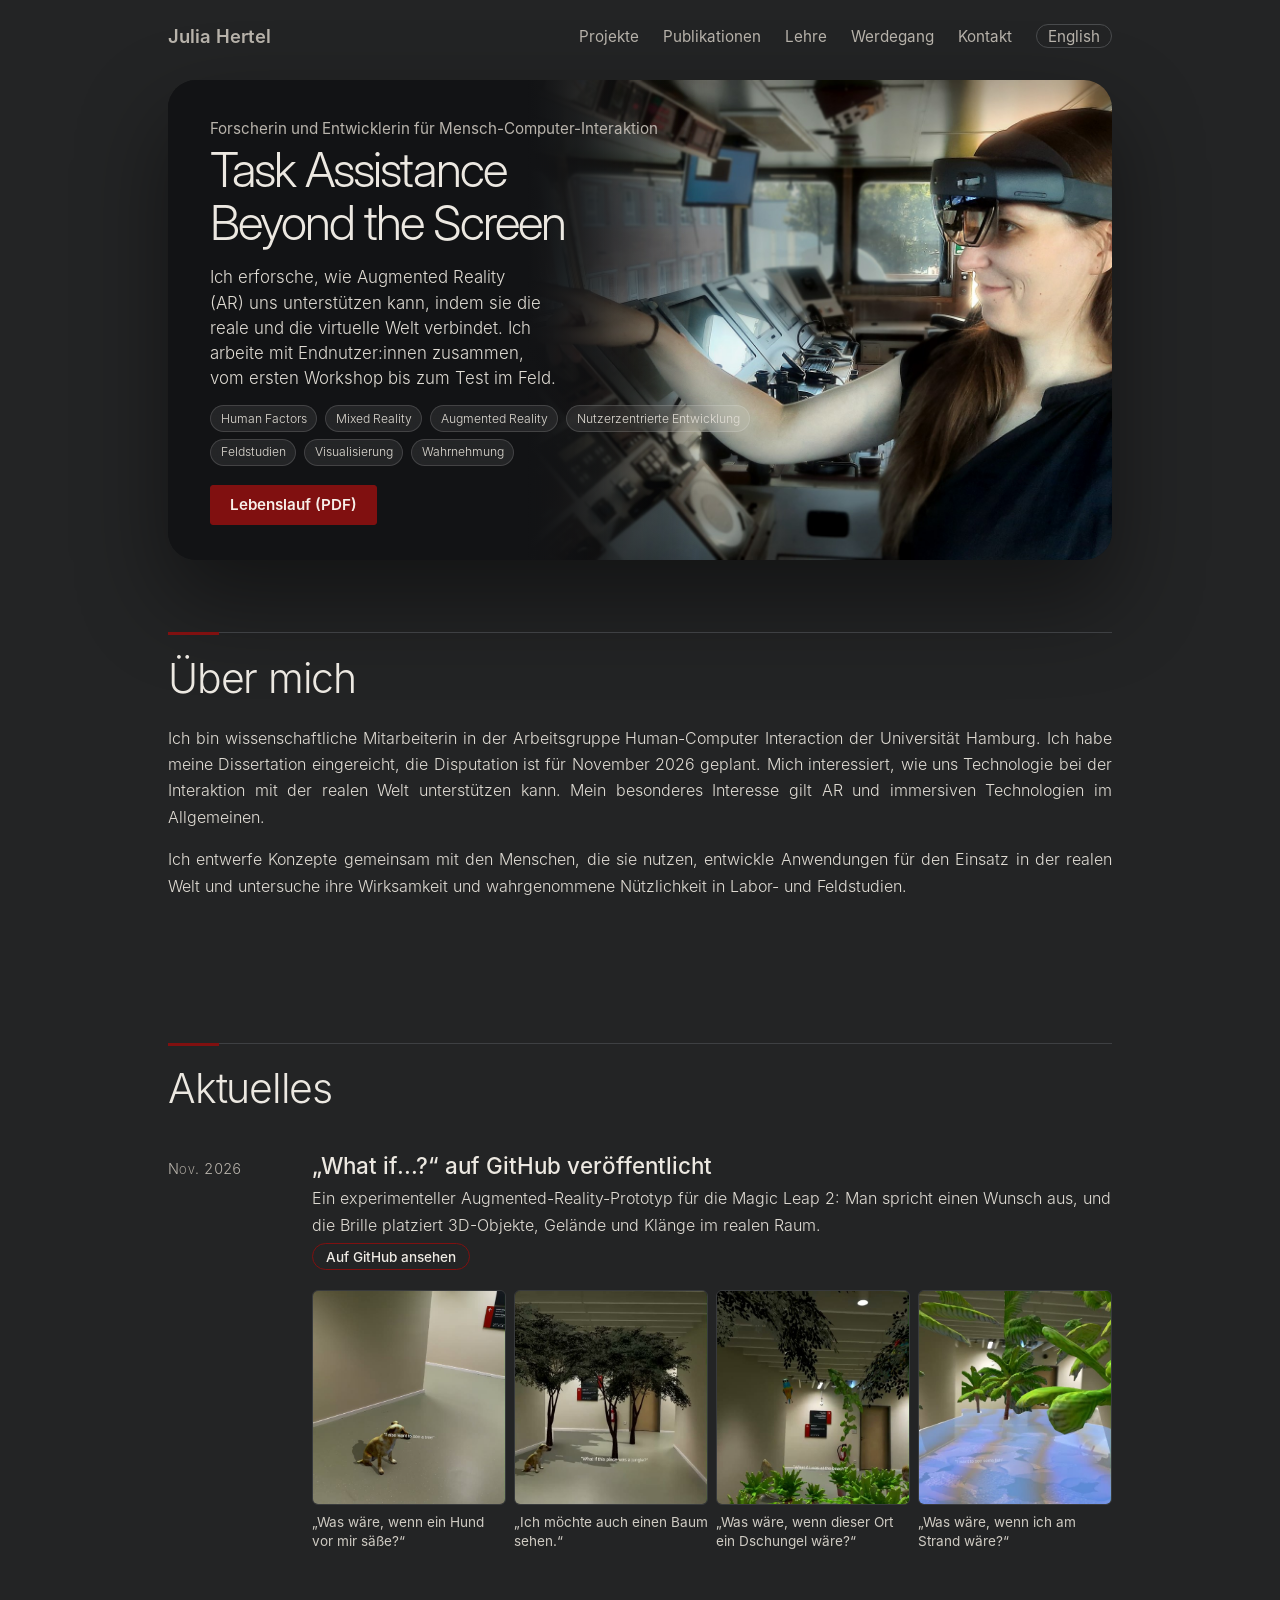
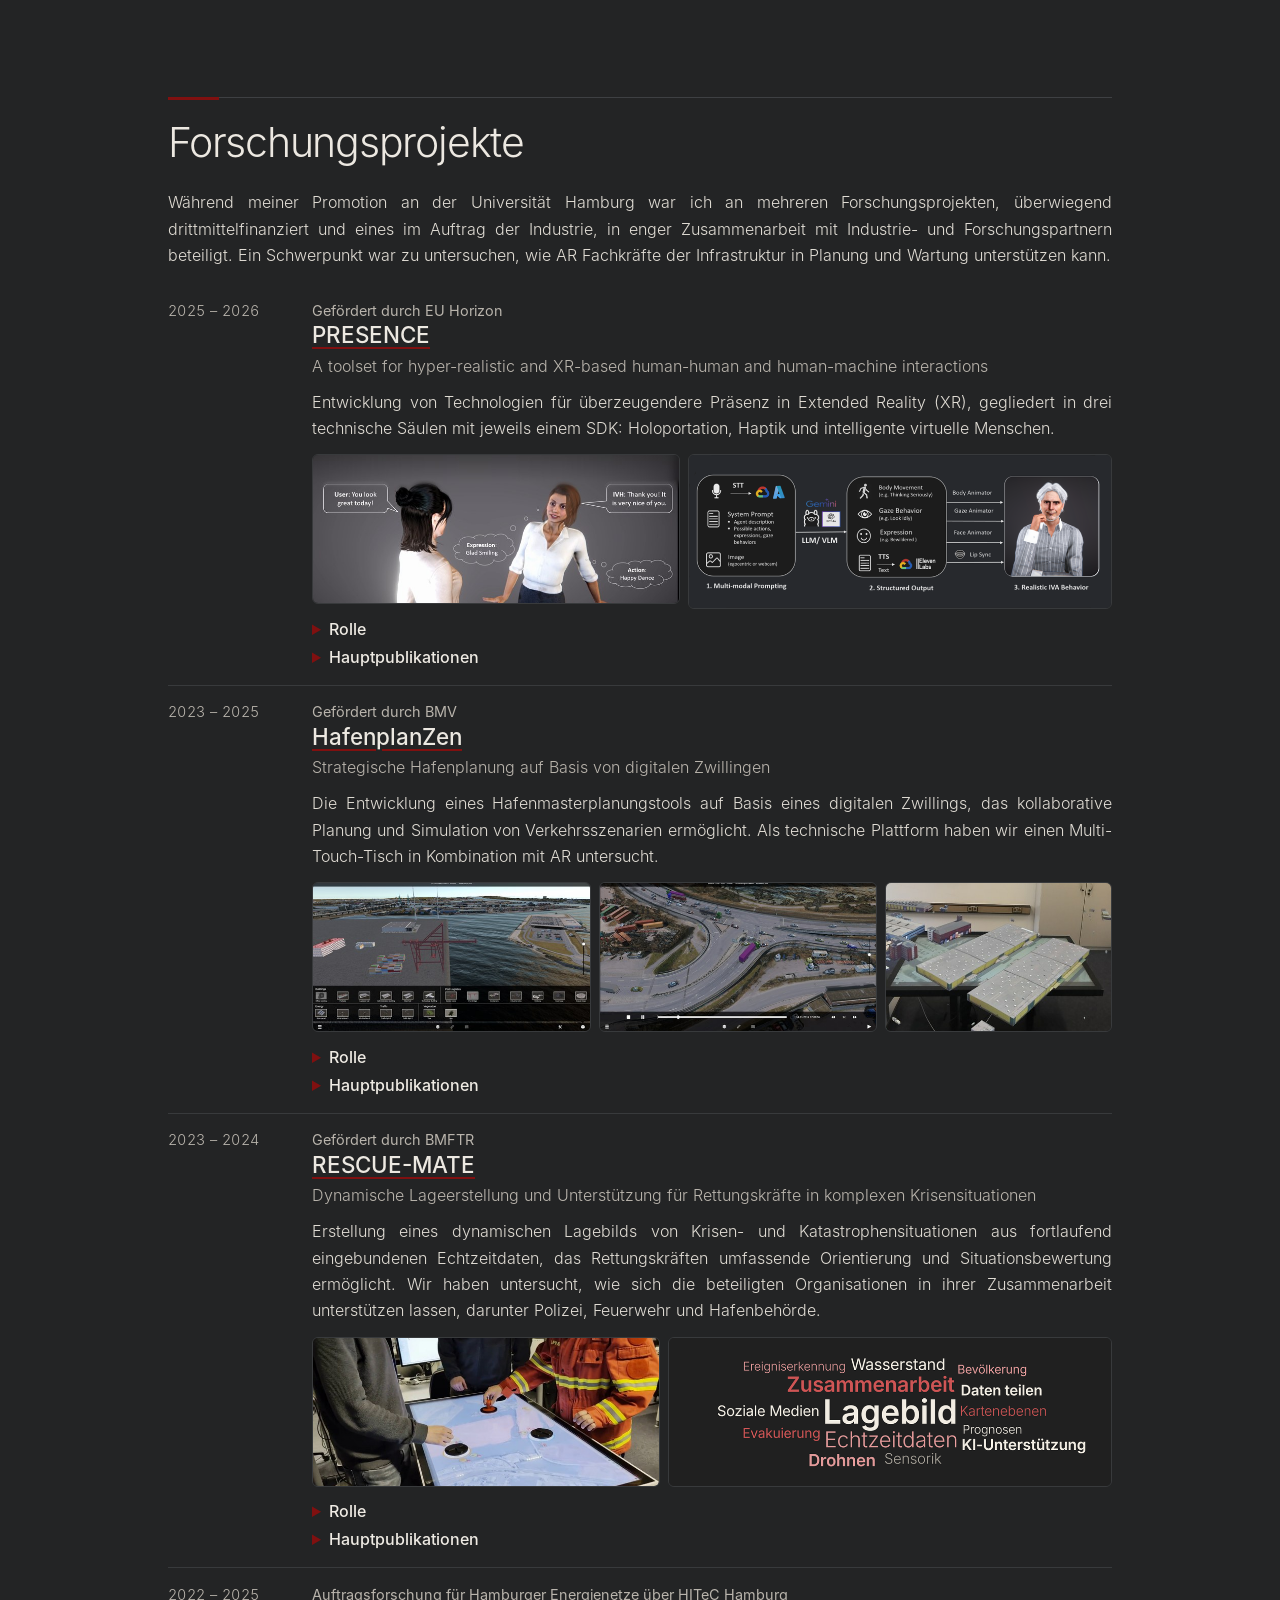
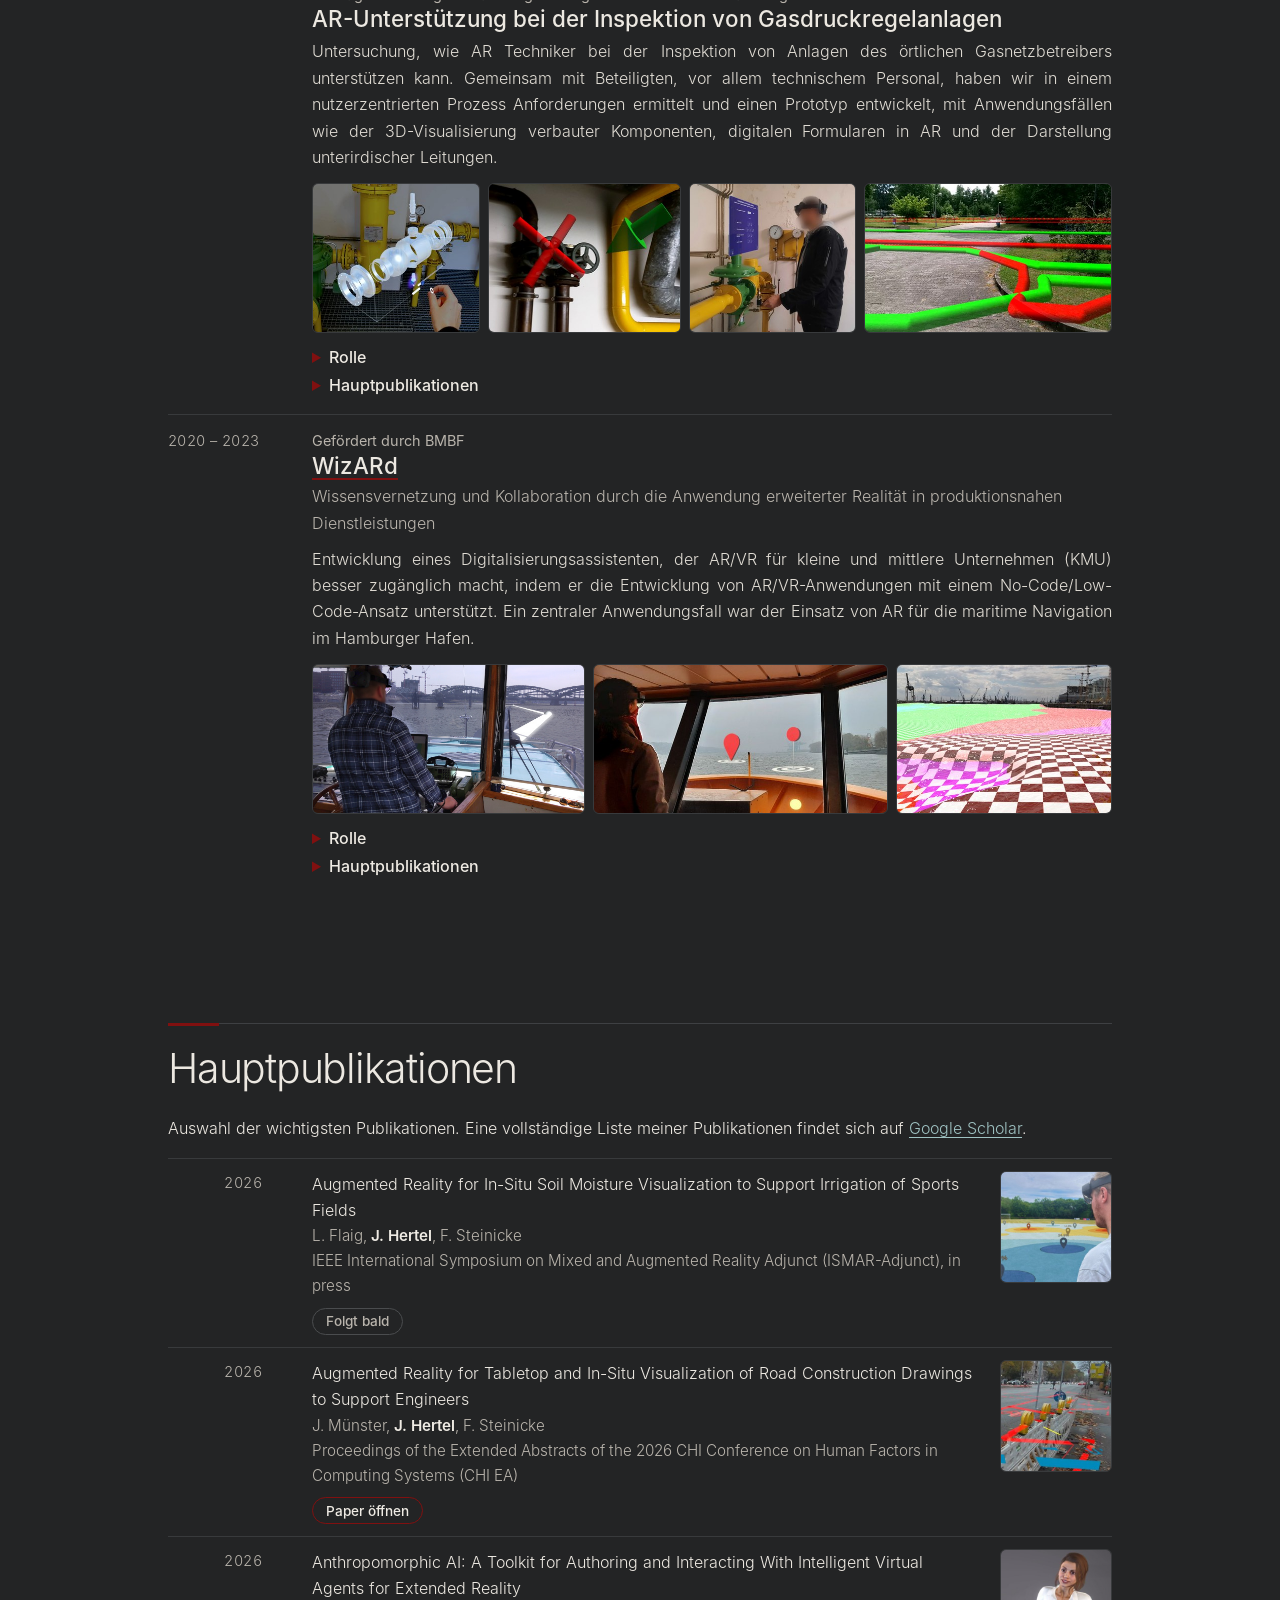
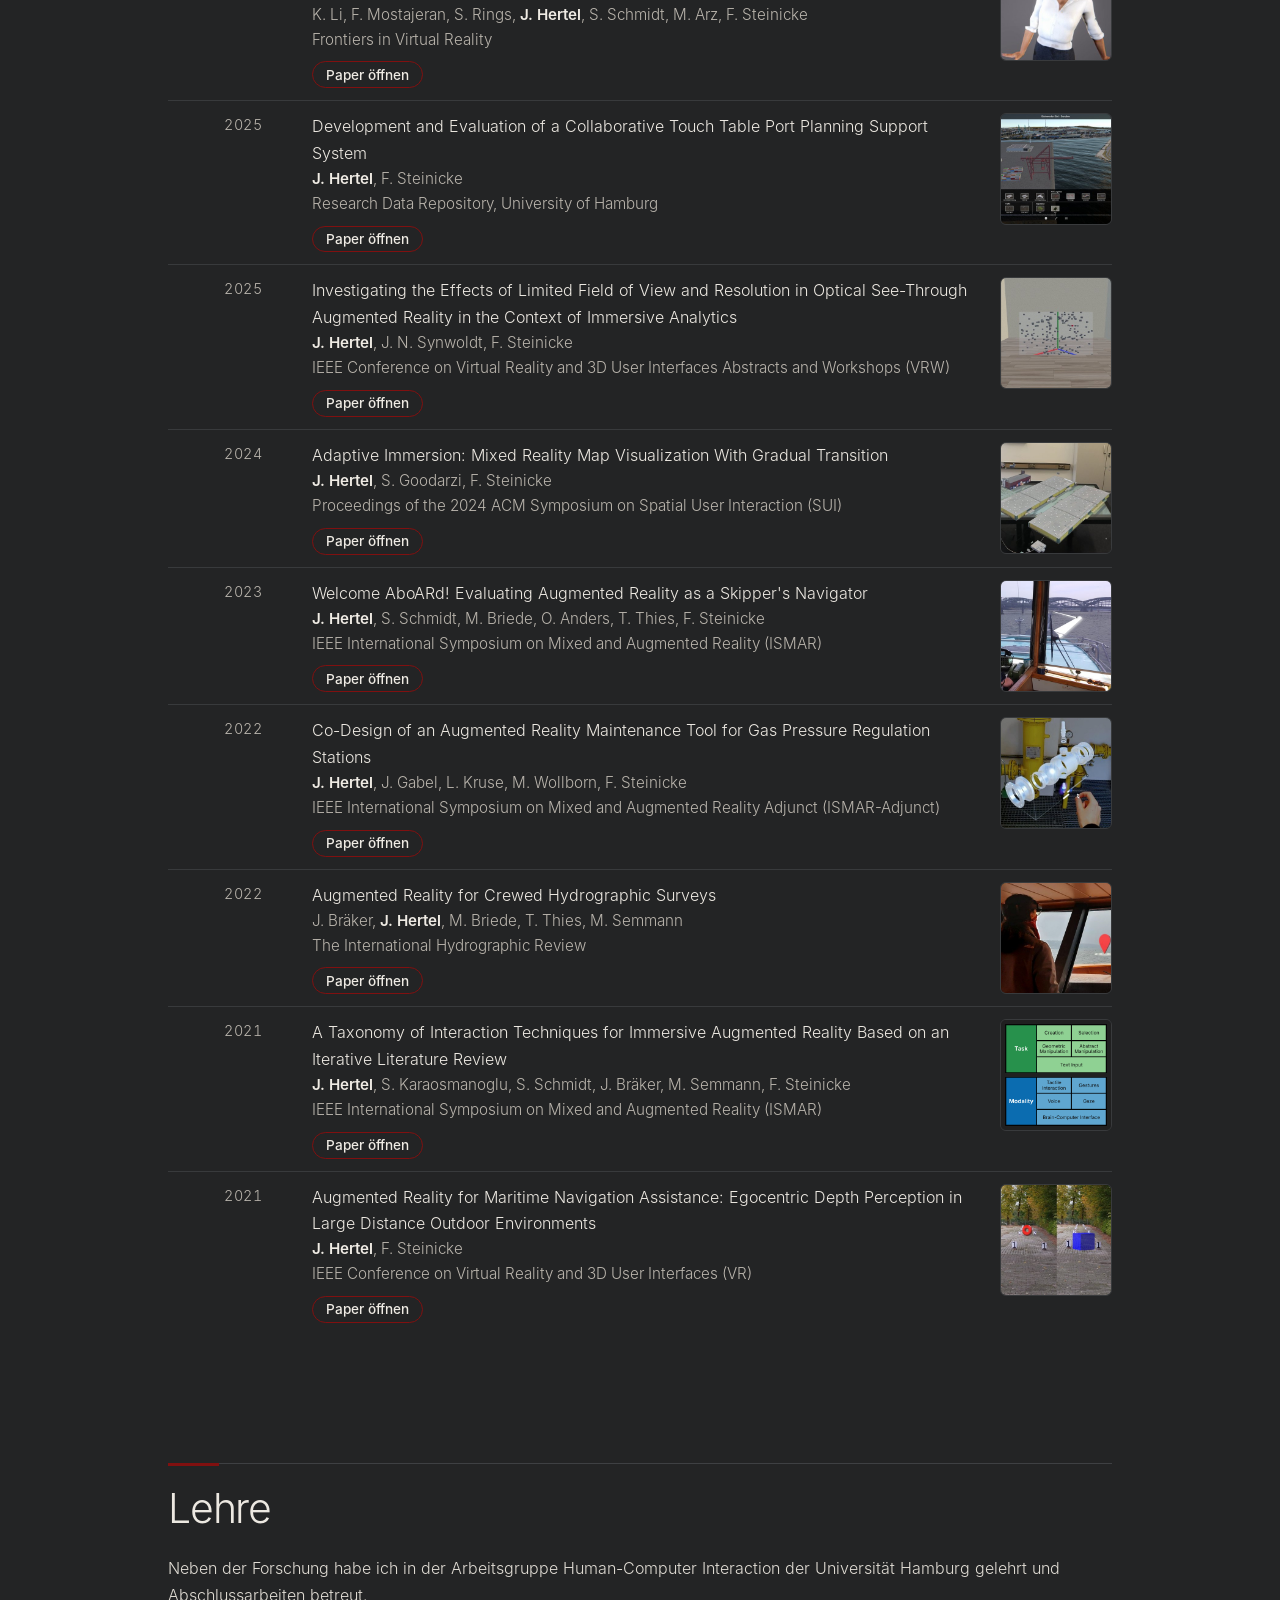
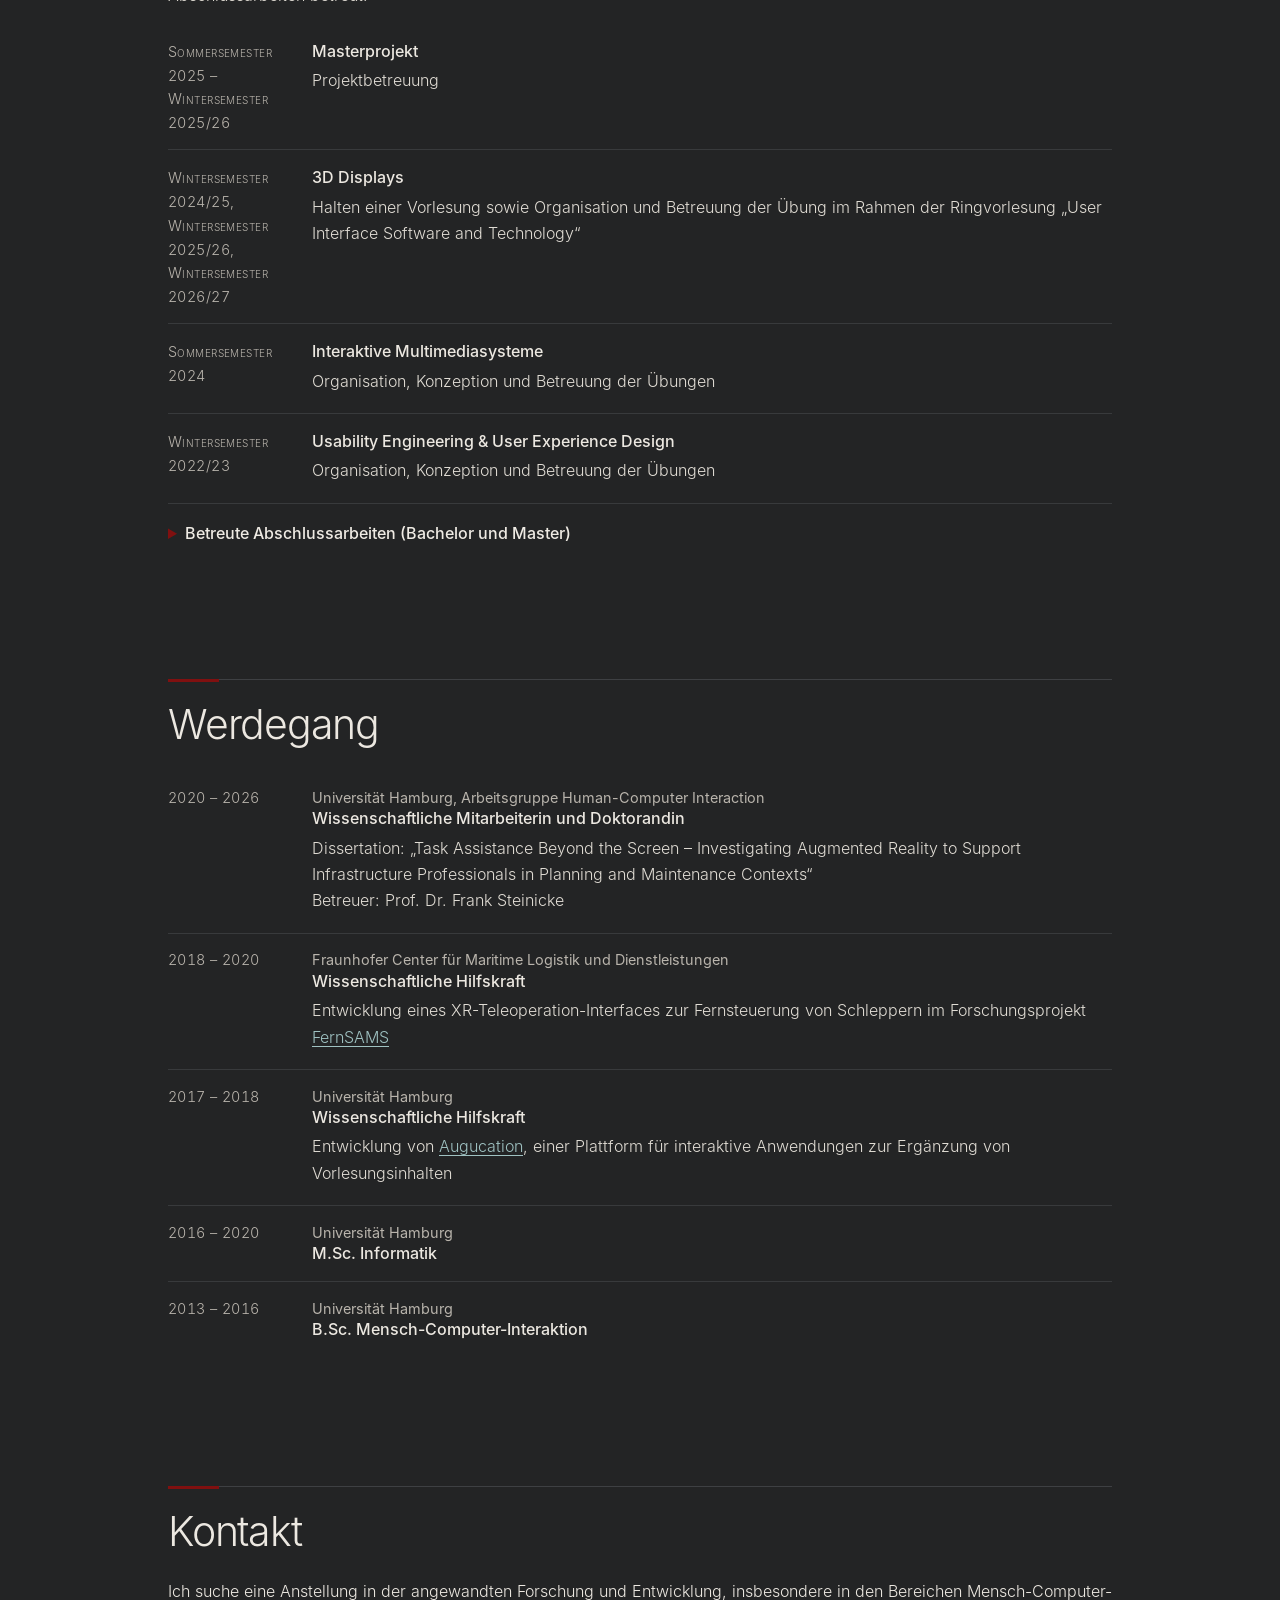
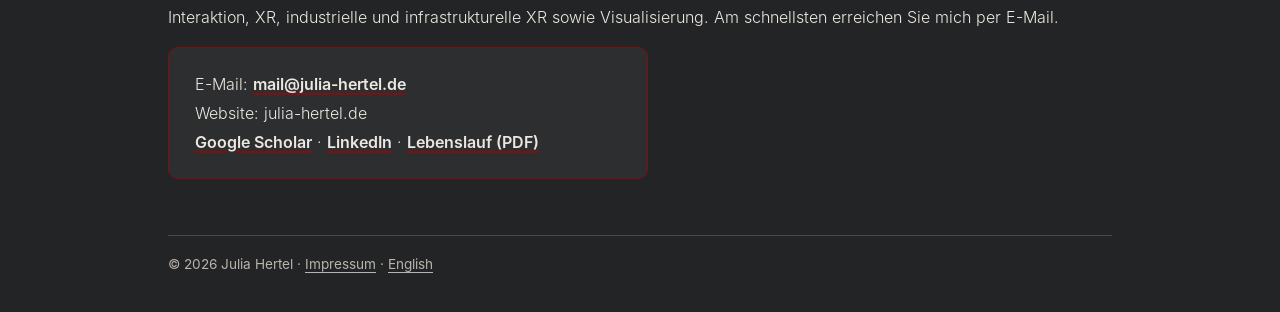
==== commit e6bfbccf: "Update content Co-Authored-By: Claude Sonnet 5.5 <noreply@anthropic.com> Claude-Session: https://cla" ====
--- a/de/index.html
+++ b/de/index.html
@@ -23,6 +23,7 @@
 <div class="cta"><a class="btn ghost" href="../Julia-Hertel-Lebenslauf.pdf" target="_blank" rel="noopener">Lebenslauf (PDF)</a></div>
 <img class="photo hero-photo" src="../assets/img/julia-hertel-ar-on-ship.jpg" alt="Julia Hertel testet eine AR-Brille auf der Brücke eines Schiffs" width="1500" height="1000"></div>
 <section id="about"><h2>Über mich</h2><p class="intro">Ich bin wissenschaftliche Mitarbeiterin in der Arbeitsgruppe Human-Computer Interaction der Universität Hamburg. Ich habe meine Dissertation eingereicht, die Disputation ist für November 2026 geplant. Mich interessiert, wie uns Technologie bei der Interaktion mit der realen Welt unterstützen kann. Mein besonderes Interesse gilt AR und immersiven Technologien im Allgemeinen.</p><p class="intro">Ich entwerfe Konzepte gemeinsam mit den Menschen, die sie nutzen, entwickle Anwendungen für den Einsatz in der realen Welt und untersuche ihre Wirksamkeit und wahrgenommene Nützlichkeit in Labor- und Feldstudien.</p></section>
+<section id="news"><h2>Aktuelles</h2><div class="ev"><div class="when">Nov. 2026</div><div><h3><span lang="en">„What if...?“</span> auf GitHub veröffentlicht</h3><p>Ein experimenteller Augmented-Reality-Prototyp für die Magic Leap 2: Man spricht einen Wunsch aus, und die Brille platziert 3D-Objekte, Gelände und Klänge im realen Raum.</p><p><a class="pbtn" href="https://github.com/uhhhci/WhatIf" target="_blank" rel="noopener">Auf GitHub ansehen</a></p><div class="shots"><figure><img src="../assets/img/web/whatif-dog.jpg" alt="Ein heruntergeladenes Hundemodell sitzt mit weichem Schatten auf dem realen Boden" width="540" height="600" loading="lazy"><figcaption>„Was wäre, wenn ein Hund vor mir säße?“</figcaption></figure><figure><img src="../assets/img/web/whatif-trees.jpg" alt="Bäume im Flur, die Schatten auf den Boden werfen" width="540" height="600" loading="lazy"><figcaption>„Ich möchte auch einen Baum sehen.“</figcaption></figure><figure><img src="../assets/img/web/whatif-jungle.jpg" alt="Der Flur als Dschungel mit Farnen, Lianen und einem Papagei" width="540" height="600" loading="lazy"><figcaption>„Was wäre, wenn dieser Ort ein Dschungel wäre?“</figcaption></figure><figure><img src="../assets/img/web/whatif-beach.jpg" alt="Der Flur als Strand mit Wasser und Palmen" width="540" height="600" loading="lazy"><figcaption>„Was wäre, wenn ich am Strand wäre?“</figcaption></figure></div></div></div></section>
 <section id="projects"><h2>Forschungsprojekte</h2><p class="intro">Während meiner Promotion an der Universität Hamburg war ich an mehreren Forschungsprojekten, überwiegend drittmittelfinanziert und eines im Auftrag der Industrie, in enger Zusammenarbeit mit Industrie- und Forschungspartnern beteiligt. Ein Schwerpunkt war zu untersuchen, wie AR Fachkräfte der Infrastruktur in Planung und Wartung unterstützen kann.</p>
 <article class="ev proj"><div class="when">2025 – 2026</div><div><div class="org">Gefördert durch EU Horizon</div><h3><a href="https://presence-xr.eu/" target="_blank" rel="noopener">PRESENCE</a></h3><p class="subt"><span lang="en">A toolset for hyper-realistic and XR-based human-human and human-machine interactions</span></p><p>Entwicklung von Technologien für überzeugendere Präsenz in Extended Reality (XR), gegliedert in drei technische Säulen mit jeweils einem SDK: Holoportation, Haptik und intelligente virtuelle Menschen.</p><div class="pimgs"><figure style="flex:2.403 1 0%"><img src="../assets/img/web/proj-presence-1.jpg" alt="Ein intelligenter virtueller Mensch reagiert mit Mimik und Aktion auf eine Nutzerin." loading="lazy" width="721" height="300"></figure><figure style="flex:2.770 1 0%"><a href="../assets/img/web/proj-presence-architecture-full.png" target="_blank" rel="noopener"><img src="../assets/img/web/proj-presence-2.png" alt="Systemarchitektur: multimodales Prompting, strukturierte Ausgabe und das resultierende Verhalten eines intelligenten virtuellen Menschen." loading="lazy" width="831" height="300"></a></figure></div>
 <details class="role"><summary>Rolle</summary><ul><li>Co-Leitung des technischen Komitees</li><li>Co-Leitung der technischen Säule zu intelligenten virtuellen Menschen, mit Entwicklung eines Open-Source-Unity-SDK</li><li>Durchführung der nutzerzentrierten Evaluation aller technischen Säulen</li></ul></details>
--- a/assets/style.css
+++ b/assets/style.css
@@ -311,3 +311,11 @@
 .box{background:#2d2e30;color:#ece8e1;border:1px solid #801010;border-radius:10px;padding:1.3rem 1.6rem}
 .box a{color:#ece8e1;font-weight:600;text-decoration-color:#801010;text-decoration-thickness:2px;text-underline-offset:3px}
 .box a:hover{color:#fff}
+
+/* news gallery: same width as project image rows (text column) */
+.shots{margin:1.2rem 0 .2rem;display:grid;grid-template-columns:repeat(4,1fr);gap:.8rem 8px}
+.shots figure{margin:0;min-width:0}
+.shots img{display:block;width:100%;height:auto;aspect-ratio:9/10;object-fit:cover;border-radius:6px;border:1px solid #383a3c;background:#121315}
+.shots figcaption{font:400 .85rem/1.4 var(--sans);color:#cfcbc3;margin-top:.5rem}
+.shots .note{grid-column:1/-1;margin:.2rem 0 0;font:400 .85rem/1.4 var(--sans);color:var(--muted)}
+@media (max-width:760px){.shots{grid-template-columns:repeat(2,1fr);gap:.8rem 5px}}
